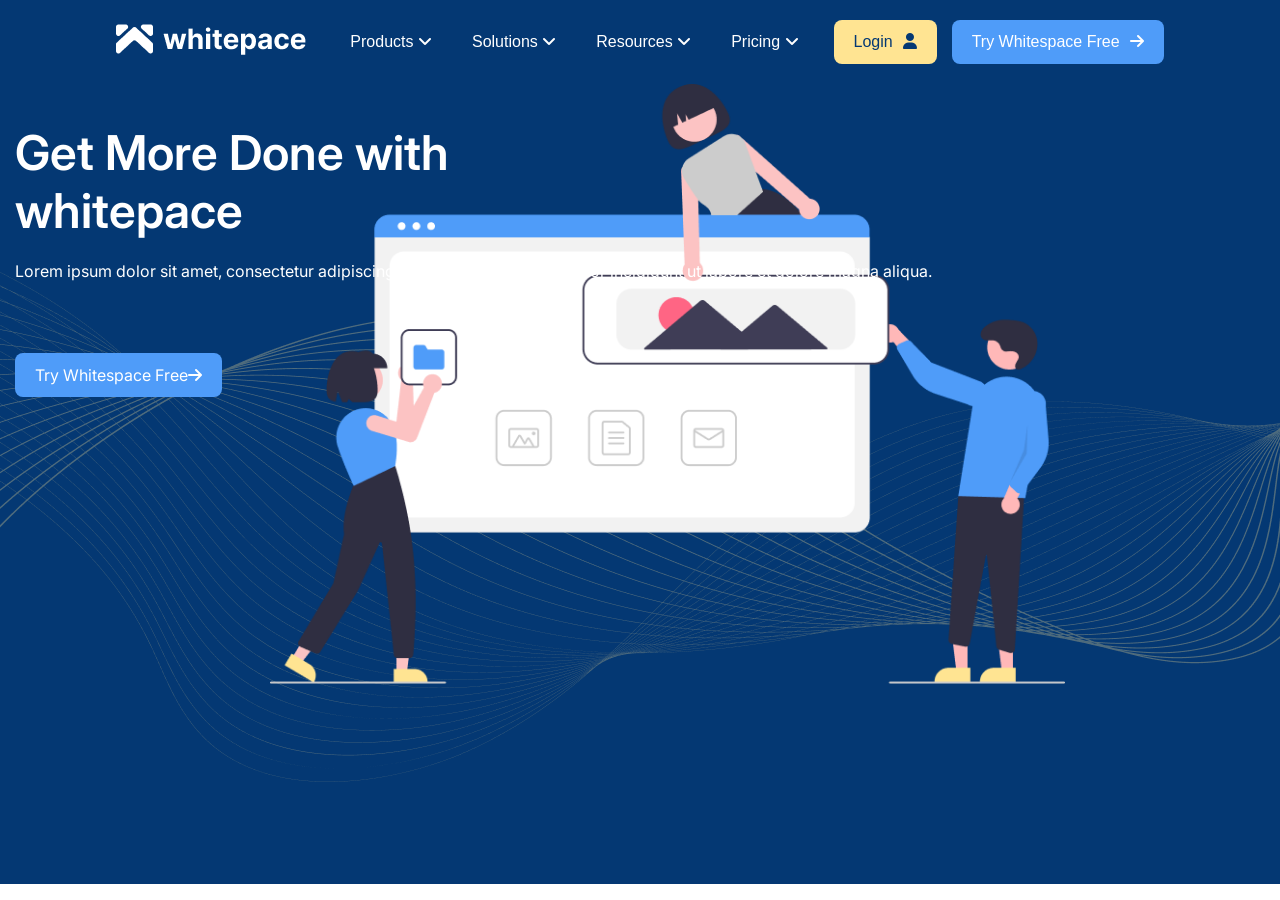
==== index.html @ 69f27743 "Not real changes" ====
<!DOCTYPE html>
<html lang="en">
  <head>
    <meta charset="UTF-8" />
    <meta name="viewport" content="width=device-width, initial-scale=1.0" />
    <title>Whitespace</title>
    <link rel="stylesheet" href="styles.css" />
    <link rel="preconnect" href="https://fonts.googleapis.com" />
    <link rel="preconnect" href="https://fonts.gstatic.com" crossorigin />
    <link
      href="https://fonts.googleapis.com/css2?family=Inter:ital,opsz,wght@0,14..32,100..900;1,14..32,100..900&family=Poppins:ital,wght@0,100;0,300;0,400;0,600;0,700;1,100&display=swap"
      rel="stylesheet"
    />
    <link
      rel="stylesheet"
      href="https://cdnjs.cloudflare.com/ajax/libs/font-awesome/6.6.0/css/all.min.css"
      integrity="sha512-Kc323vGBEqzTmouAECnVceyQqyqdsSiqLQISBL29aUW4U/M7pSPA/gEUZQqv1cwx4OnYxTxve5UMg5GT6L4JJg=="
      crossorigin="anonymous"
      referrerpolicy="no-referrer"
    />
    <link rel="preconnect" href="https://fonts.googleapis.com" />
    <link rel="preconnect" href="https://fonts.gstatic.com" crossorigin />
    <link
      href="https://fonts.googleapis.com/css2?family=DM+Sans:ital,opsz,wght@0,9..40,100..1000;1,9..40,100..1000&family=Inter:ital,opsz,wght@0,14..32,100..900;1,14..32,100..900&family=Poppins:ital,wght@0,100;0,300;0,400;0,600;0,700;1,100&display=swap"
      rel="stylesheet"
    />
    <link
      rel="shortcut icon"
      href="images/Logo Icon@3x.ico"
      type="image/x-icon"
    />
  </head>
  <body>
    <nav class="navbar">
      <div class="container">
        <div class="logo">
          <a href="index.html">
            <img src="images/Logo.png" alt="Logo" />
          </a>
        </div>
        <div class="main-menu">
          <ul>
            <li>
              <a href="#">Products <i class="fas fa-angle-down"></i></a>
            </li>
            <li>
              <a href="#">Solutions <i class="fas fa-angle-down"></i></a>
            </li>
            <li>
              <a href="#">Resources <i class="fas fa-angle-down"></i></a>
            </li>
            <li>
              <a href="#">Pricing <i class="fas fa-angle-down"></i></a>
            </li>
            <li>
              <a class="btnLogin" href="#">Login<i class="fas fa-user"></i></a>
            </li>
            <li>
              <a class="btnTry" href="#"
                >Try Whitespace Free<i class="fas far fa-arrow-right"></i
              ></a>
            </li>
          </ul>
        </div>
      </div>
    </nav>

    <!-- Hero -->
    <section class="hero">
      <div class="container">
        <div class="hero-content">
          <h1 class="hero-heading text-xxl">Get More Done with whitepace</h1>
          <p class="hero-text">
            Lorem ipsum dolor sit amet, consectetur adipiscing elit, sed do
            eiusmod tempor incididunt ut labore et dolore magna aliqua.
          </p>
          <div class="hero-button">
            <a class="btnTry" href="#"
              >Try Whitespace Free<i class="fas far fa-arrow-right"></i
            ></a>
          </div>
        </div>
      </div>
    </section>
  </body>
  <script src="main.js"></script>
</html>
---- styles.css ----
* {
  box-sizing: border-box;
  margin: 0;
  padding: 0;
}

body {
  font-family: "Inter", serif;
  font-size: 16px;
  line-height: 1.5;
  background: #fff;
  text-decoration: none;
}

ul {
  list-style: none;
}

/* Navbar */
.navbar {
  background-color: #043873;
  padding: 20px;
}

.navbar .container {
  display: flex;
  justify-content: space-around;
  align-items: center;
}

.navbar .main-menu ul {
  display: flex;
}

.navbar ul li a {
  font-family: "DMSans", sans-serif;
  color: #fff;
  padding: 10px 20px;
  display: block;
  transition: 0.5s;
  text-decoration: none;
}

.navbar ul li:nth-child(5) a i,
.navbar ul li:last-child a i {
  margin-left: 10px;
}

.navbar ul li:first-child a:hover,
.navbar ul li:nth-child(2) a:hover,
.navbar ul li:nth-child(3) a:hover,
.navbar ul li:nth-child(4) a:hover {
  color: black;
}

/* Buttons */
.btnLogin {
  display: inline-block;
  padding: 10px 20px;
  background: #ffe492;
  border-radius: 8px;
  cursor: pointer;
  transition: 0.5s;
  text-align: center;
  margin-right: 15px;
  margin-left: 15px;
  color: #043873 !important;
}

.btnLogin:hover {
  color: #fff !important;
  background: #4f9cf9;
}

.btnTry {
  display: inline-block;
  padding: 10px 20px;
  background: #4f9cf9;
  border-radius: 8px;
  cursor: pointer;
  transition: 0.5s;
  text-align: center;
}

.hero .btnTry {
  margin-top: 70px;
}

.btnTry:hover {
  color: #043873;
  background: #ffe492;
}

/* Hero */

.hero {
  background: #043873;
  background-image: url("images/mainElement.png");
  background-repeat: no-repeat;
  background-position: center;
  height: 800px;
  z-index: -1;
  font-family: "Inter", serif;
}

.hero .container {
  background: url("images/Image-container.png") no-repeat;
  background-size: contain;
  background-position: bottom right;
  display: flex;
  justify-content: space-between;
  margin-right: 215px;
  height: 600px;
  z-index: 0;
  color: #fff;
}

.hero .hero-content .hero-heading {
  width: 60%;
  font-weight: 600;
}

.hero .hero-button a {
  text-decoration: none;
  color: #fff;
}
/* Utilities Classes*/
.container {
  max-width: 1100px;
  margin: 0 auto;
  padding: 0 15px;
}

/* Text Utilities */

.text-xxl {
  font-size: 3rem;
  line-height: 1.2;
  font-weight: 600;
  margin: 40px 0 20px;
}

.text-xl {
  font-size: 2.2rem;
  line-height: 1.4;
  font-weight: 600;
  margin: 40px 0 20px;
}

.text-lg {
  font-size: 1.8rem;
  line-height: 1.4;
  font-weight: normal;
  margin: 30px 0 20px;
}

.text-md {
  font-size: 1.2rem;
  line-height: 1.4;
  font-weight: normla;
  margin: 20px 0 10px;
}

.text-sm {
  font-size: 0.9;
  line-height: 1.4;
  font-weight: normal;
  margin: 10px 0 5px;
}

.text-center {
  text-align: center;
}
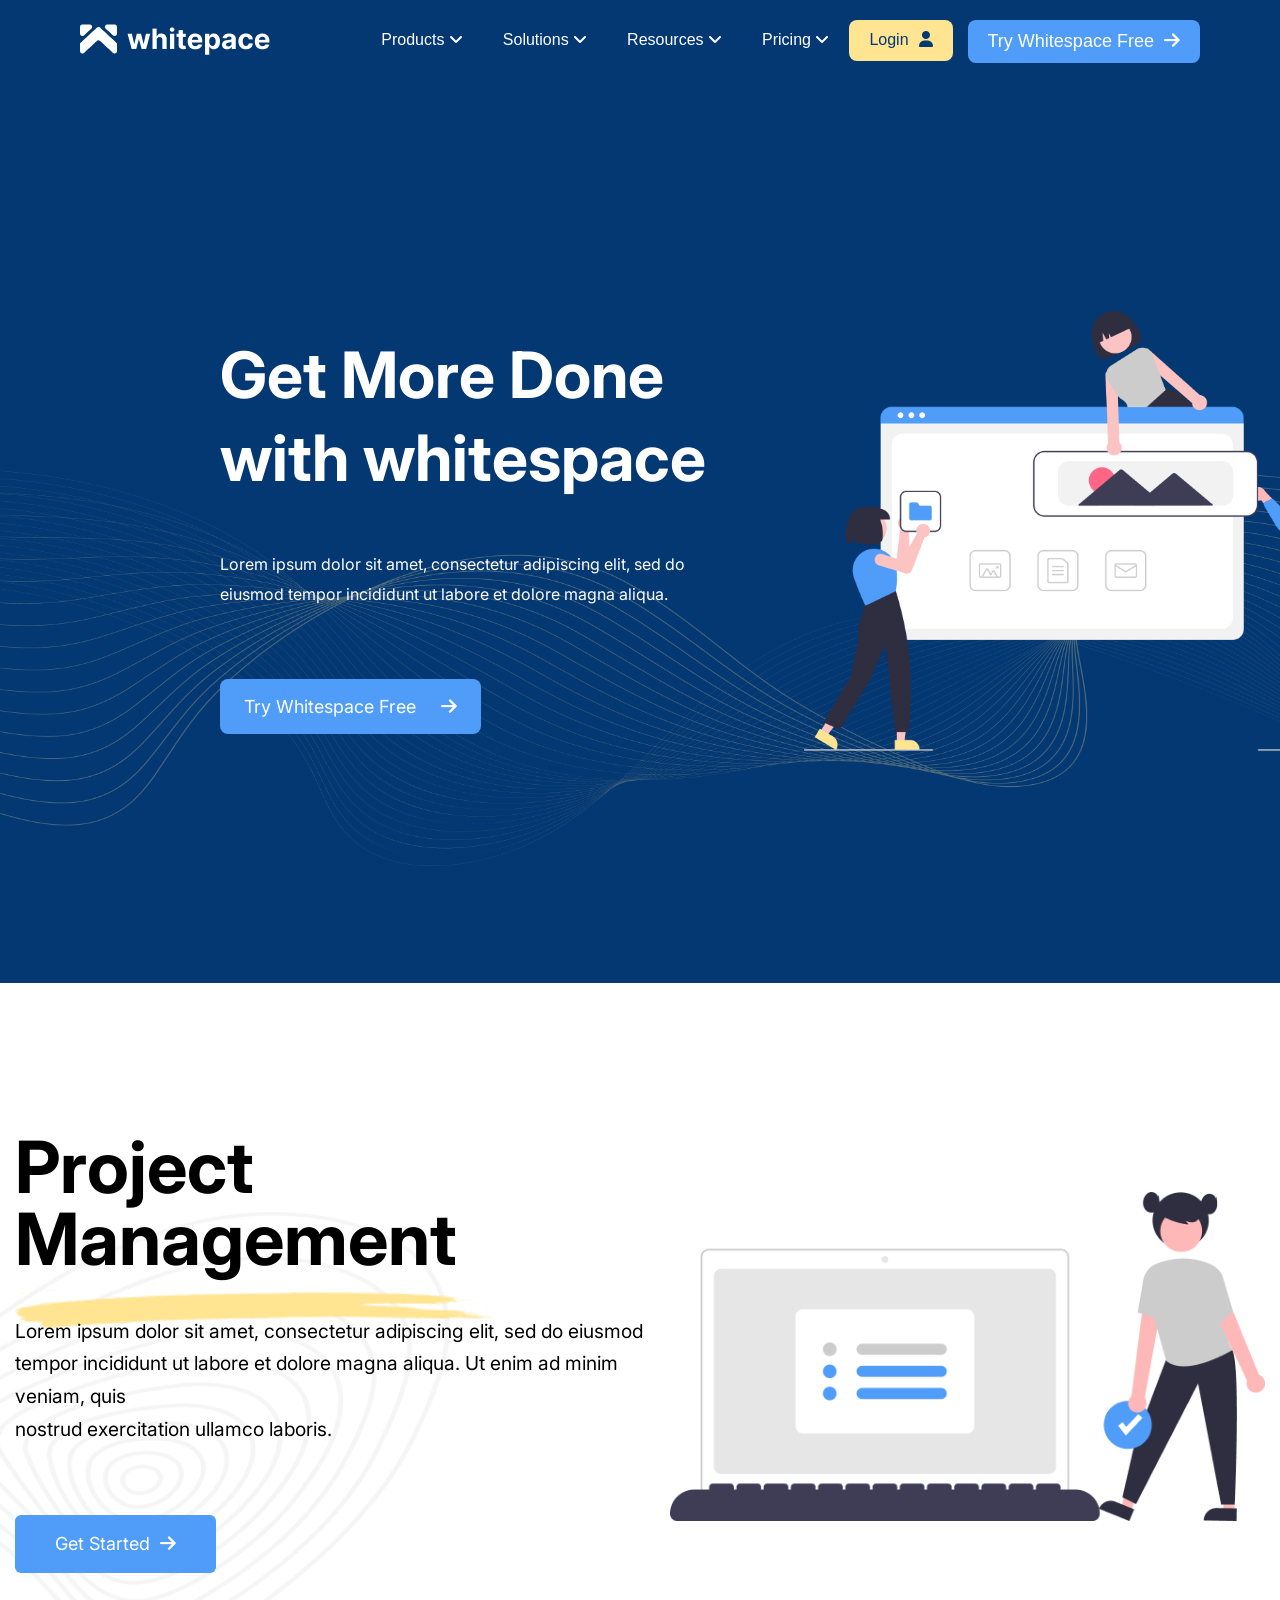
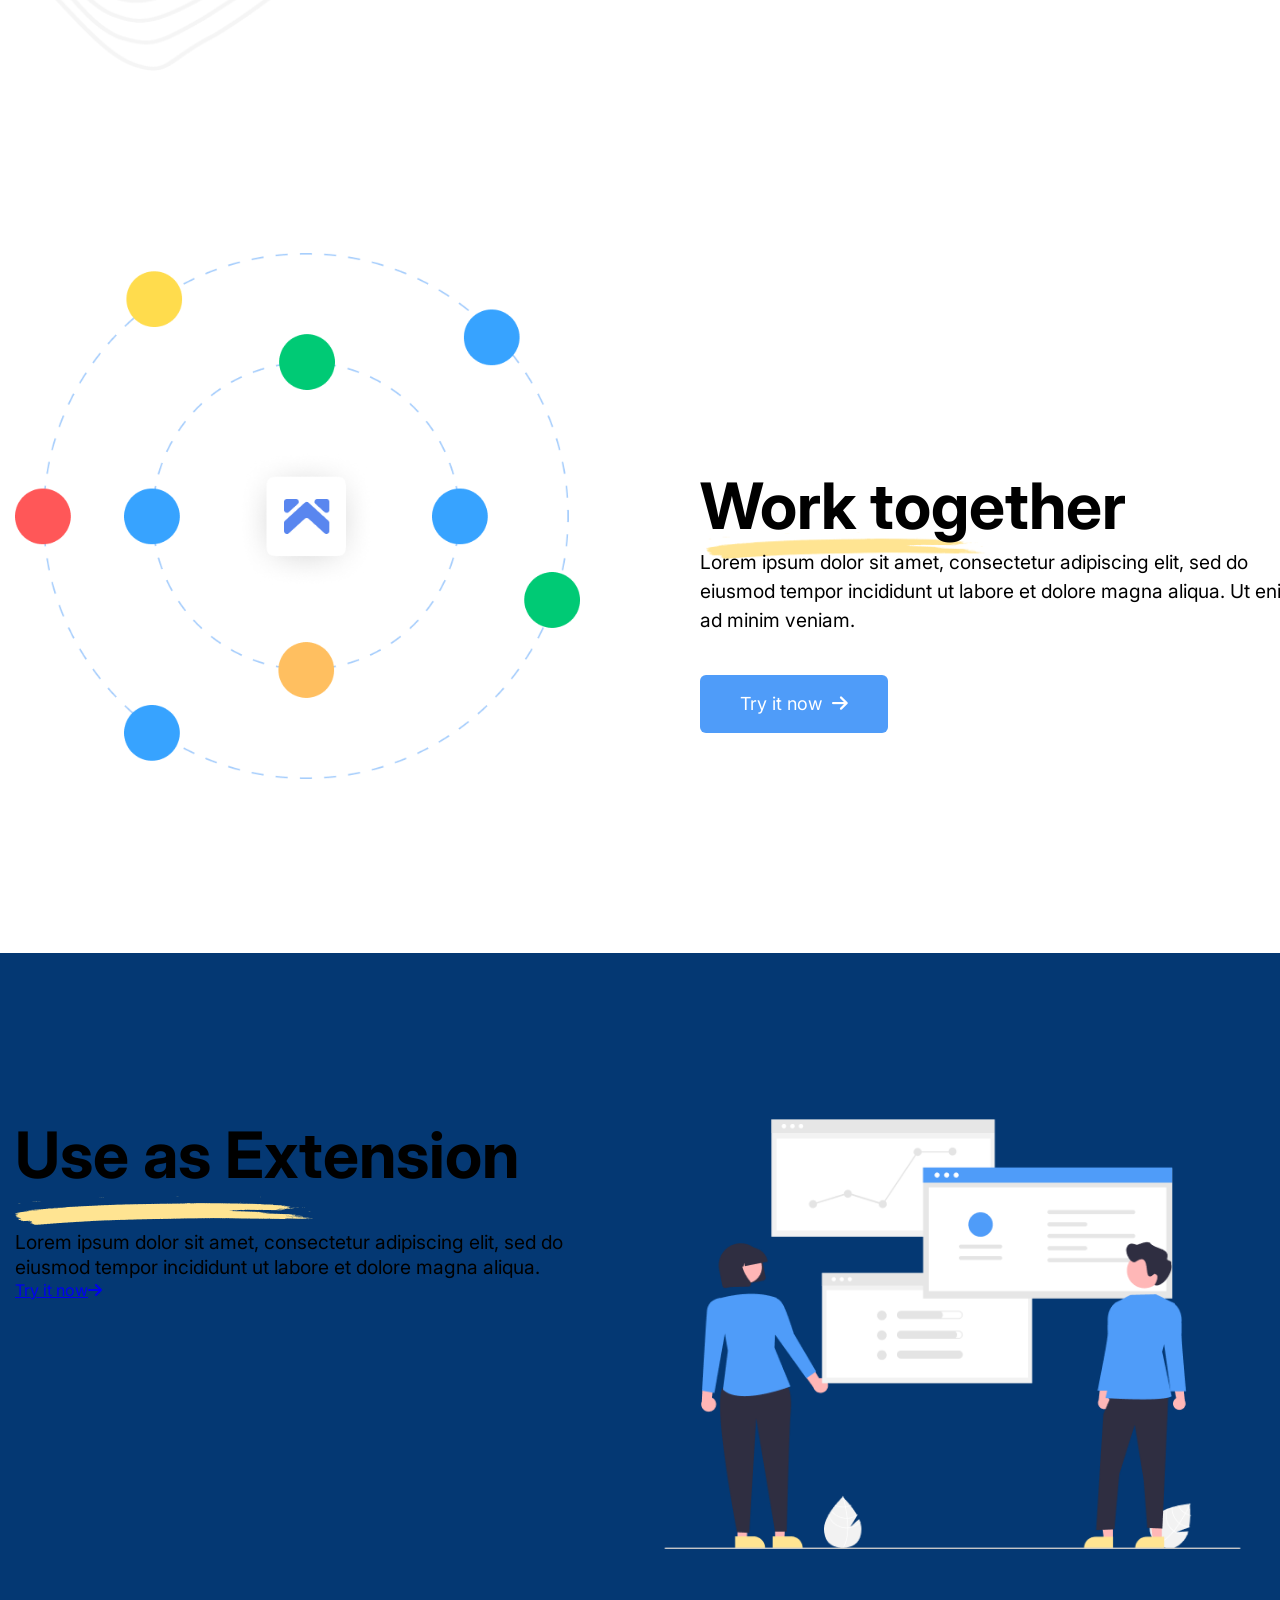
==== commit 24530d7c: "Done with features section" ====
--- a/index.html
+++ b/index.html
@@ -66,18 +66,92 @@
     </nav>
 
     <!-- Hero -->
-    <section class="hero">
+    <section class="hero dflex align-items-center">
+      <img src="images/mainElement.png" alt="" class="hero-bgImg" />
+      <div class="container1">
+        <div class="hero-content dflex">
+          <div class="hero-text flex-1">
+            <h1 class="hero-heading text-xxl">Get More Done with whitespace</h1>
+            <p class="hero-text">
+              Lorem ipsum dolor sit amet, consectetur adipiscing elit, sed do
+              eiusmod tempor incididunt ut labore et dolore magna aliqua.
+            </p>
+            <div class="hero-button">
+              <a class="btnTry" href="#">
+                Try Whitespace Free <i class="fas far fa-arrow-right"></i>
+              </a>
+            </div>
+          </div>
+          <div class="hero-image flex-1">
+            <img src="images/Image-container.png" alt="Hero Image" />
+          </div>
+        </div>
+      </div>
+    </section>
+
+    <!-- Feautres -->
+    <section class="main-features dflex align-items-center">
+      <img src="images/BACKGROUND.png" alt="" class="bgImg" />
       <div class="container">
-        <div class="hero-content">
-          <h1 class="hero-heading text-xxl">Get More Done with whitepace</h1>
-          <p class="hero-text">
-            Lorem ipsum dolor sit amet, consectetur adipiscing elit, sed do
-            eiusmod tempor incididunt ut labore et dolore magna aliqua.
-          </p>
-          <div class="hero-button">
-            <a class="btnTry" href="#"
-              >Try Whitespace Free<i class="fas far fa-arrow-right"></i
+        <div class="feature1 dflex">
+          <div class="text flex-1">
+            <h2 class="main-features-heading1 text-xxl">Project Management</h2>
+            <img src="images/Element.png" alt="" class="styleImg" />
+            <p class="main-features-text text-md">
+              Lorem ipsum dolor sit amet, consectetur adipiscing elit, sed do
+              eiusmod tempor incididunt ut labore et dolore magna aliqua. Ut
+              enim ad minim veniam, quis <br />nostrud exercitation ullamco
+              laboris.
+            </p>
+            <a href="#" class="btn"
+              >Get Started<i class="fas far fa-arrow-right"></i
             ></a>
+          </div>
+          <div class="image1 flex-1">
+            <img src="images/undraw_task_list_6x9d (1).png" alt="" />
+          </div>
+        </div>
+        <div class="feature2 dflex">
+          <div class="img flex-1">
+            <img src="images/Work Together Image.png" alt="" />
+          </div>
+          <div class="text flex-1">
+            <h2 class="main-features-heading text-xxl flex">Work together</h2>
+            <img
+              src="images/Element.png"
+              alt=""
+              class="styleImg-WorkTogether"
+            />
+            <p class="main-features-text text-md">
+              Lorem ipsum dolor sit amet, consectetur adipiscing elit, sed do
+              eiusmod tempor incididunt ut labore et dolore magna aliqua. Ut
+              enim ad minim veniam.
+            </p>
+            <a href="#" class="btn"
+              >Try it now<i class="fas far fa-arrow-right"></i
+            ></a>
+          </div>
+        </div>
+      </div>
+    </section>
+
+    <!-- Extension -->
+    <section class="extensions dflex align-items-center">
+      <div class="container">
+        <div class="extension dflex">
+          <div class="extension-text flex-1">
+            <h2 class="extensions-heading text-xxl">Use as Extension</h2>
+            <img src="images/Element.png" alt="" class="extensions-textbg" />
+            <p class="extension-subheading text-md">
+              Lorem ipsum dolor sit amet, consectetur adipiscing elit, sed do
+              eiusmod tempor incididunt ut labore et dolore magna aliqua.
+            </p>
+            <a href="#" class="btn"
+              >Try it now<i class="fas far fa-arrow-right"></i
+            ></a>
+          </div>
+          <div class="extension-image flex-1">
+            <img src="images/Illustration.png" alt="" />
           </div>
         </div>
       </div>
--- a/styles.css
+++ b/styles.css
@@ -7,19 +7,36 @@
 body {
   font-family: "Inter", serif;
   font-size: 16px;
-  line-height: 1.5;
+  line-height: 1.3;
   background: #fff;
-  text-decoration: none;
+}
+
+img {
+  max-width: 100%;
 }
 
 ul {
   list-style: none;
+}
+
+/* flex */
+.align-items-center {
+  align-items: center;
+}
+
+.dflex {
+  display: flex;
+}
+
+.flex-1 {
+  flex: 1;
 }
 
 /* Navbar */
 .navbar {
   background-color: #043873;
   padding: 20px;
+  justify-content: space-around;
 }
 
 .navbar .container {
@@ -53,18 +70,184 @@
   color: black;
 }
 
+/* Hero */
+.hero {
+  margin-bottom: 50px;
+  background-color: #043873;
+  padding: 140px 220px;
+  height: 900px;
+  position: relative;
+  z-index: -2;
+}
+
+.hero .hero-content {
+  display: flex;
+}
+
+.hero .hero-image {
+  width: 824px;
+}
+
+.hero .hero-bgImg {
+  position: absolute; /* Positioning the image absolutely within the container */
+  width: 2555.79px; /* Adjust size to fit above or beside the heading */
+  z-index: -1; /* Ensures it's not behind other elements */
+  left: 0%;
+  bottom: 13%;
+}
+
+.hero .ma .hero .container {
+  background-size: 1000 1000;
+  height: 760px;
+  padding-top: 15px;
+}
+
+.hero .hero-text {
+  color: #fff;
+  align-self: center;
+}
+
+.hero .hero-text p {
+  margin-top: 50px;
+  line-height: 30px;
+  width: 90%;
+}
+
+.hero .hero-content a {
+  margin-top: 70px;
+  text-decoration: none;
+  color: #fff;
+}
+
+.hero .hero-content a i {
+  margin-left: 20px;
+}
+
+.hero .hero-content a:hover {
+  background: #fff;
+  color: #043873;
+}
+
+/* Features */
+.main-features {
+  height: 1500px;
+  padding-top: 20px;
+  margin-top: 70px;
+  position: relative;
+}
+
+.main-features .image1 {
+  position: relative;
+  width: 748px;
+  margin-bottom: 50px;
+}
+
+.main-features .styleImg {
+  width: 480px;
+  position: absolute;
+  top: 15.2%;
+  z-index: -1;
+}
+
+.main-features .styleImg-WorkTogether {
+  width: 280px;
+  position: absolute;
+  bottom: 26.3%;
+  right: 23%;
+  z-index: -1;
+}
+
+.main-features .bgImg {
+  position: absolute; /* Positioning the image absolutely within the container */
+  top: 10.6%; /* Adjusts the vertical position */
+  left: 0%; /* Moves it closer to the heading */
+  width: 450px; /* Adjust size to fit above or beside the heading */
+  z-index: -1; /* Ensures it's not behind other elements */
+}
+
+.main-features .container {
+  min-height: 100%;
+  width: 1480px;
+  display: flex;
+  justify-content: space-between;
+  flex-direction: column;
+}
+
+.main-features .feature1 {
+  height: 500px;
+  line-height: 1;
+  display: flex;
+  align-items: end;
+  gap: 60px;
+}
+
+.main-features .main-features-heading1 {
+  width: 100%;
+}
+
+.main-features .feature1 h2 {
+  width: 30% !important;
+  position: relative;
+  font-weight: 700;
+  font-size: 72px;
+}
+
+.main-features .feature2 .text {
+  align-self: center;
+  margin-left: 120px;
+}
+
+.main-features .feature1 p {
+  margin-top: 40px;
+  margin-bottom: 30px;
+  line-height: 1.7;
+  width: 110%;
+  word-wrap: break-word;
+  white-space: normal;
+}
+
+.main-features .feature2 {
+  height: 700px;
+  line-height: 1;
+  display: flex;
+}
+
+.main-features .main-features-heading {
+  width: 100%;
+  padding-bottom: 10px;
+}
+
+.main-features .feature2 p {
+  width: 110%;
+  line-height: 1.5;
+}
+
+.main-features a {
+  text-decoration: none;
+  color: #fff;
+}
+
+.main-features a i {
+  margin-left: 10px;
+}
+
+/* Extension */
+.extensions {
+  height: 760px;
+  background: #043873;
+}
+
 /* Buttons */
 .btnLogin {
   display: inline-block;
-  padding: 10px 20px;
+  padding: 16px 40px;
   background: #ffe492;
   border-radius: 8px;
   cursor: pointer;
   transition: 0.5s;
   text-align: center;
+  color: #043873 !important;
   margin-right: 15px;
-  margin-left: 15px;
-  color: #043873 !important;
 }
 
 .btnLogin:hover {
@@ -74,100 +257,55 @@
 
 .btnTry {
   display: inline-block;
-  padding: 10px 20px;
+  padding: 16px 24px;
   background: #4f9cf9;
   border-radius: 8px;
   cursor: pointer;
   transition: 0.5s;
   text-align: center;
-}
-
-.hero .btnTry {
-  margin-top: 70px;
+  font-size: 18px;
 }
 
 .btnTry:hover {
+  background: #ffe492;
   color: #043873;
-  background: #ffe492;
-}
-
-/* Hero */
-
-.hero {
-  background: #043873;
-  background-image: url("images/mainElement.png");
-  background-repeat: no-repeat;
-  background-position: center;
-  height: 800px;
-  z-index: -1;
-  font-family: "Inter", serif;
-}
-
-.hero .container {
-  background: url("images/Image-container.png") no-repeat;
-  background-size: contain;
-  background-position: bottom right;
-  display: flex;
-  justify-content: space-between;
-  margin-right: 215px;
-  height: 600px;
-  z-index: 0;
-  color: #fff;
-}
-
-.hero .hero-content .hero-heading {
-  width: 60%;
-  font-weight: 600;
-}
-
-.hero .hero-button a {
-  text-decoration: none;
-  color: #fff;
-}
-/* Utilities Classes*/
+}
+
+.main-features .btn {
+  display: inline-block;
+  padding: 20px 40px;
+  background: #4f9cf9;
+  border-radius: 6px;
+  cursor: pointer;
+  transition: 0.5s;
+  text-align: center;
+  font-size: 18px;
+  margin-top: 40px;
+}
+
+/* Utility Classes */
 .container {
-  max-width: 1100px;
   margin: 0 auto;
   padding: 0 15px;
 }
 
-/* Text Utilities */
-
+/* Text Utility */
 .text-xxl {
-  font-size: 3rem;
-  line-height: 1.2;
-  font-weight: 600;
-  margin: 40px 0 20px;
+  font-size: 4rem;
 }
 
 .text-xl {
   font-size: 2.2rem;
-  line-height: 1.4;
-  font-weight: 600;
-  margin: 40px 0 20px;
-}
-
-.text-lg {
+}
+
+.text-l {
   font-size: 1.8rem;
-  line-height: 1.4;
-  font-weight: normal;
-  margin: 30px 0 20px;
 }
 
 .text-md {
   font-size: 1.2rem;
-  line-height: 1.4;
-  font-weight: normla;
-  margin: 20px 0 10px;
 }
 
 .text-sm {
   font-size: 0.9;
-  line-height: 1.4;
-  font-weight: normal;
-  margin: 10px 0 5px;
-}
-
-.text-center {
-  text-align: center;
-}
+}
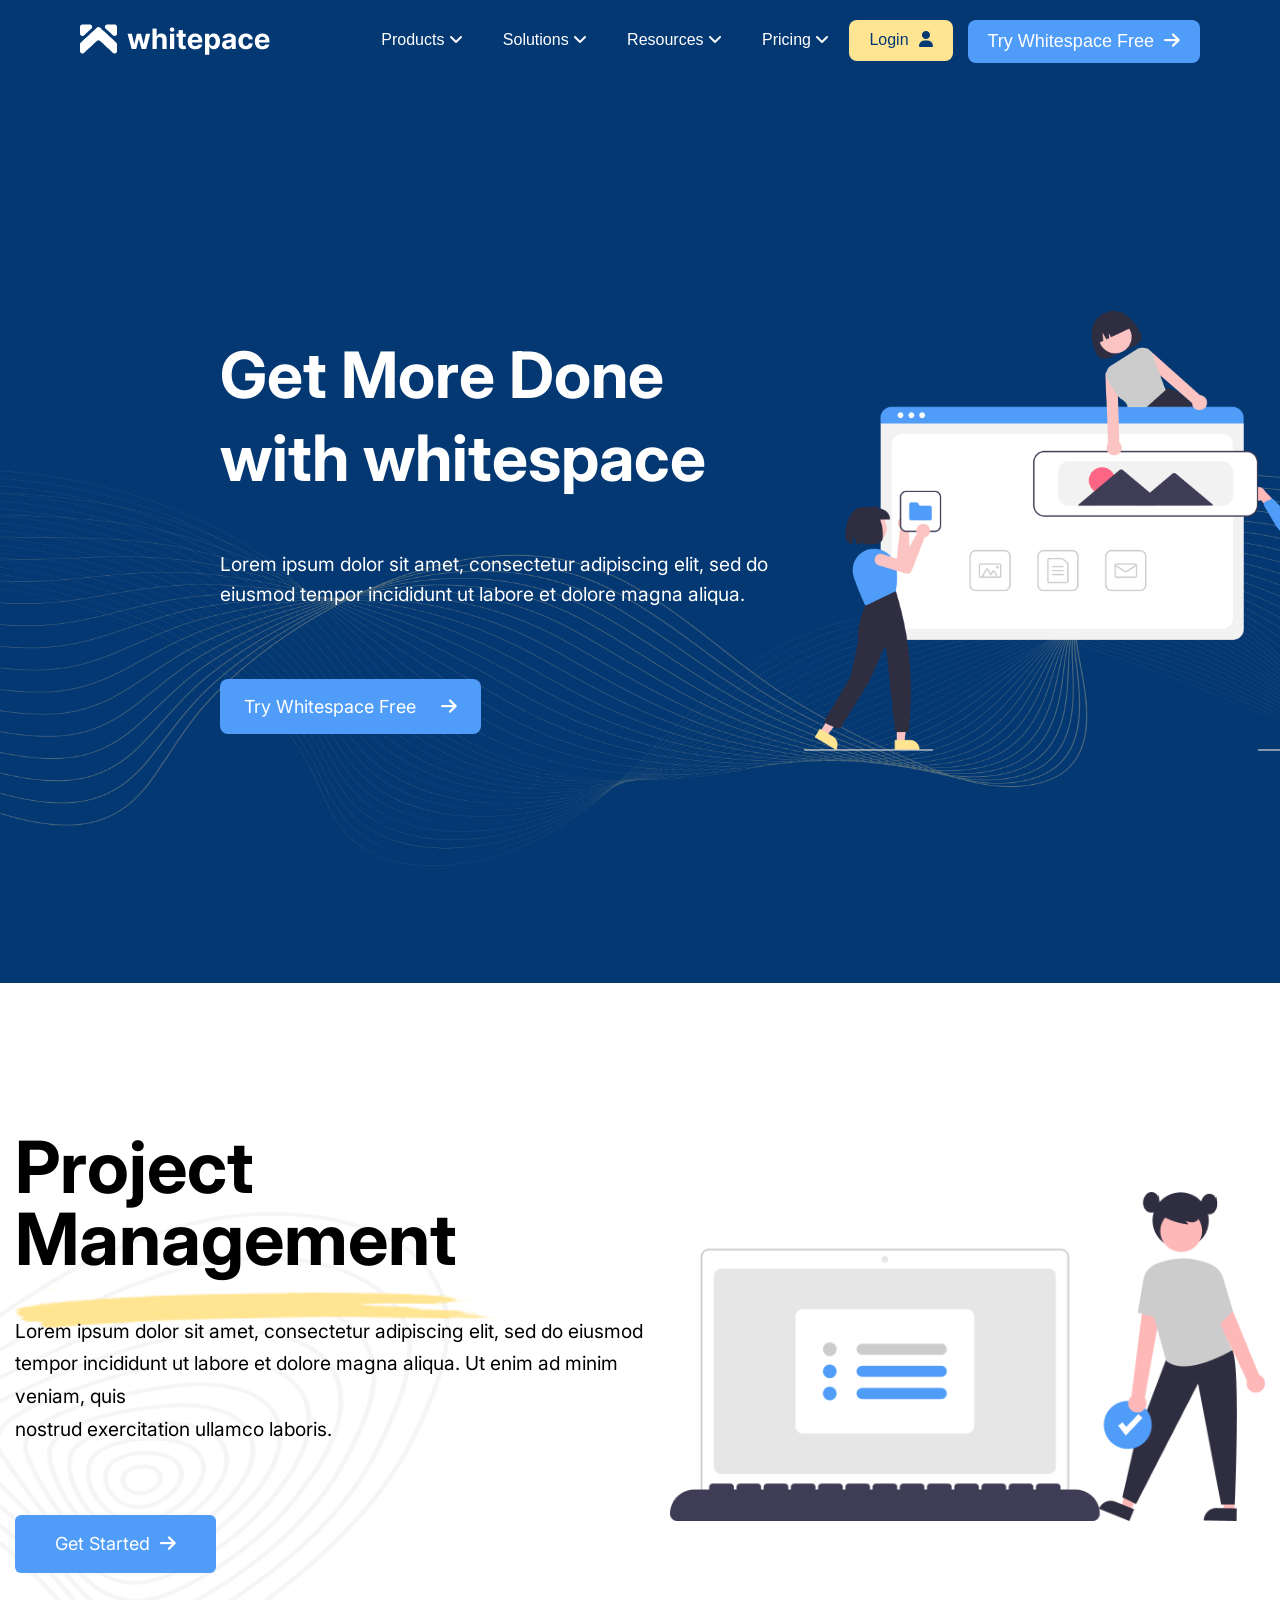
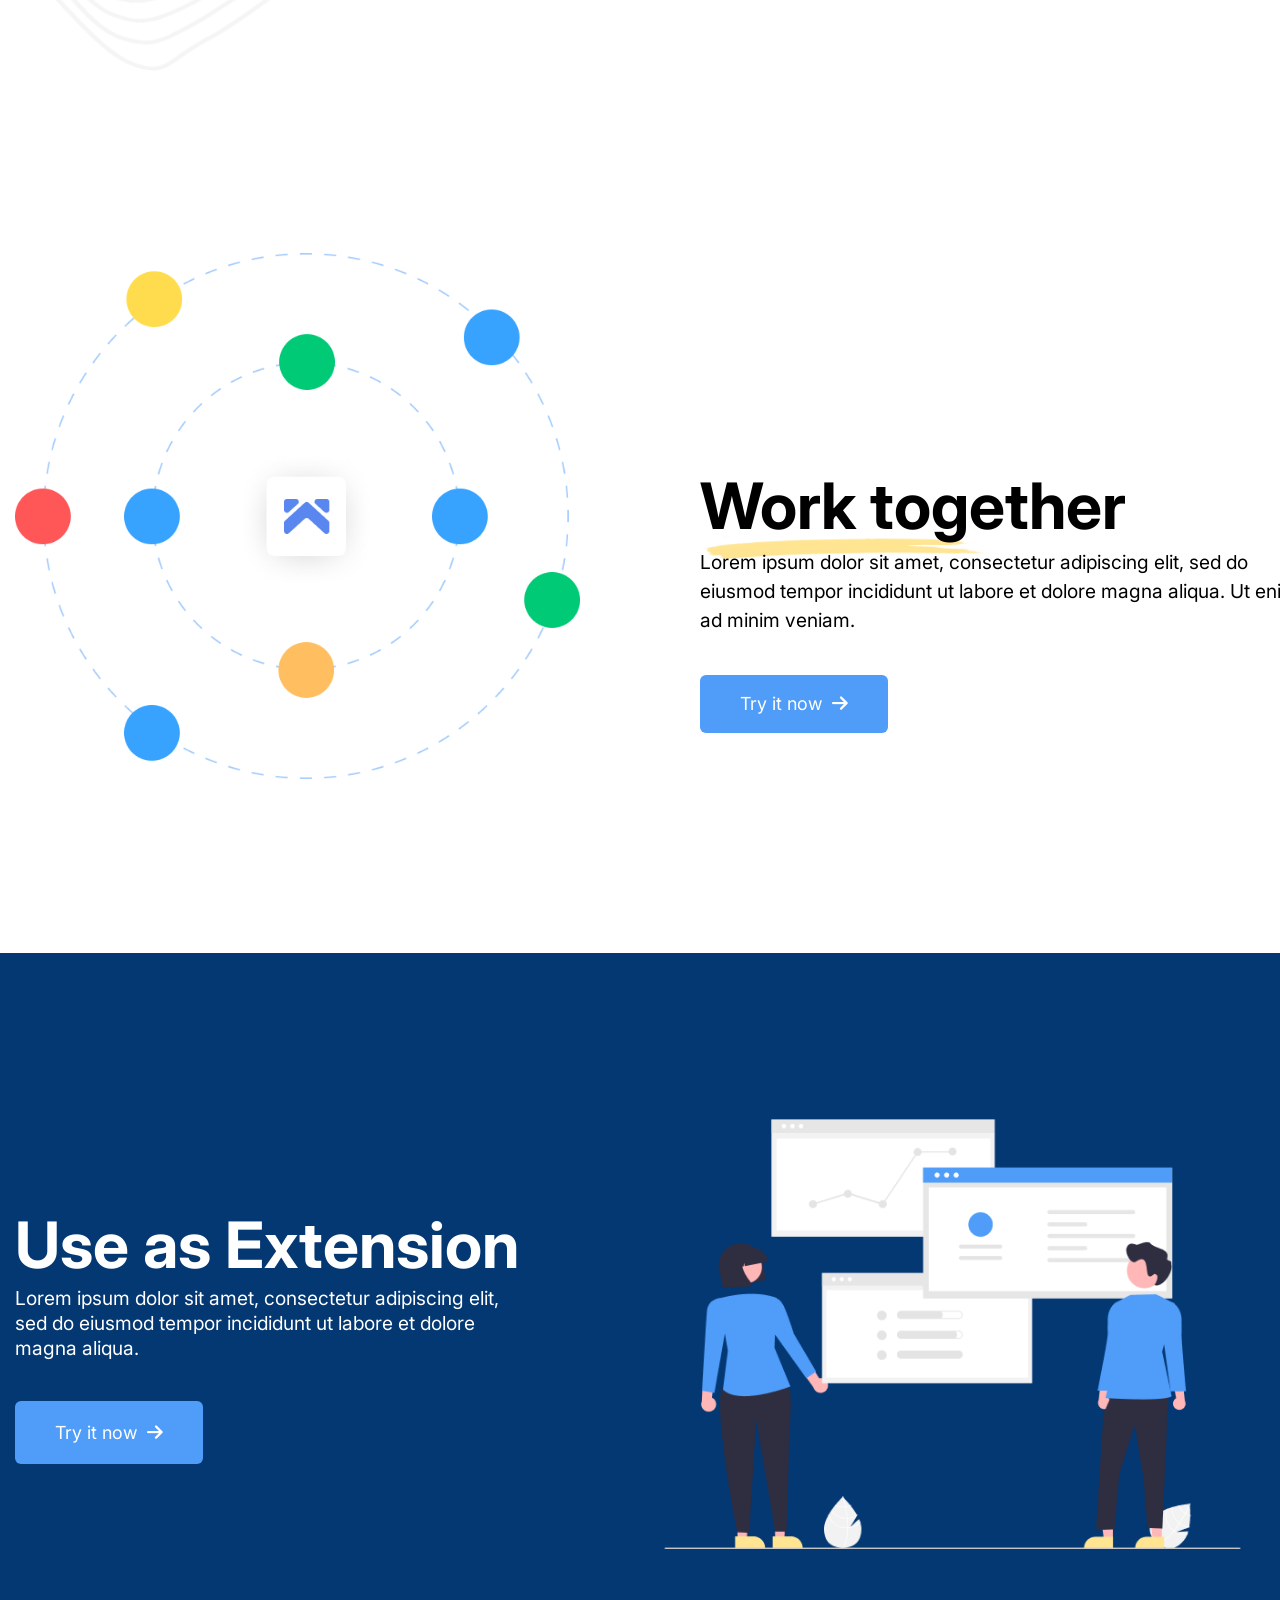
==== commit a0149382: "Extension added" ====
--- a/index.html
+++ b/index.html
@@ -72,15 +72,13 @@
         <div class="hero-content dflex">
           <div class="hero-text flex-1">
             <h1 class="hero-heading text-xxl">Get More Done with whitespace</h1>
-            <p class="hero-text">
+            <p class="hero-text text-md">
               Lorem ipsum dolor sit amet, consectetur adipiscing elit, sed do
               eiusmod tempor incididunt ut labore et dolore magna aliqua.
             </p>
-            <div class="hero-button">
-              <a class="btnTry" href="#">
-                Try Whitespace Free <i class="fas far fa-arrow-right"></i>
-              </a>
-            </div>
+            <a class="hero-button-try" href="#">
+              Try Whitespace Free <i class="fas far fa-arrow-right"></i>
+            </a>
           </div>
           <div class="hero-image flex-1">
             <img src="images/Image-container.png" alt="Hero Image" />
@@ -146,7 +144,7 @@
               Lorem ipsum dolor sit amet, consectetur adipiscing elit, sed do
               eiusmod tempor incididunt ut labore et dolore magna aliqua.
             </p>
-            <a href="#" class="btn"
+            <a href="#" class="extensions-btn"
               >Try it now<i class="fas far fa-arrow-right"></i
             ></a>
           </div>
--- a/styles.css
+++ b/styles.css
@@ -36,7 +36,6 @@
 .navbar {
   background-color: #043873;
   padding: 20px;
-  justify-content: space-around;
 }
 
 .navbar .container {
@@ -100,6 +99,8 @@
   background-size: 1000 1000;
   height: 760px;
   padding-top: 15px;
+  justify-content: space-between;
+  flex-direction: column;
 }
 
 .hero .hero-text {
@@ -110,7 +111,7 @@
 .hero .hero-text p {
   margin-top: 50px;
   line-height: 30px;
-  width: 90%;
+  width: 100%;
 }
 
 .hero .hero-content a {
@@ -235,6 +236,28 @@
 .extensions {
   height: 760px;
   background: #043873;
+  position: relative;
+}
+
+.extensions .extension-text {
+  color: #fff;
+  align-self: center;
+}
+
+.extensions .extension-text p {
+  width: 80%;
+}
+
+.extensions .extensions-textbg {
+  width: 500px;
+  position: absolute;
+  bottom: 26.3%;
+  right: 23%;
+  z-index: -1;
+}
+
+.extensions .extension-text a i {
+  margin-left: 10px;
 }
 
 /* Buttons */
@@ -271,6 +294,22 @@
   color: #043873;
 }
 
+.hero .hero-button-try {
+  display: inline-block;
+  padding: 16px 24px;
+  background: #4f9cf9;
+  border-radius: 8px;
+  cursor: pointer;
+  transition: 0.5s;
+  text-align: center;
+  font-size: 18px;
+}
+
+.hero .hero-button-try:hover {
+  color: #fff;
+  background: #043873;
+}
+
 .main-features .btn {
   display: inline-block;
   padding: 20px 40px;
@@ -281,6 +320,29 @@
   text-align: center;
   font-size: 18px;
   margin-top: 40px;
+}
+
+.main-features .btn:hover {
+  background: #043873;
+}
+
+.extensions .extensions-btn {
+  padding: 20px 40px;
+  background: #4f9cf9;
+  display: inline-block;
+  border-radius: 6px;
+  cursor: pointer;
+  transition: 0.5s;
+  text-align: center;
+  font-size: 18px;
+  margin-top: 40px;
+  text-decoration: none;
+  color: #fff;
+}
+
+.extensions .extensions-btn:hover {
+  color: #043873;
+  background: white;
 }
 
 /* Utility Classes */
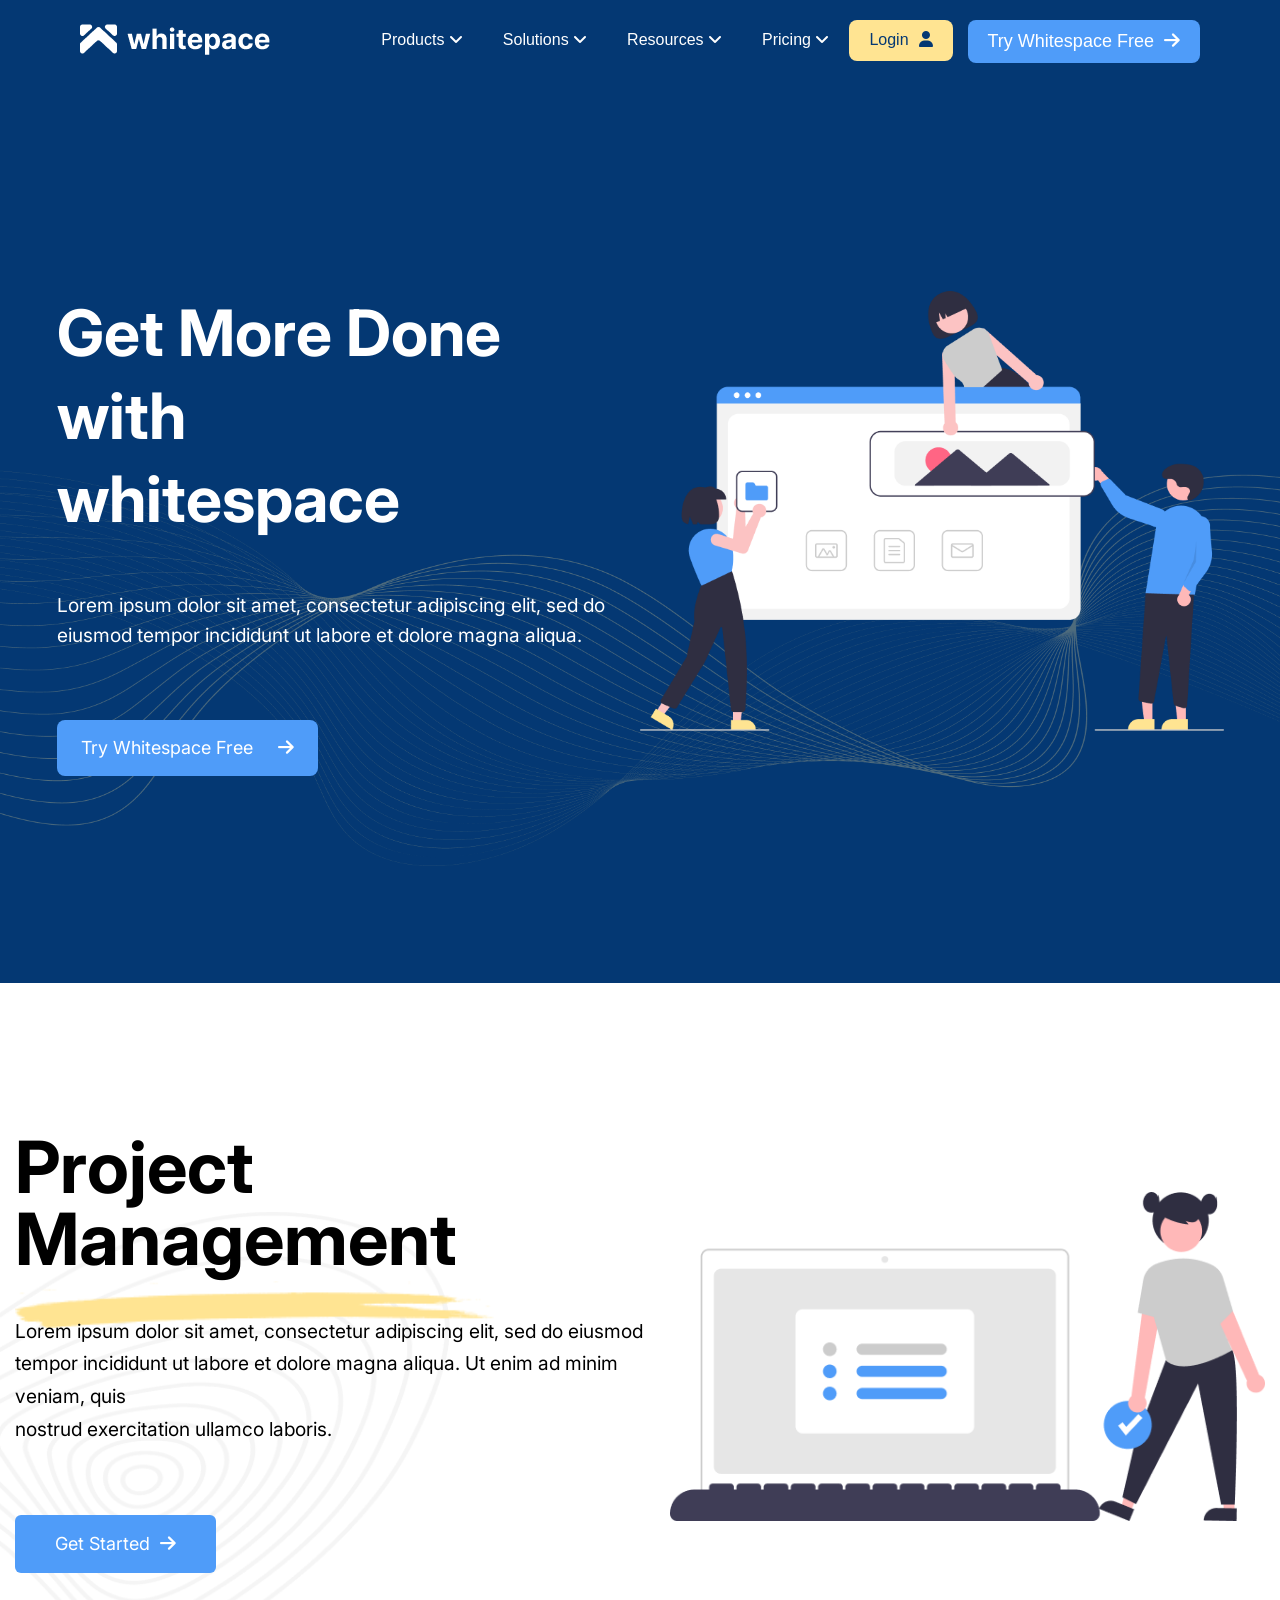
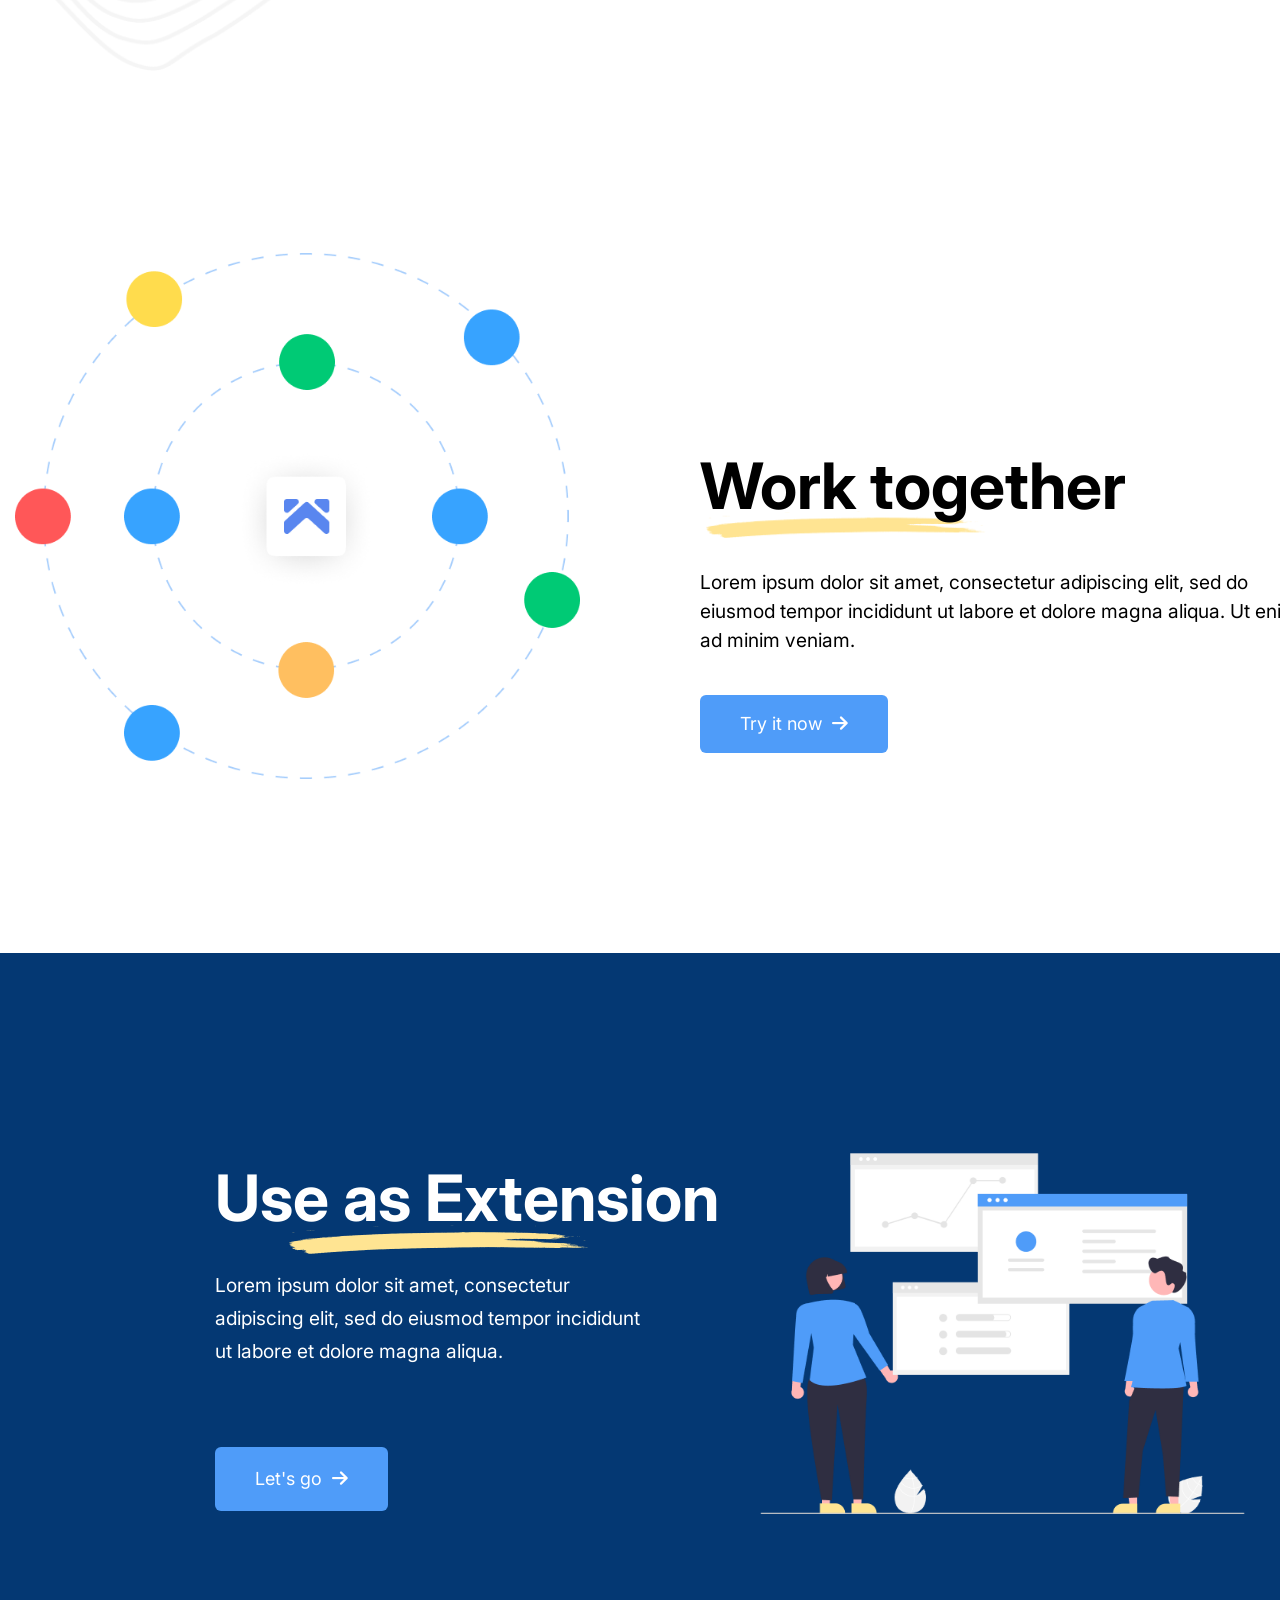
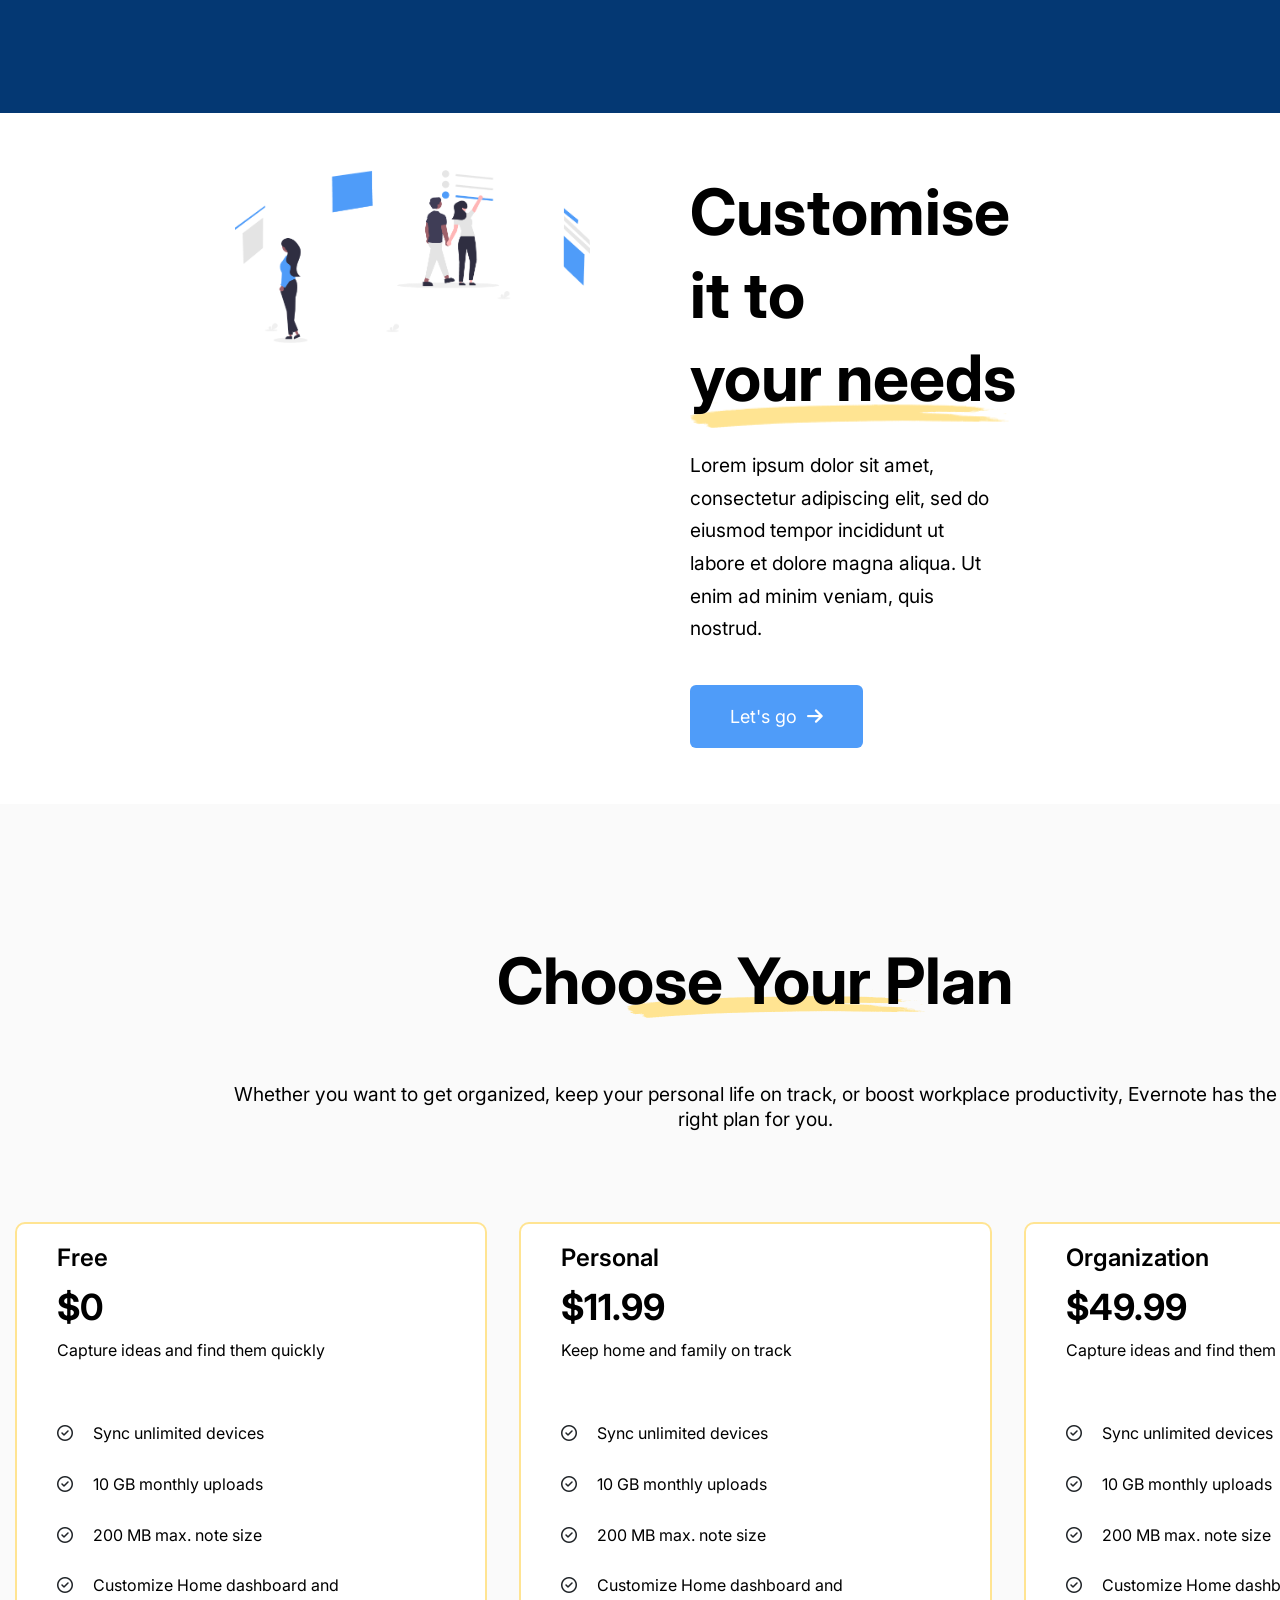
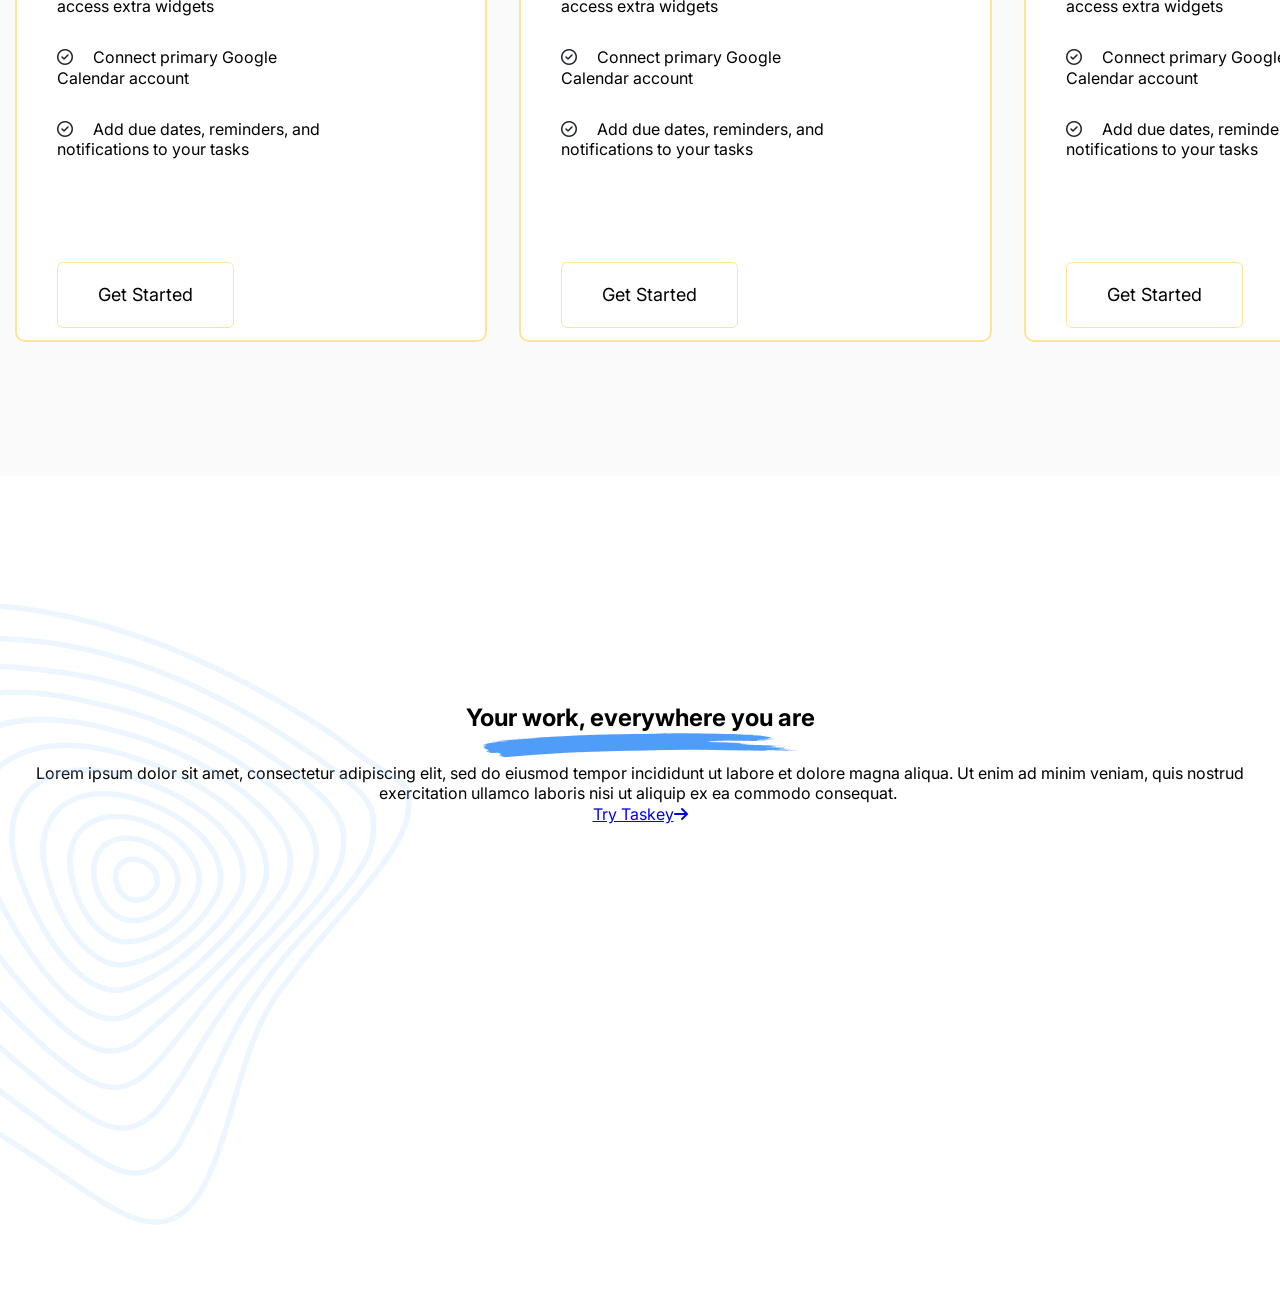
==== commit 98696474: "Progressed" ====
--- a/index.html
+++ b/index.html
@@ -71,7 +71,10 @@
       <div class="container1">
         <div class="hero-content dflex">
           <div class="hero-text flex-1">
-            <h1 class="hero-heading text-xxl">Get More Done with whitespace</h1>
+            <h1 class="hero-heading text-xxl">
+              Get More Done with <br />
+              whitespace
+            </h1>
             <p class="hero-text text-md">
               Lorem ipsum dolor sit amet, consectetur adipiscing elit, sed do
               eiusmod tempor incididunt ut labore et dolore magna aliqua.
@@ -114,7 +117,7 @@
             <img src="images/Work Together Image.png" alt="" />
           </div>
           <div class="text flex-1">
-            <h2 class="main-features-heading text-xxl flex">Work together</h2>
+            <h2 class="main-features-heading text-xxl">Work together</h2>
             <img
               src="images/Element.png"
               alt=""
@@ -145,12 +148,267 @@
               eiusmod tempor incididunt ut labore et dolore magna aliqua.
             </p>
             <a href="#" class="extensions-btn"
-              >Try it now<i class="fas far fa-arrow-right"></i
+              >Let's go<i class="fas far fa-arrow-right"></i
             ></a>
           </div>
           <div class="extension-image flex-1">
             <img src="images/Illustration.png" alt="" />
           </div>
+        </div>
+      </div>
+    </section>
+
+    <!-- Customization -->
+    <section class="customization dflex align-items-center">
+      <div class="container">
+        <div class="customization-content dflex">
+          <div class="customization-image flex-1">
+            <img
+              src="images/undraw_product_tour_re_8bai.png"
+              alt=""
+              class="customize-img"
+            />
+          </div>
+          <div class="customization-text flex-1">
+            <h2 class="customization-heading text-xxl">
+              Customise it to <br />
+              your needs
+            </h2>
+            <img
+              src="images/Element.png"
+              alt=""
+              class="customization-styleImg"
+            />
+            <p class="customization-subheading text-md">
+              Lorem ipsum dolor sit amet, consectetur adipiscing elit, sed do
+              eiusmod tempor incididunt ut labore et dolore magna aliqua. Ut
+              enim ad minim veniam, quis nostrud.
+            </p>
+            <a href="#" class="customization-btn"
+              >Let's go<i class="fas far fa-arrow-right"></i
+            ></a>
+          </div>
+        </div>
+      </div>
+    </section>
+
+    <!-- Pricing -->
+    <section class="pricing dflex align-items-center">
+      <div class="container">
+        <div class="pricing-content">
+          <div class="pricing-text">
+            <h2 class="pricing-header text-xxl text-center">
+              Choose Your Plan
+            </h2>
+            <img src="images/Element.png" alt="" class="pricing-textStyle" />
+            <p class="pricing-subheading text-md text-center">
+              Whether you want to get organized, keep your personal life on
+              track, or boost workplace productivity, Evernote has the
+              <br />right plan for you.
+            </p>
+          </div>
+          <div class="pricing-grid">
+            <!-- Pricing card 1 -->
+            <div class="card1 bdr-yellow">
+              <div class="pricing-card-header">
+                <p class="pricing-heading">Free</p>
+                <h4 class="pricing-card-price">$0</h4>
+                <p class="pricing-card-subheading">
+                  Capture ideas and find them quickly
+                </p>
+              </div>
+              <div class="pricing-card-body">
+                <ul>
+                  <li>
+                    <i
+                      class="fa-regular fa-circle-check"
+                      style="color: #212529"
+                    ></i
+                    >Sync unlimited devices
+                  </li>
+                  <li>
+                    <i
+                      class="fa-regular fa-circle-check"
+                      style="color: #212529"
+                    ></i
+                    >10 GB monthly uploads
+                  </li>
+                  <li>
+                    <i
+                      class="fa-regular fa-circle-check"
+                      style="color: #212529"
+                    ></i
+                    >200 MB max. note size
+                  </li>
+                  <li>
+                    <i
+                      class="fa-regular fa-circle-check"
+                      style="color: #212529"
+                    ></i
+                    >Customize Home dashboard and access extra widgets
+                  </li>
+                  <li>
+                    <i
+                      class="fa-regular fa-circle-check"
+                      style="color: #212529"
+                    ></i
+                    >Connect primary Google Calendar account
+                  </li>
+                  <li>
+                    <i
+                      class="fa-regular fa-circle-check"
+                      style="color: #212529"
+                    ></i
+                    >Add due dates, reminders, and notifications to your tasks
+                  </li>
+                </ul>
+              </div>
+              <div class="btnpricing">
+                <a href="" class="pricing-btn">Get Started</a>
+              </div>
+            </div>
+
+            <!-- Pricing card 2 -->
+            <div class="card2 bdr-yellow">
+              <div class="pricing-card-header">
+                <p class="pricing-heading">Personal</p>
+                <h4 class="pricing-card-price">$11.99</h4>
+                <p class="pricing-card-subheading">
+                  Keep home and family on track
+                </p>
+              </div>
+              <div class="pricing-card-body">
+                <ul>
+                  <li>
+                    <i
+                      class="fa-regular fa-circle-check"
+                      style="color: #212529"
+                    ></i
+                    >Sync unlimited devices
+                  </li>
+                  <li>
+                    <i
+                      class="fa-regular fa-circle-check"
+                      style="color: #212529"
+                    ></i
+                    >10 GB monthly uploads
+                  </li>
+                  <li>
+                    <i
+                      class="fa-regular fa-circle-check"
+                      style="color: #212529"
+                    ></i
+                    >200 MB max. note size
+                  </li>
+                  <li>
+                    <i
+                      class="fa-regular fa-circle-check"
+                      style="color: #212529"
+                    ></i
+                    >Customize Home dashboard and access extra widgets
+                  </li>
+                  <li>
+                    <i
+                      class="fa-regular fa-circle-check"
+                      style="color: #212529"
+                    ></i
+                    >Connect primary Google Calendar account
+                  </li>
+                  <li>
+                    <i
+                      class="fa-regular fa-circle-check"
+                      style="color: #212529"
+                    ></i
+                    >Add due dates, reminders, and notifications to your tasks
+                  </li>
+                </ul>
+              </div>
+              <div class="btnpricing">
+                <a href="" class="pricing-btn">Get Started</a>
+              </div>
+            </div>
+
+            <!-- Pricing card 3 -->
+            <div class="card3 bdr-yellow">
+              <div class="pricing-card-header">
+                <p class="pricing-heading">Organization</p>
+                <h4 class="pricing-card-price">$49.99</h4>
+                <p class="pricing-card-subheading">
+                  Capture ideas and find them quickly
+                </p>
+              </div>
+              <div class="pricing-card-body">
+                <ul>
+                  <li>
+                    <i
+                      class="fa-regular fa-circle-check"
+                      style="color: #212529"
+                    ></i
+                    >Sync unlimited devices
+                  </li>
+                  <li>
+                    <i
+                      class="fa-regular fa-circle-check"
+                      style="color: #212529"
+                    ></i
+                    >10 GB monthly uploads
+                  </li>
+                  <li>
+                    <i
+                      class="fa-regular fa-circle-check"
+                      style="color: #212529"
+                    ></i
+                    >200 MB max. note size
+                  </li>
+                  <li>
+                    <i
+                      class="fa-regular fa-circle-check"
+                      style="color: #212529"
+                    ></i
+                    >Customize Home dashboard and access extra widgets
+                  </li>
+                  <li>
+                    <i
+                      class="fa-regular fa-circle-check"
+                      style="color: #212529"
+                    ></i
+                    >Connect primary Google Calendar account
+                  </li>
+                  <li>
+                    <i
+                      class="fa-regular fa-circle-check"
+                      style="color: #212529"
+                    ></i
+                    >Add due dates, reminders, and notifications to your tasks
+                  </li>
+                </ul>
+              </div>
+              <div class="btnpricing">
+                <a href="" class="pricing-btn">Get Started</a>
+              </div>
+            </div>
+          </div>
+        </div>
+      </div>
+    </section>
+
+    <img src="images/BLUEBACKGROUND.png" alt="" class="blue-backgroundimg" />
+
+    <!-- Taskey -->
+    <section class="taskey dflex align-items-center">
+      <div class="container">
+        <div class="taskey-content text-center">
+          <h1 class="taskey-header">Your work, everywhere you are</h1>
+          <img src="images/BlueElement.png" alt="" class="taskey-styleText" />
+          <p class="taskey-text">
+            Lorem ipsum dolor sit amet, consectetur adipiscing elit, sed do
+            eiusmod tempor incididunt ut labore et dolore magna aliqua. Ut enim
+            ad minim veniam, quis nostrud exercitation ullamco laboris nisi ut
+            aliquip ex ea commodo consequat. 
+          </p>
+          <a href="#" class="taskey-button"
+            >Try Taskey<i class="fas far fa-arrow-right"></i
+          ></a>
         </div>
       </div>
     </section>
--- a/styles.css
+++ b/styles.css
@@ -76,11 +76,15 @@
   padding: 140px 220px;
   height: 900px;
   position: relative;
-  z-index: -2;
+  z-index: 1;
+  justify-content: center;
+  overflow: hidden;
 }
 
 .hero .hero-content {
   display: flex;
+  justify-content: space-between;
+  max-width: 100%;
 }
 
 .hero .hero-image {
@@ -89,16 +93,23 @@
 
 .hero .hero-bgImg {
   position: absolute; /* Positioning the image absolutely within the container */
-  width: 2555.79px; /* Adjust size to fit above or beside the heading */
+  /* width: 2555.79px; Adjust size to fit above or beside the heading */
+  width: 100%;
   z-index: -1; /* Ensures it's not behind other elements */
   left: 0%;
   bottom: 13%;
-}
-
-.hero .ma .hero .container {
+  overflow: hidden;
+  display: flex;
+  align-self: center;
+  justify-content: center;
+}
+
+.hero .container {
+  min-height: 100%;
   background-size: 1000 1000;
   height: 760px;
   padding-top: 15px;
+  display: flex;
   justify-content: space-between;
   flex-direction: column;
 }
@@ -153,7 +164,7 @@
 .main-features .styleImg-WorkTogether {
   width: 280px;
   position: absolute;
-  bottom: 26.3%;
+  bottom: 27.7%;
   right: 23%;
   z-index: -1;
 }
@@ -216,10 +227,13 @@
 .main-features .main-features-heading {
   width: 100%;
   padding-bottom: 10px;
+  display: inline-block;
 }
 
 .main-features .feature2 p {
   width: 110%;
+  line-height: 1.5;
+  margin-top: 40px;
   line-height: 1.5;
 }
 
@@ -237,27 +251,182 @@
   height: 760px;
   background: #043873;
   position: relative;
+  z-index: 1;
 }
 
 .extensions .extension-text {
   color: #fff;
   align-self: center;
+  padding-left: 200px;
 }
 
 .extensions .extension-text p {
-  width: 80%;
+  width: 85%;
+  margin-top: 30px;
+  line-height: 1.7;
+  margin-bottom: 40px;
 }
 
 .extensions .extensions-textbg {
-  width: 500px;
   position: absolute;
-  bottom: 26.3%;
-  right: 23%;
   z-index: -1;
+  width: 300px;
+  left: 22.6%;
+  top: 35.7%;
 }
 
 .extensions .extension-text a i {
   margin-left: 10px;
+}
+
+/* Customize */
+.customization {
+  height: 691px;
+  position: relative;
+  padding: 140px 220px;
+}
+
+.customization .customization-text {
+  align-self: center;
+  padding-left: 100px;
+}
+
+.customization .customization-styleImg {
+  position: absolute;
+  top: 41%;
+  z-index: -1;
+  width: 320px;
+}
+
+.customization .customization-subheading {
+  width: 85%;
+  margin-top: 30px;
+  line-height: 1.7;
+}
+
+.customization .customization-text a i {
+  margin-left: 10px;
+}
+
+/* Pricing */
+.pricing {
+  height: 1272px;
+  background: #fafafa;
+  position: relative;
+  z-index: 1;
+}
+
+.pricing .pricing-subheading {
+  padding-top: 60px;
+}
+
+.pricing .pricing-textStyle {
+  left: 49%;
+  top: 14.5%;
+  position: absolute;
+  z-index: -1;
+}
+
+.pricing .pricing-heading {
+  font-size: 24px;
+  gap: 25px;
+}
+
+.pricing .pricing-text {
+  padding-bottom: 40px;
+}
+
+.pricing .pricing-heading {
+  font-weight: 600;
+  font-size: 24px;
+  line-height: 36px;
+}
+
+.pricing .pricing-card-price {
+  font-weight: 700;
+  font-size: 36px;
+  line-height: 43.57px;
+}
+
+.pricing .pricing-grid {
+  display: grid;
+  grid-template-columns: repeat(3, 1fr);
+  margin-top: 50px;
+  gap: 32px;
+}
+
+.pricing .card1,
+.pricing .card2,
+.pricing .card3 {
+  /* height: 634px; */
+  height: 720px;
+  width: 472.33px;
+}
+
+.pricing .pricing-card-header {
+  /* padding: 20px 20px 10px; */
+  padding: 16px 40px;
+  height: 153px;
+}
+
+.pricing .pricing-card-body {
+  /* padding: 20px 20px 10px; */
+  padding: 16px 40px;
+}
+
+.pricing .btnpricing {
+  padding: 16px 40px;
+}
+
+.pricing .pricing-card-subheading {
+  /* margin-bottom: 10px; */
+  text-align: justify;
+}
+
+.pricing .pricing-card-price {
+  /* margin-bottom: 20px; */
+  padding: 10px 0;
+  /* margin-top: 20px; */
+}
+
+.pricing ul {
+  margin: 30px 0;
+}
+
+.pricing ul li {
+  margin-bottom: 30px;
+  width: 75%;
+}
+
+.pricing ul li i {
+  margin-right: 20px;
+}
+
+.blue-backgroundimg {
+  position: absolute;
+}
+
+/* Card hover */
+.pricing .card1:hover,
+.pricing .card2:hover,
+.pricing .card3:hover {
+  background: #043873;
+  color: #fff;
+  height: 761px;
+  transition: 0.5s;
+}
+
+/* Taskey */
+.taskey {
+  height: 574px;
+}
+
+/* Card */
+.card {
+  background: #fff;
+  color: #000;
+  border-radius: 10px;
+  padding: 20px;
 }
 
 /* Buttons */
@@ -345,8 +514,43 @@
   background: white;
 }
 
+.customization .customization-btn {
+  padding: 20px 40px;
+  background: #4f9cf9;
+  display: inline-block;
+  border-radius: 6px;
+  cursor: pointer;
+  transition: 0.5s;
+  text-align: center;
+  font-size: 18px;
+  margin-top: 40px;
+  text-decoration: none;
+  color: #fff;
+}
+
+.customization .customization-btn:hover {
+  color: #fff;
+  background: #043873;
+}
+
+.pricing .pricing-btn {
+  padding: 20px 40px;
+  background: #fff;
+  display: inline-block;
+  border-radius: 6px;
+  cursor: pointer;
+  transition: 0.5s;
+  text-align: center;
+  font-size: 18px;
+  margin-top: 40px;
+  text-decoration: none;
+  color: #000;
+  border: 1px #ffe492 solid;
+}
+
 /* Utility Classes */
 .container {
+  max-width: 1920px;
   margin: 0 auto;
   padding: 0 15px;
 }
@@ -371,3 +575,19 @@
 .text-sm {
   font-size: 0.9;
 }
+
+.text-center {
+  text-align: center;
+}
+
+/* For grids */
+.bdr-yellow {
+  border: 2px solid #ffe492;
+  background: #fff;
+  border-radius: 10px;
+}
+
+.bg-blue {
+  background: #043873;
+  border-radius: 10px;
+}
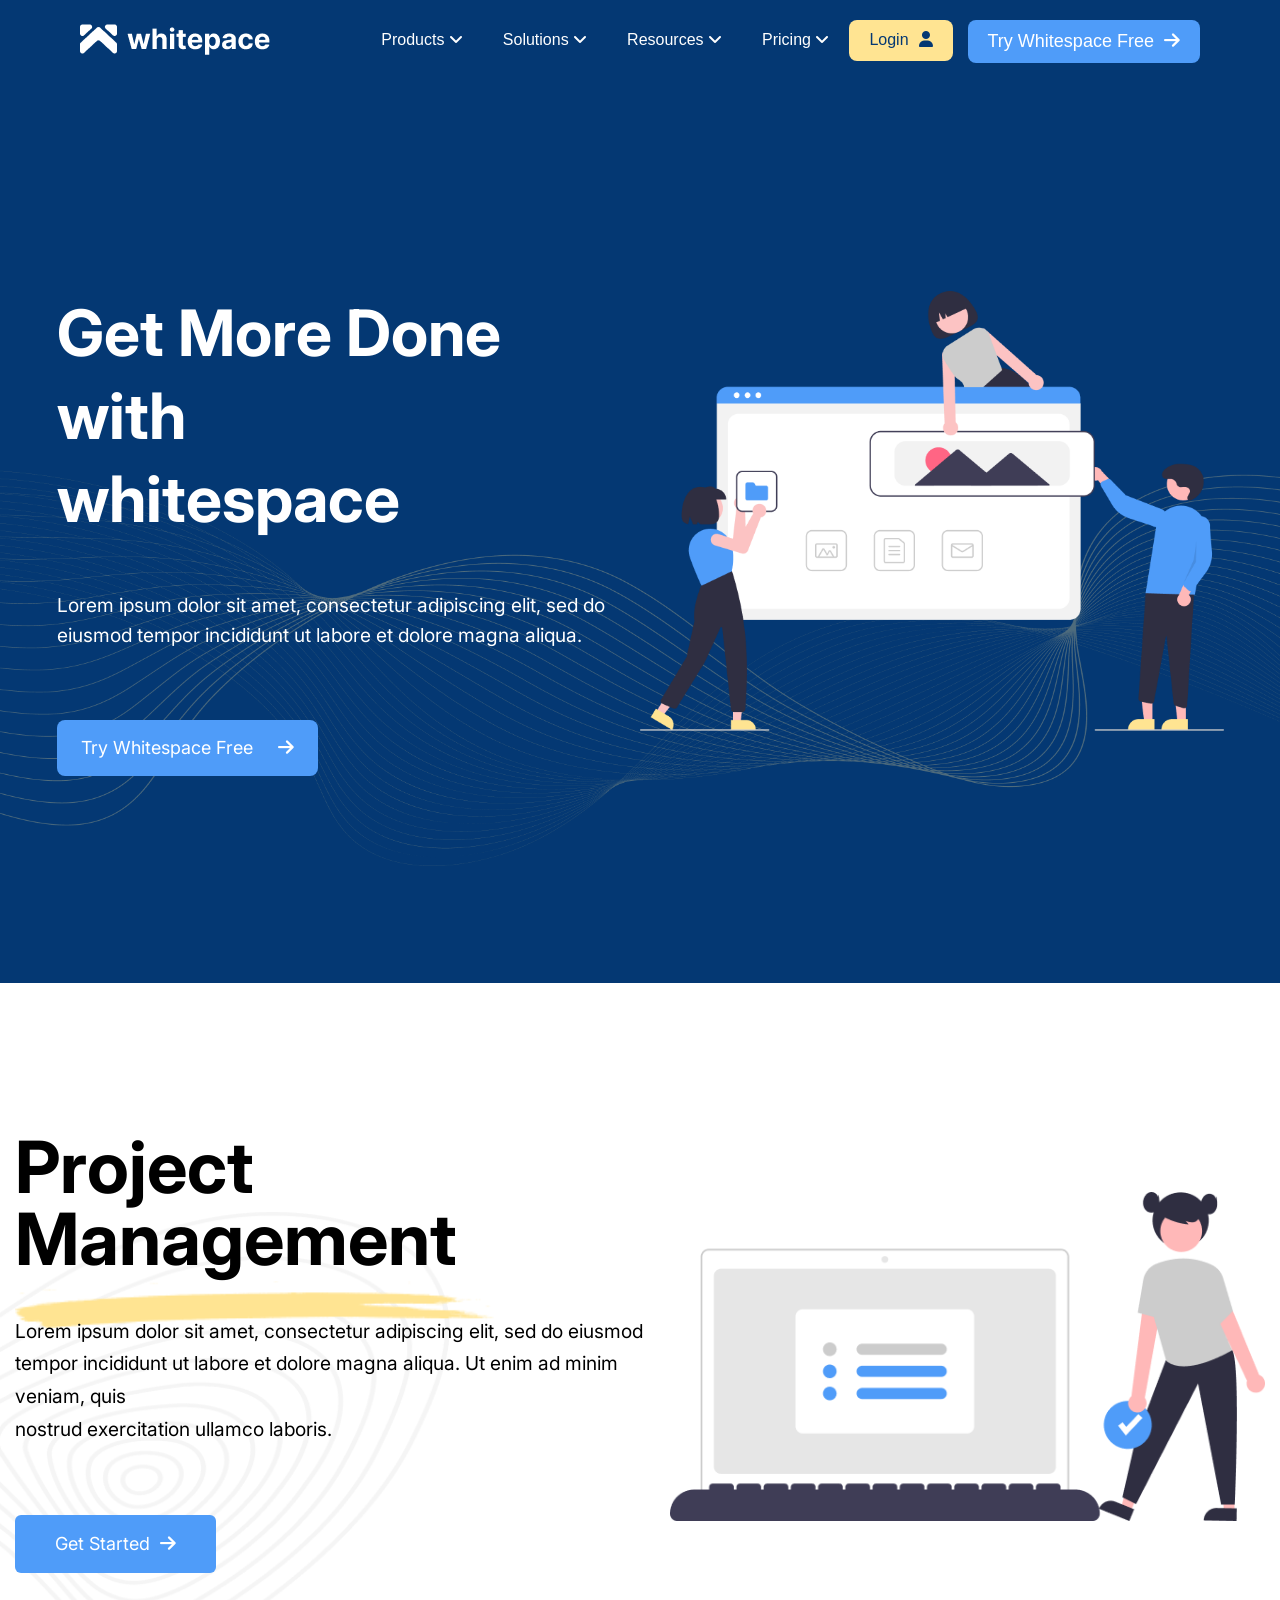
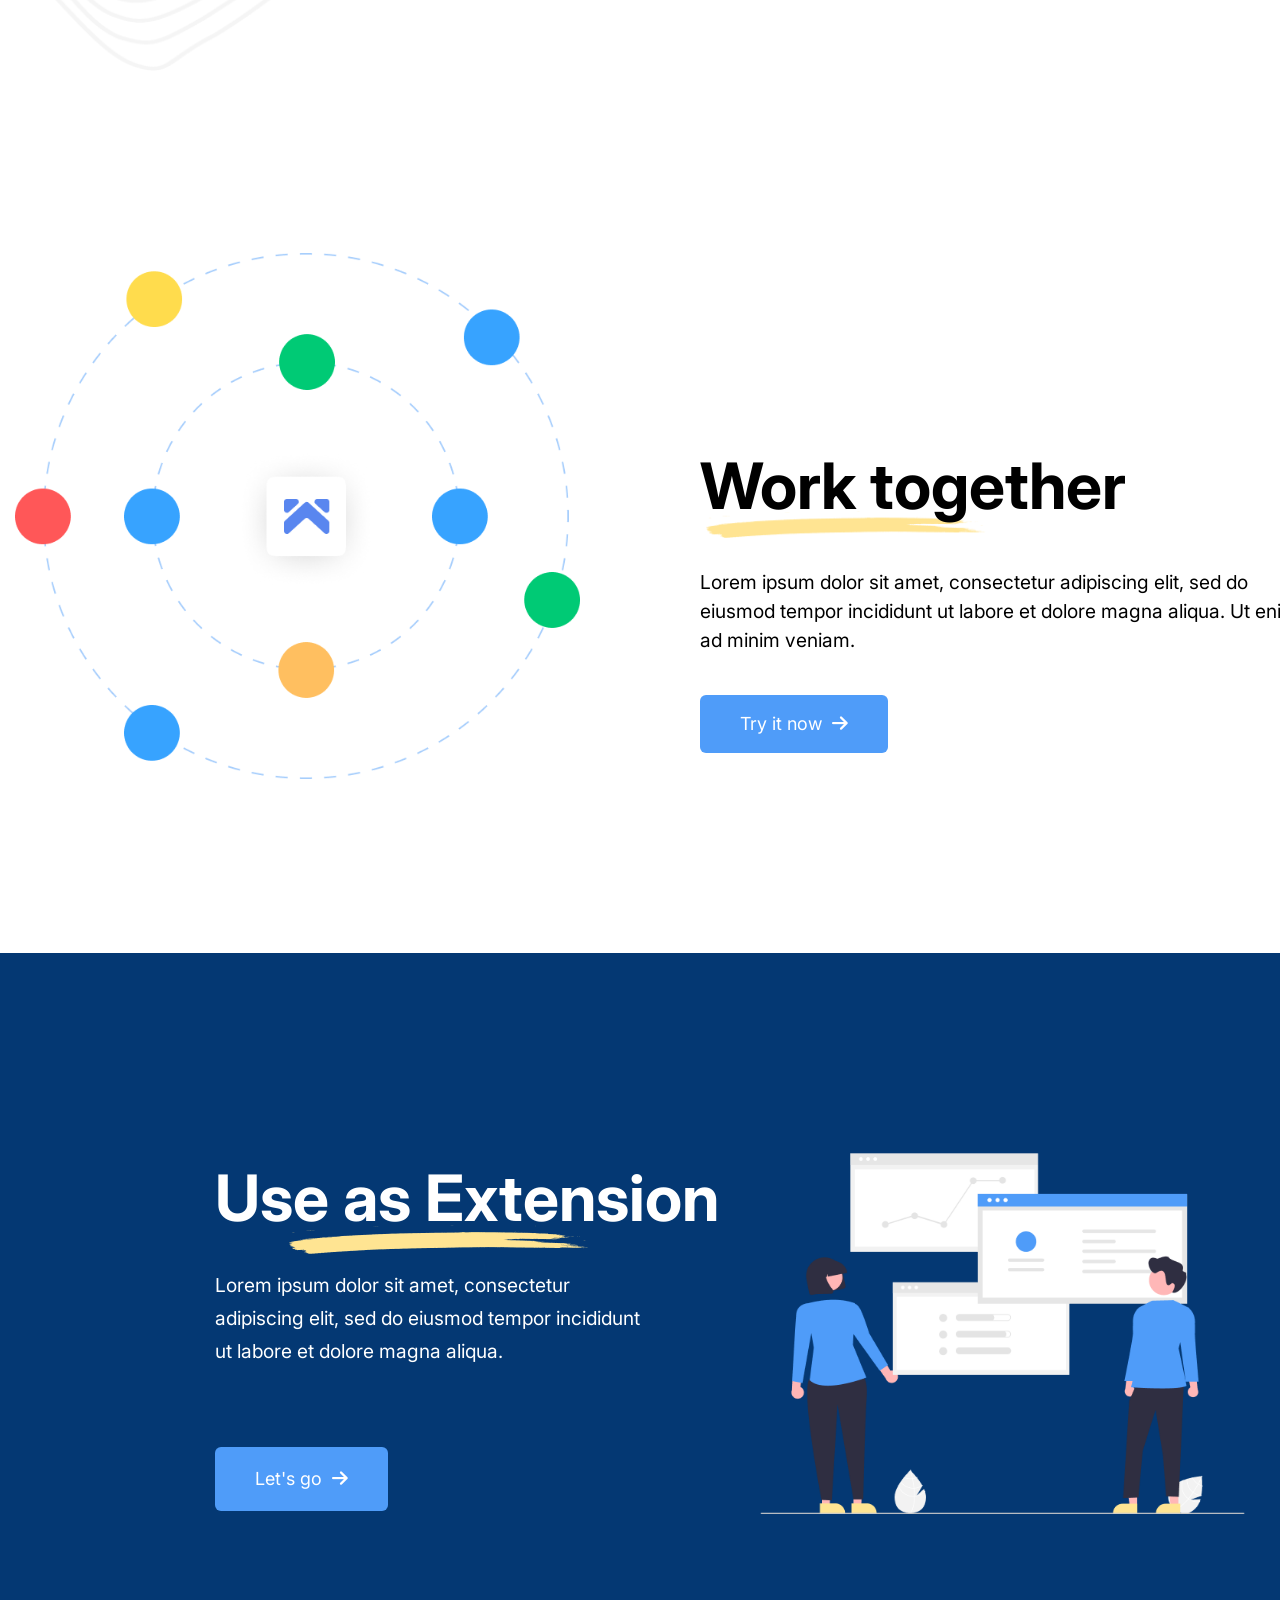
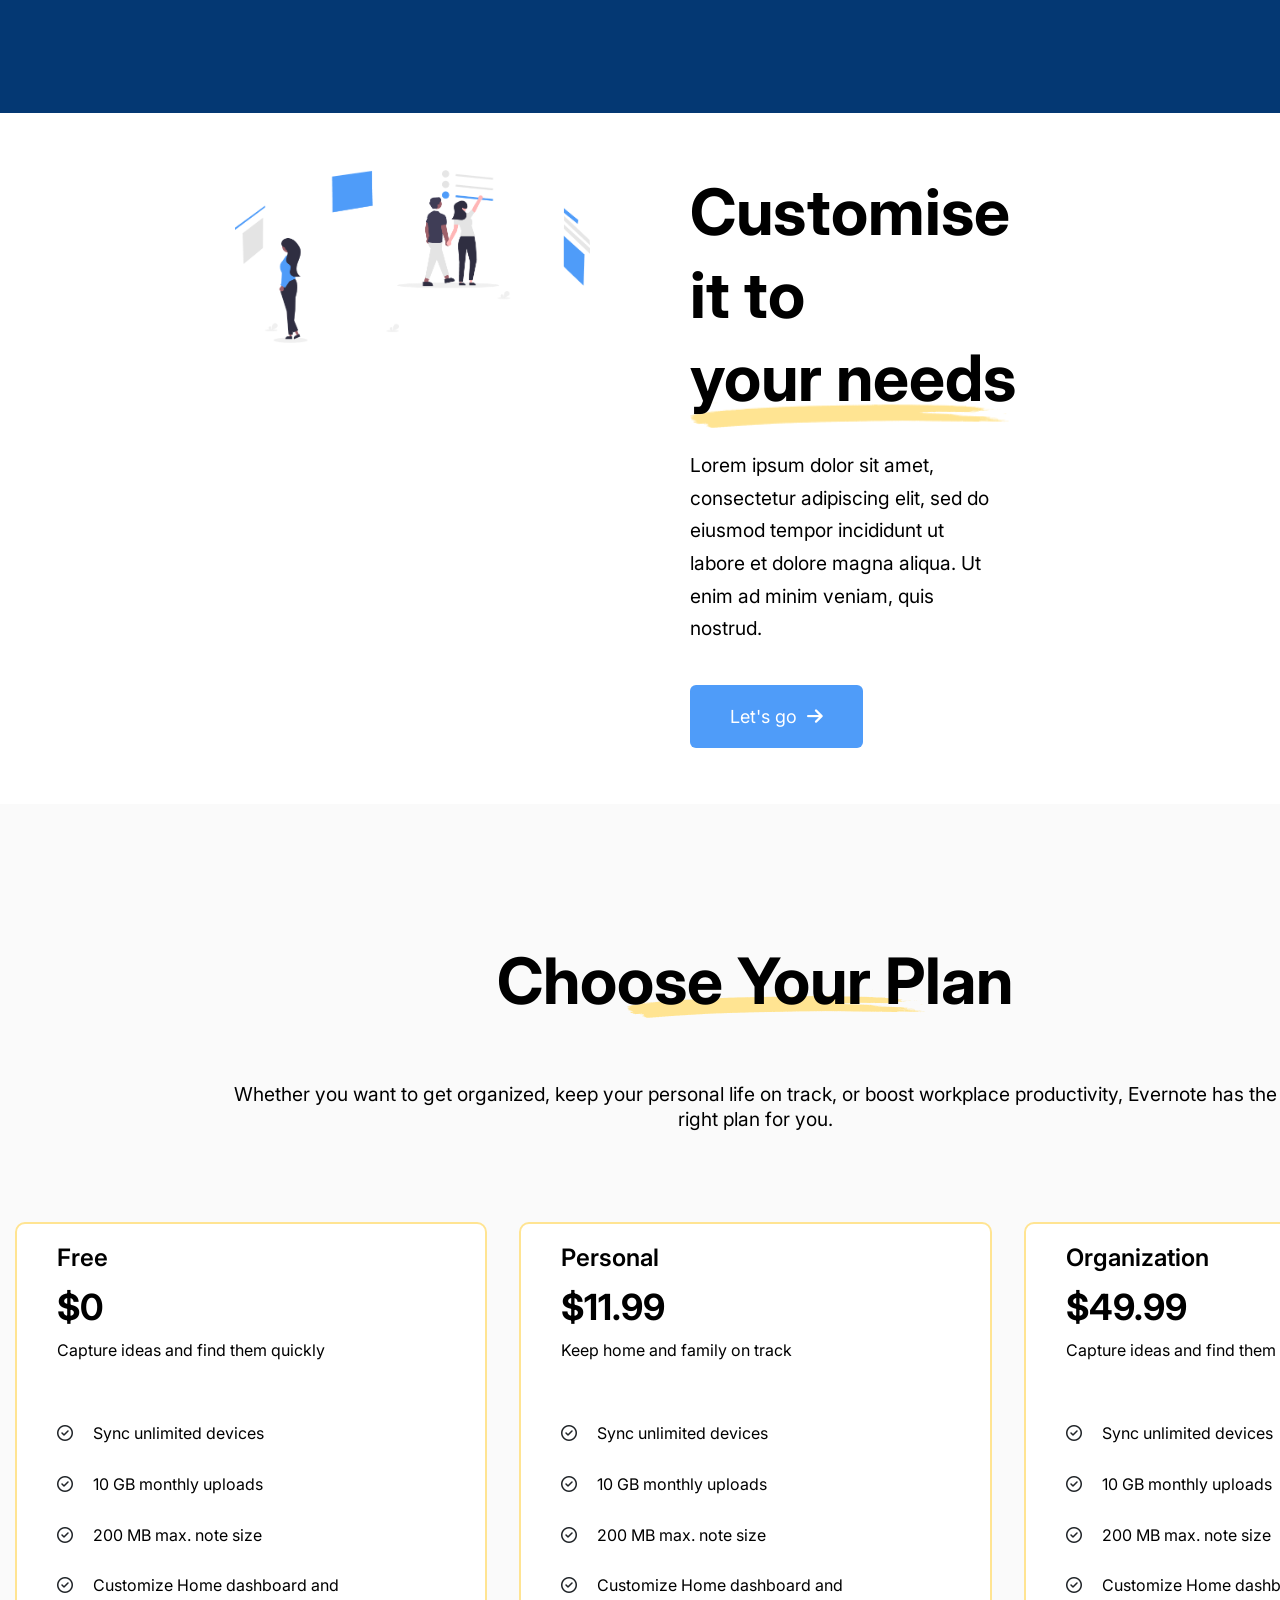
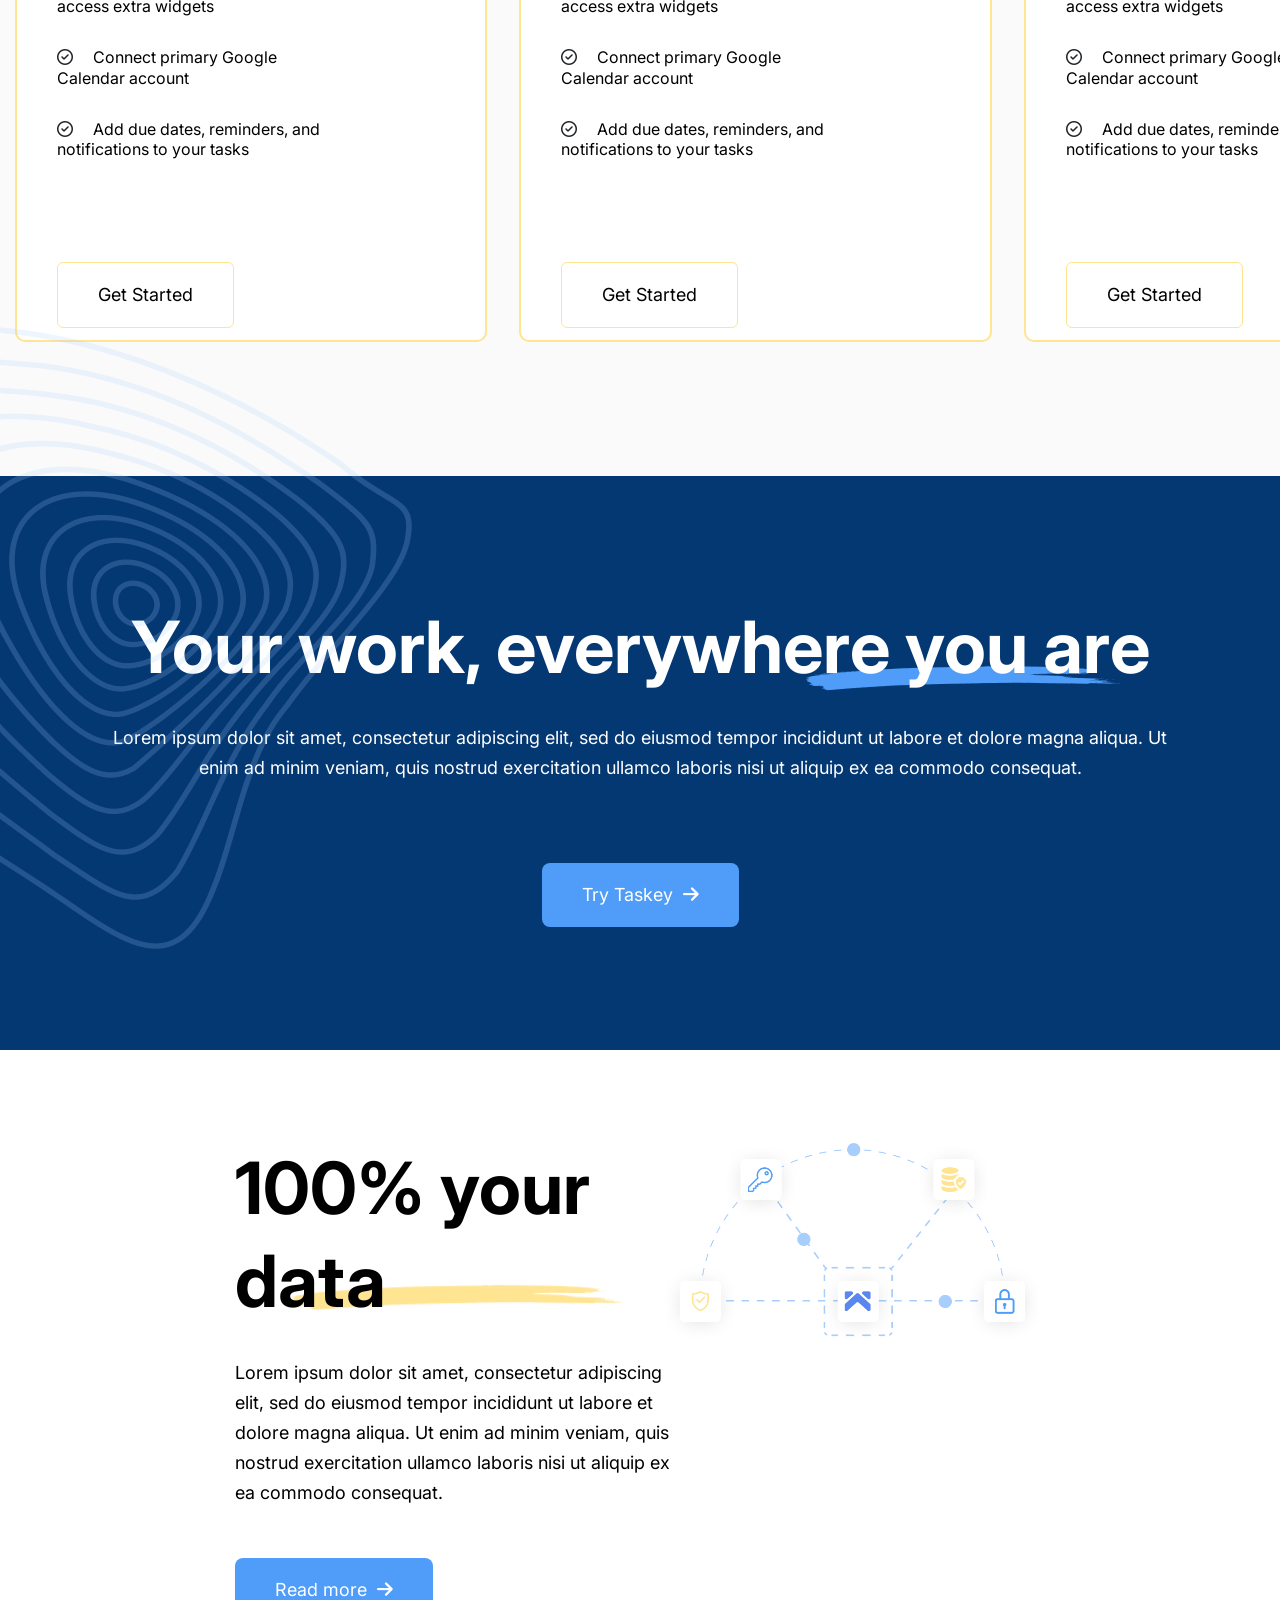
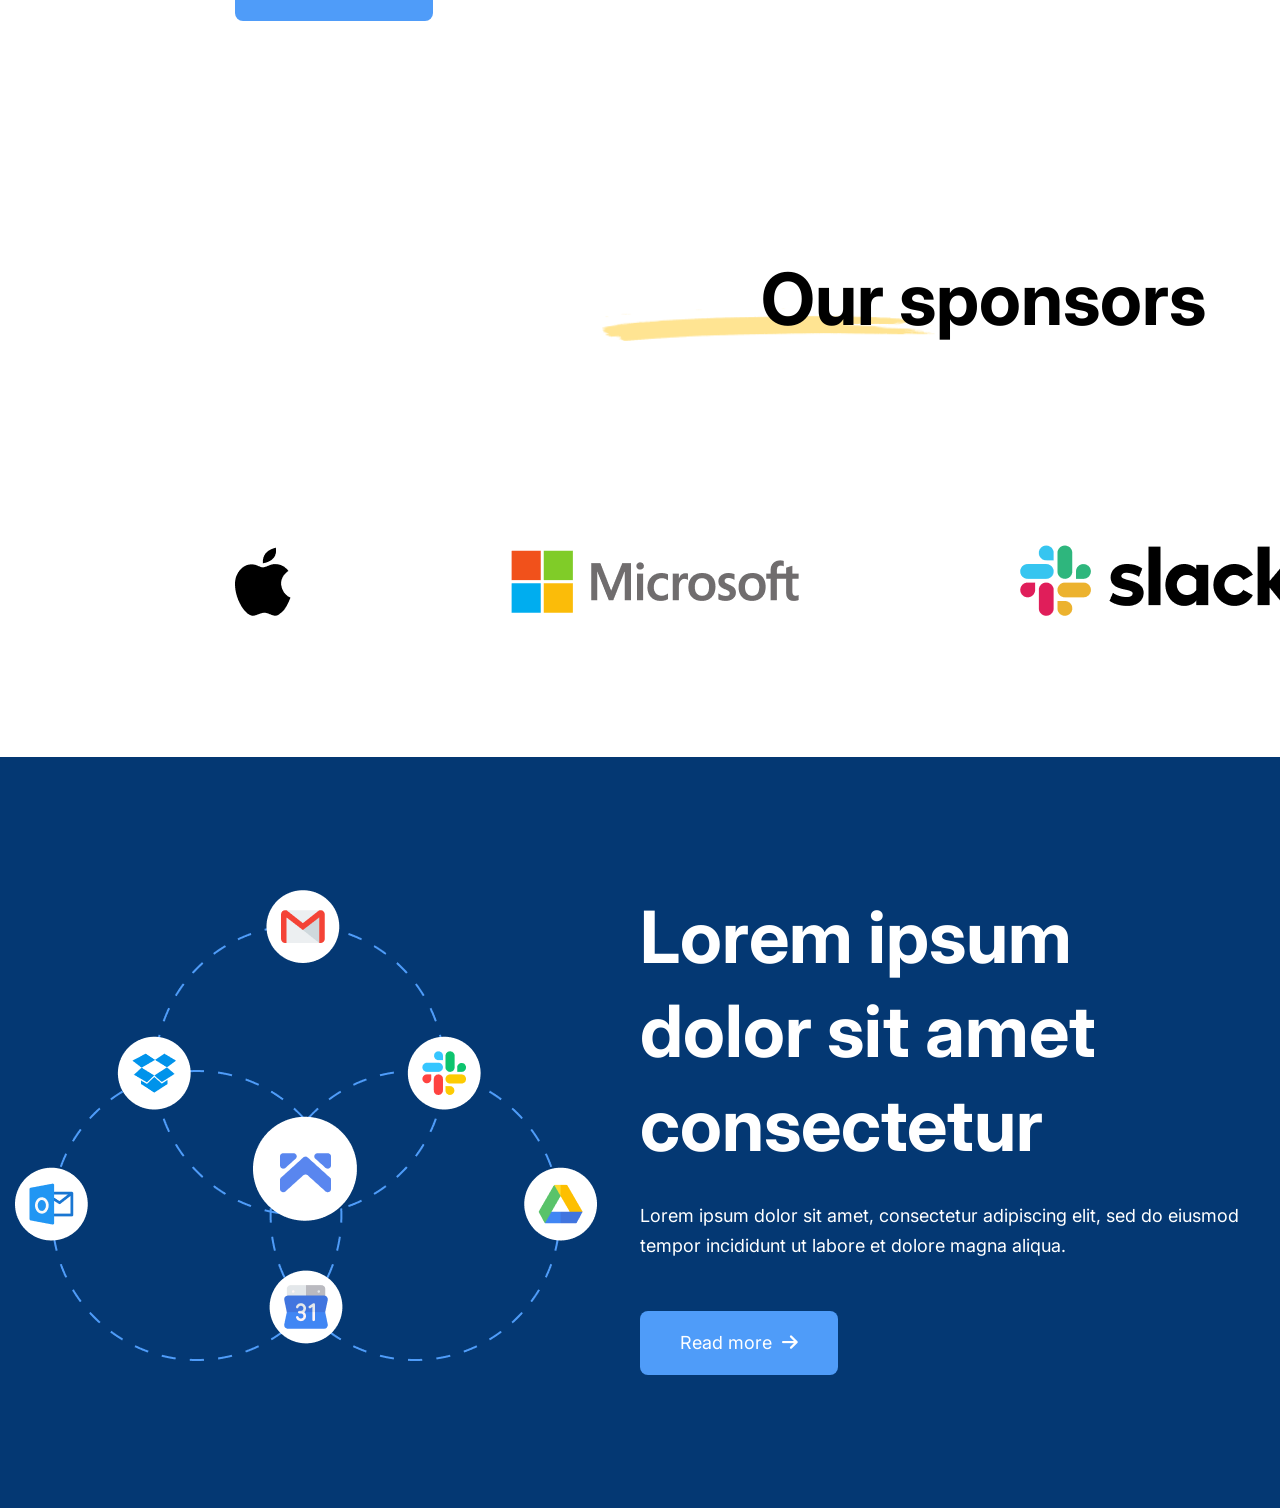
==== commit 98ab7abb: "Add 2 sections" ====
--- a/index.html
+++ b/index.html
@@ -392,19 +392,22 @@
       </div>
     </section>
 
-    <img src="images/BLUEBACKGROUND.png" alt="" class="blue-backgroundimg" />
+    <div class="bluebackground-img">
+      <img src="images/BLUEBACKGROUND.png" alt="" />
+    </div>
 
     <!-- Taskey -->
     <section class="taskey dflex align-items-center">
       <div class="container">
-        <div class="taskey-content text-center">
+        <div class="taskey-content text-center white-text">
           <h1 class="taskey-header">Your work, everywhere you are</h1>
           <img src="images/BlueElement.png" alt="" class="taskey-styleText" />
           <p class="taskey-text">
             Lorem ipsum dolor sit amet, consectetur adipiscing elit, sed do
-            eiusmod tempor incididunt ut labore et dolore magna aliqua. Ut enim
-            ad minim veniam, quis nostrud exercitation ullamco laboris nisi ut
-            aliquip ex ea commodo consequat. 
+            eiusmod tempor incididunt ut labore et dolore magna aliqua. Ut
+            <br />
+            enim ad minim veniam, quis nostrud exercitation ullamco laboris nisi
+            ut aliquip ex ea commodo consequat.
           </p>
           <a href="#" class="taskey-button"
             >Try Taskey<i class="fas far fa-arrow-right"></i
@@ -412,6 +415,77 @@
         </div>
       </div>
     </section>
+
+    <!-- Security -->
+    <section class="security dflex align-items-center">
+      <div class="container">
+        <div class="security-content dflex">
+          <div class="security-text flex-1">
+            <h1 class="security-heading">100% your data</h1>
+            <img src="images/Element.png" alt="" class="security-styleText" />
+            <p class="security-subheading">
+              Lorem ipsum dolor sit amet, consectetur adipiscing elit, sed do
+              eiusmod tempor incididunt ut labore et dolore magna aliqua. Ut
+              enim ad minim veniam, quis nostrud exercitation ullamco laboris
+              nisi ut aliquip ex ea commodo consequat.
+            </p>
+            <a href="#" class="security-button"
+              >Read more<i class="fas far fa-arrow-right"></i
+            ></a>
+          </div>
+          <div class="security-img flex-1">
+            <img src="images/Element(data security).png" alt="" />
+          </div>
+        </div>
+      </div>
+    </section>
+
+    <!-- Sponsors -->
+    <section class="sponsors dflex align-items-center">
+      <div class="container">
+        <h1 class="sponsors-heading">Our sponsors</h1>
+        <img src="images/Element.png" alt="" class="sponsors-styleText" />
+        <div class="sponsors-content dflex">
+          <div class="apple">
+            <img src="images/Apple.png" alt="" />
+          </div>
+          <div class="microsoft">
+            <img src="images/Microsoft.png" alt="" />
+          </div>
+          <div class="slack">
+            <img src="images/Slack.png" alt="" />
+          </div>
+          <div class="google">
+            <img src="images/Google.png" alt="" />
+          </div>
+        </div>
+      </div>
+    </section>
+
+    <!-- Connect -->
+    <section class="connect dflex align-items-center">
+      <div class="container">
+        <div class="connect-content dflex">
+          <div class="connect-image flex-1">
+            <img src="images/Apps.png" alt="" />
+          </div>
+          <div class="connect-text flex-1 white-text">
+            <h1 class="connect-heading">
+              Lorem ipsum <br />
+              dolor sit amet <br />
+              consectetur
+            </h1>
+            <p>
+              Lorem ipsum dolor sit amet, consectetur adipiscing elit, sed do
+              eiusmod tempor incididunt ut labore et dolore magna aliqua.
+            </p>
+            <a href="#" class="connect-button"
+              >Read more<i class="fas far fa-arrow-right"></i
+            ></a>
+          </div>
+        </div>
+      </div>
+    </section>
   </body>
   <script src="main.js"></script>
 </html>
--- a/styles.css
+++ b/styles.css
@@ -402,10 +402,6 @@
   margin-right: 20px;
 }
 
-.blue-backgroundimg {
-  position: absolute;
-}
-
 /* Card hover */
 .pricing .card1:hover,
 .pricing .card2:hover,
@@ -416,11 +412,162 @@
   transition: 0.5s;
 }
 
+.bluebackground-img {
+  position: absolute; /* Place it in the flow */
+  top: calc(
+    100% + 4100px
+  ); /* Adjust to align with the bottom of the Pricing section */
+  left: 0;
+  width: 680.74px; /* Ensure it stretches across the full width */
+  height: 691.34px; /* Adjust to fit content or specified dimensions */
+  z-index: 2; /* Behind content */
+}
+
 /* Taskey */
 .taskey {
   height: 574px;
-}
-
+  position: relative;
+  background: #043873;
+  z-index: 1;
+}
+
+.taskey .taskey-styleText {
+  left: 63%;
+  top: 33.1%;
+  position: absolute;
+  z-index: -1;
+  width: 314;
+}
+
+.taskey .taskey-content h1 {
+  font-weight: 700;
+  font-size: 72px;
+}
+
+.taskey .taskey-content p {
+  font-weight: 400;
+  font-size: 18px;
+  line-height: 30px;
+  margin-top: 30px;
+}
+
+.taskey .taskey-content a i {
+  margin-left: 10px;
+}
+
+/* Security */
+.security {
+  height: 661.13px;
+  padding: 140px 220px;
+  z-index: 1;
+  position: relative;
+}
+
+.security .security-text {
+  align-self: center;
+  margin-right: 40px;
+}
+
+.security .security-styleText {
+  width: 334.03px;
+  height: 36.56;
+  top: 34.3%;
+  left: 22.8%;
+  position: absolute;
+  z-index: -1;
+}
+
+.security .security-text h1 {
+  font-weight: 700;
+  font-size: 72px;
+}
+
+.security .security-text p {
+  font-weight: 400;
+  font-size: 18px;
+  line-height: 30px;
+  margin-top: 30px;
+  width: 115%;
+}
+
+.security .security-text a i {
+  margin-left: 10px;
+}
+
+/* Sponsors */
+.sponsors {
+  height: auto; /* Adjust height as needed */
+  padding: 140px 220px; /* Adjust padding for spacing */
+  text-align: center; /* Center the heading text */
+  position: relative;
+  z-index: 1;
+}
+
+.sponsors .container h1 {
+  font-weight: 700px;
+  font-size: 72px;
+}
+
+.sponsors .sponsors-styleText {
+  width: 334.03px;
+  height: 36.56;
+  top: 30.5%;
+  left: 47%;
+  position: absolute;
+  z-index: -1;
+}
+
+.sponsors-content {
+  display: flex; /* Use Flexbox for layout */
+  justify-content: space-between; /* Distribute logos evenly */
+  align-items: center; /* Center logos vertically */
+  gap: 220px; /* Add consistent spacing between logos */
+  margin-top: 200px;
+}
+
+.sponsors-content div {
+  flex: 1; /* Allow all logos to take equal space */
+  max-width: 290px; /* Optional: Limit logo sizes */
+}
+
+.sponsors-content img {
+  max-width: 290px; /* Make logos responsive */
+  height: auto; /* Maintain aspect ratio */
+  display: block;
+  margin: 0 auto; /* Center logos within their container */
+}
+
+/* Connect */
+.connect {
+  height: 750.8px;
+  background: #043873;
+  position: relative;
+  z-index: 1;
+}
+
+.connect .connect-text h1 {
+  font-weight: 700;
+  font-size: 72px;
+}
+
+.connect .connect-text p {
+  font-weight: 400;
+  font-size: 18px;
+  line-height: 30px;
+  margin-top: 30px;
+}
+
+.connect .connect-text {
+  align-self: center;
+}
+
+.connect .connect-text a {
+  text-decoration: none;
+}
+
+.connect .connect-text a i {
+  margin-left: 10px;
+}
 /* Card */
 .card {
   background: #fff;
@@ -548,6 +695,58 @@
   border: 1px #ffe492 solid;
 }
 
+.taskey .taskey-button {
+  padding: 20px 40px;
+  background: #4f9cf9;
+  display: inline-block;
+  border-radius: 8px;
+  cursor: pointer;
+  transition: 0.5s;
+  text-align: center;
+  font-size: 18px;
+  margin-top: 80px;
+  text-decoration: none;
+  color: #fff;
+}
+
+.taskey .taskey-button:hover {
+  color: #043873;
+  background: #fff;
+}
+
+.security .security-button {
+  padding: 20px 40px;
+  background: #4f9cf9;
+  display: inline-block;
+  border-radius: 8px;
+  cursor: pointer;
+  transition: 0.5s;
+  text-align: center;
+  font-size: 18px;
+  margin-top: 50px;
+  text-decoration: none;
+  color: #fff;
+}
+
+.security .security-button:hover {
+  color: #fff;
+  background: #043873;
+}
+
+.connect .connect-button {
+  padding: 20px 40px;
+  background: #4f9cf9;
+  display: inline-block;
+  border-radius: 8px;
+  cursor: pointer;
+  transition: 0.5s;
+  text-align: center;
+  font-size: 18px;
+  margin-top: 50px;
+  text-decoration: none;
+  color: #fff;
+}
+
 /* Utility Classes */
 .container {
   max-width: 1920px;
@@ -580,6 +779,10 @@
   text-align: center;
 }
 
+.white-text {
+  color: #fff;
+}
+
 /* For grids */
 .bdr-yellow {
   border: 2px solid #ffe492;
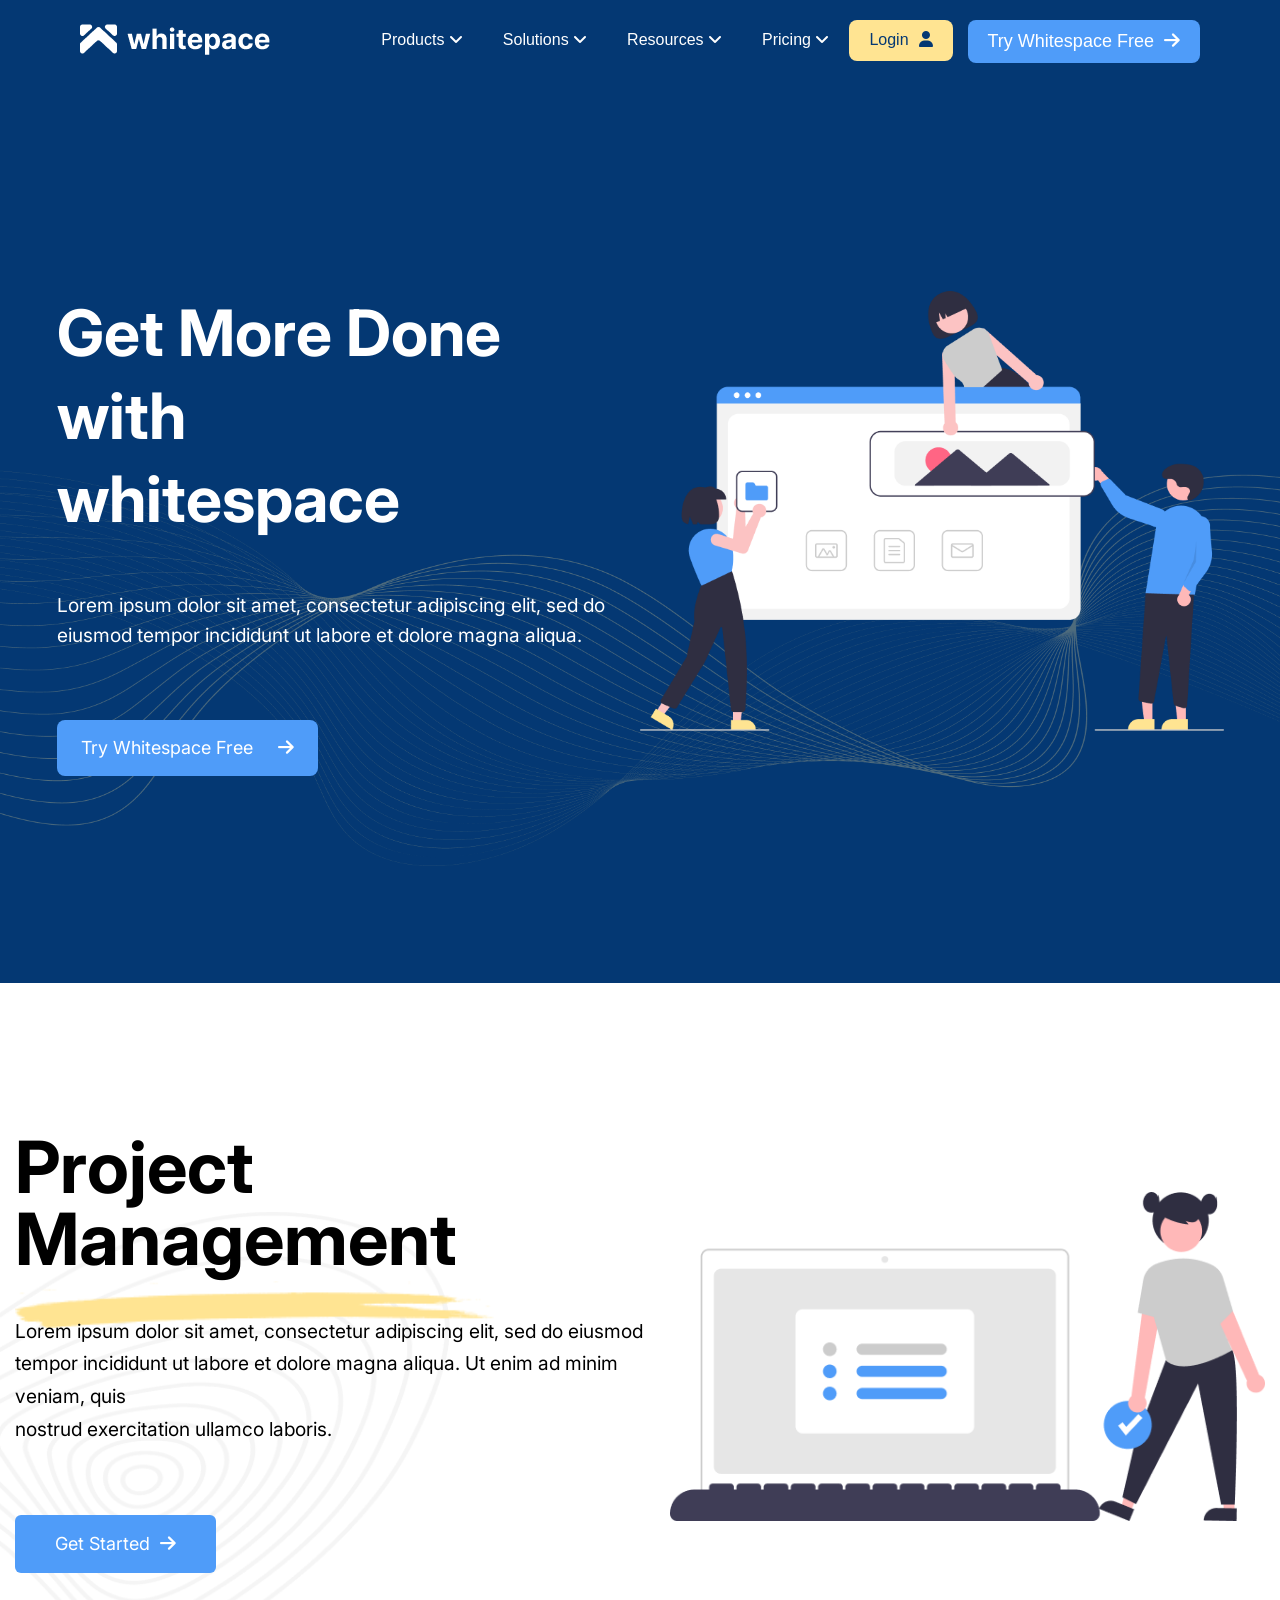
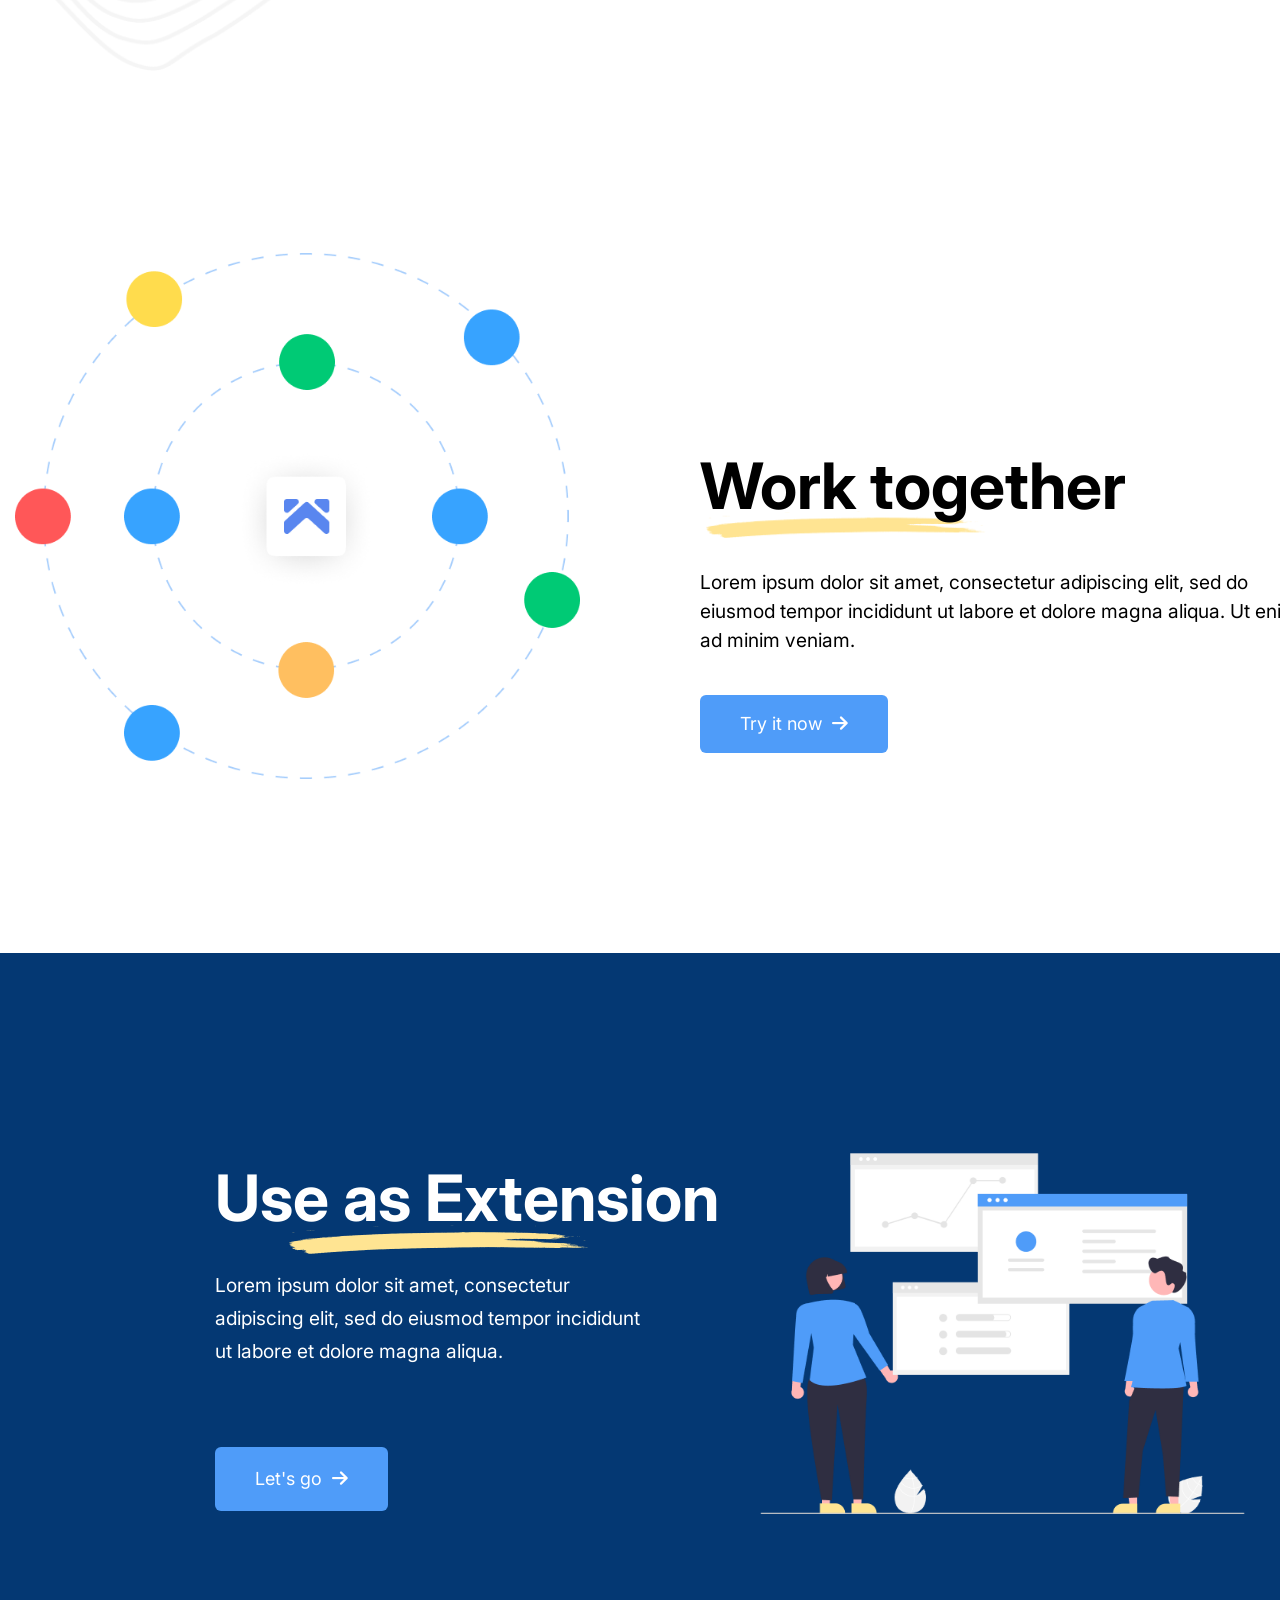
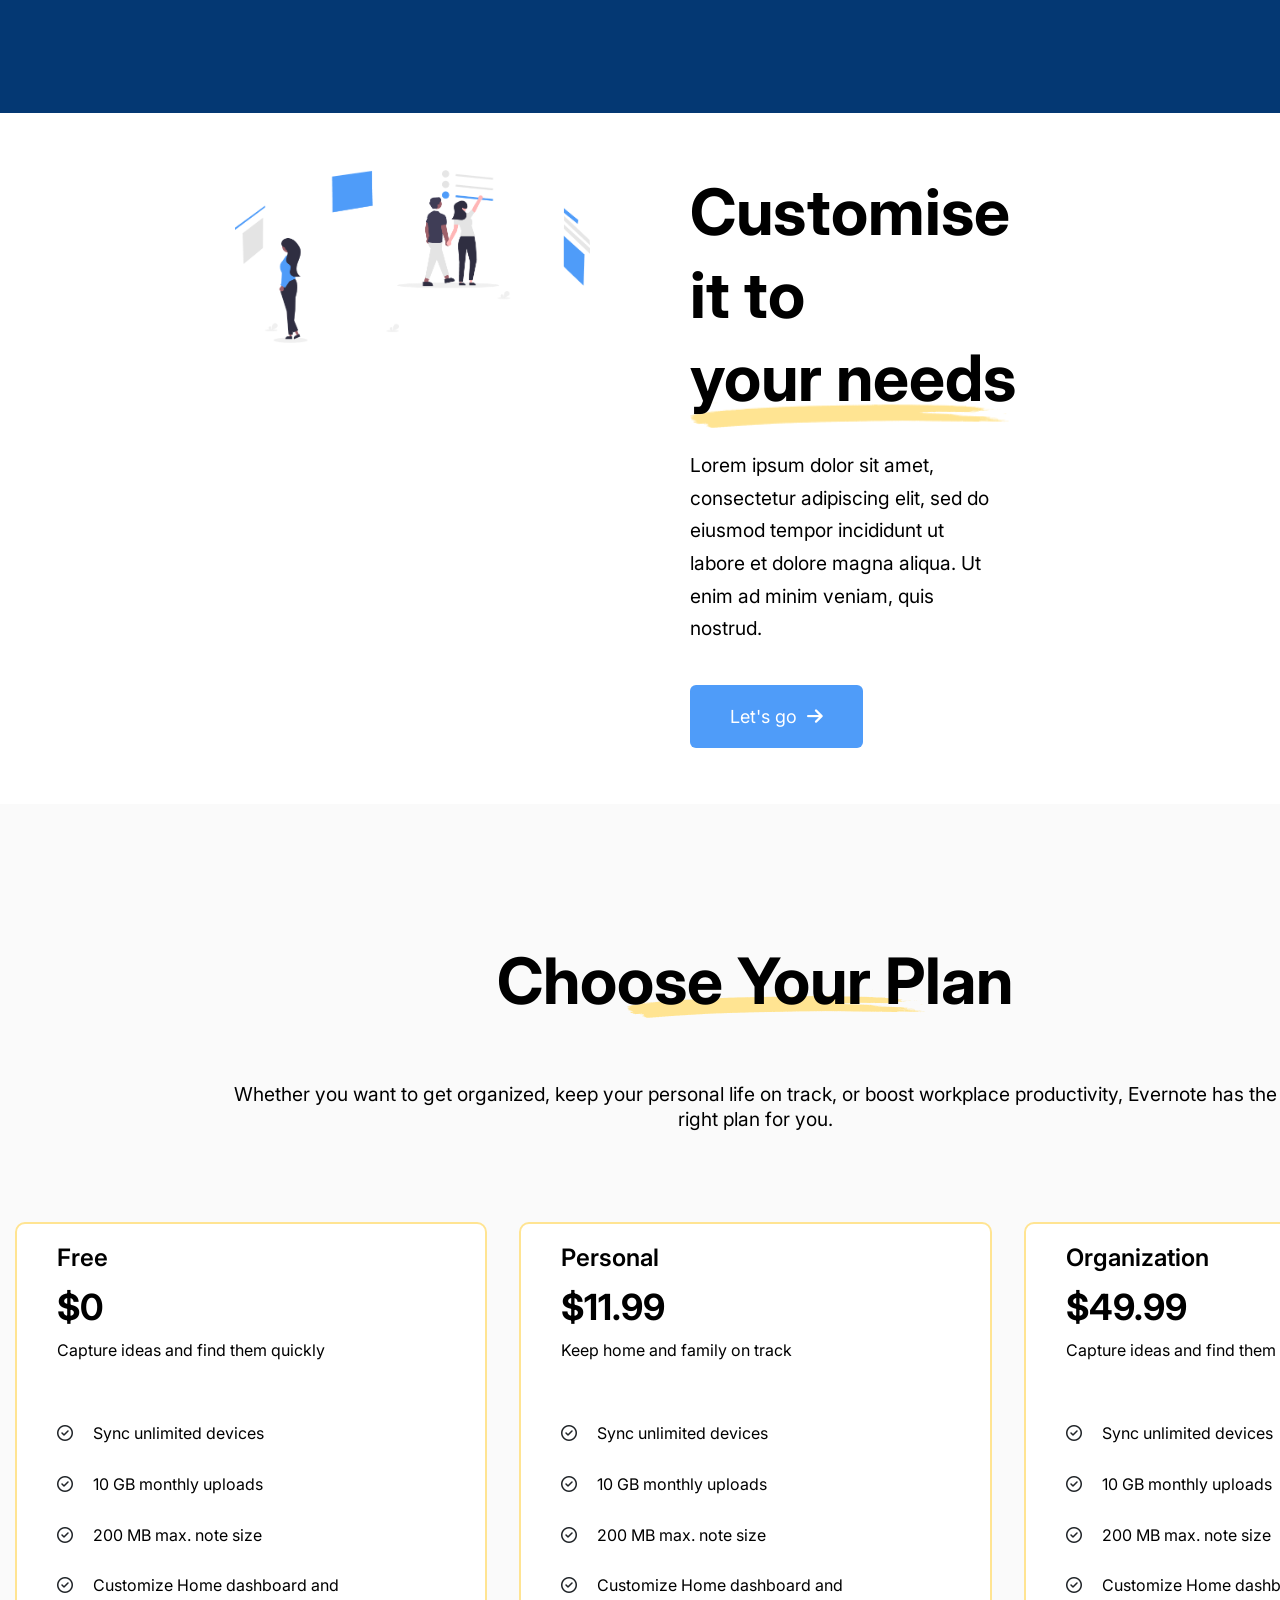
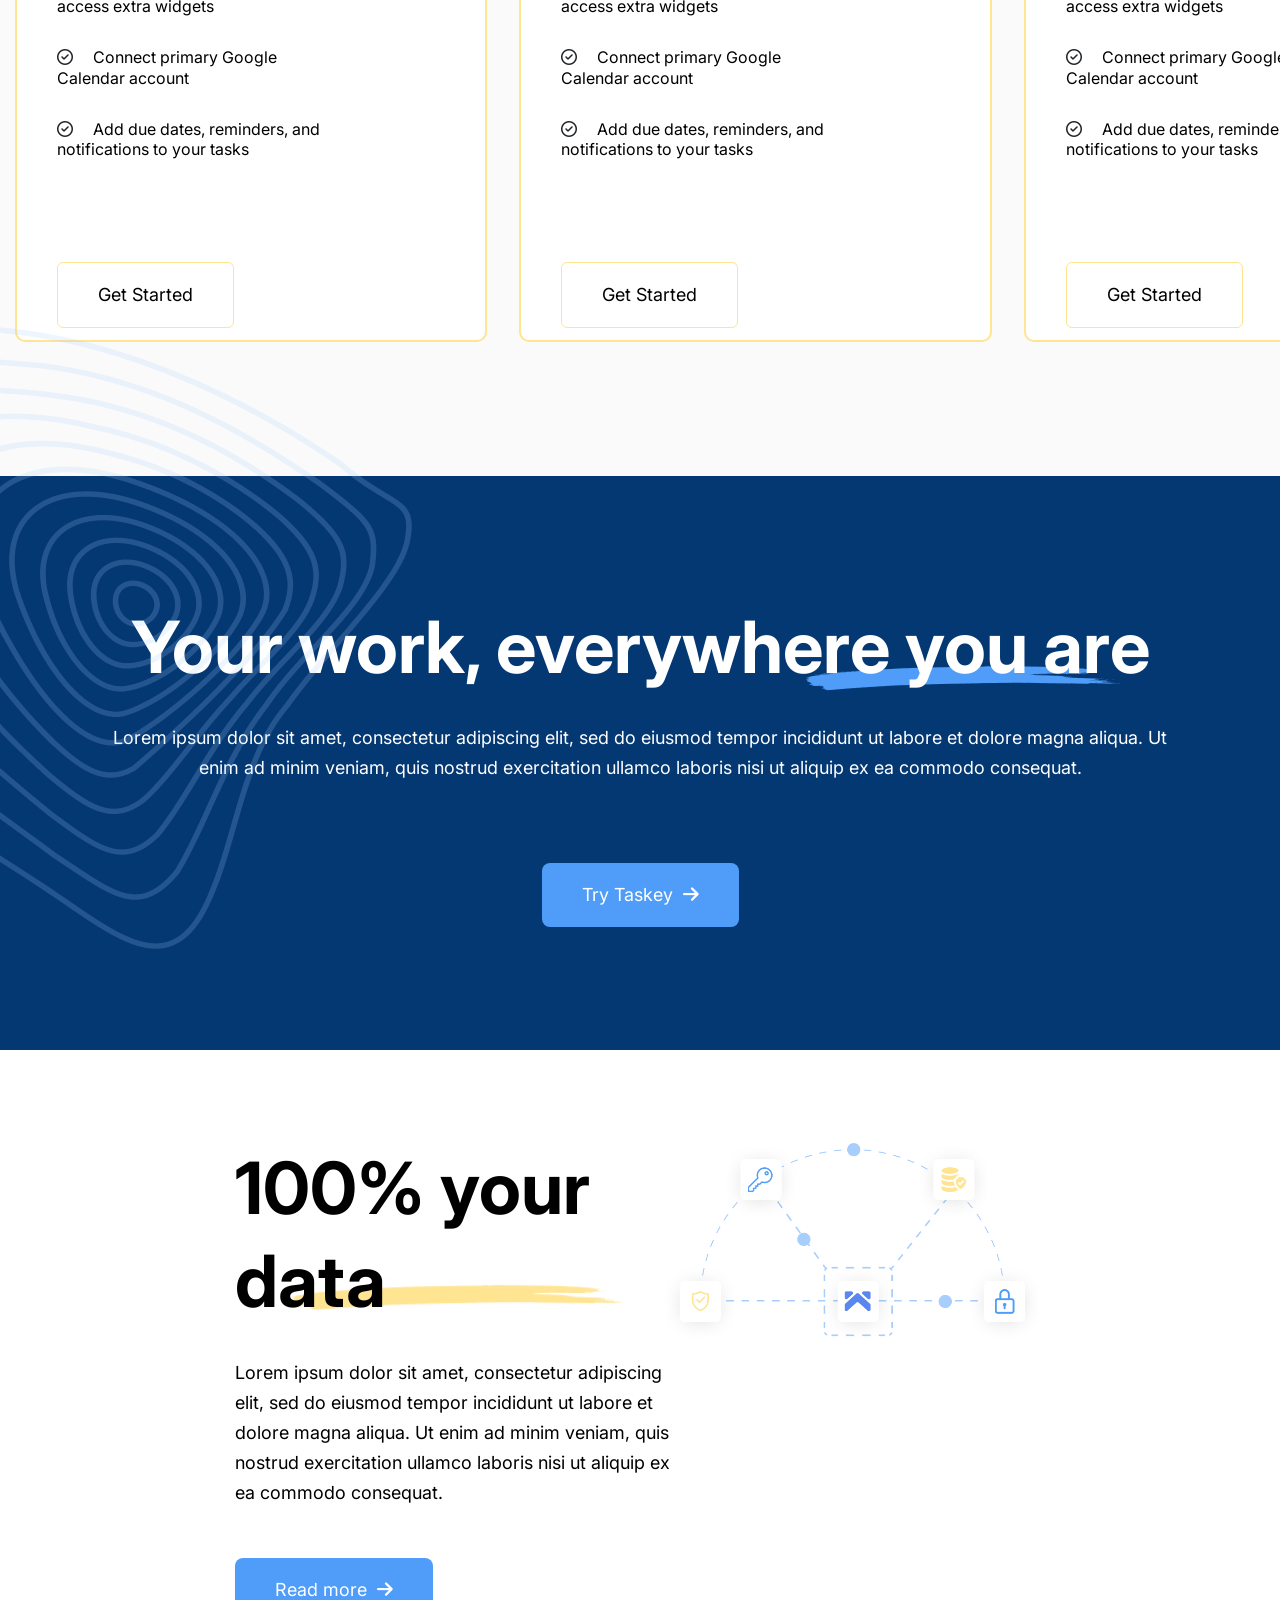
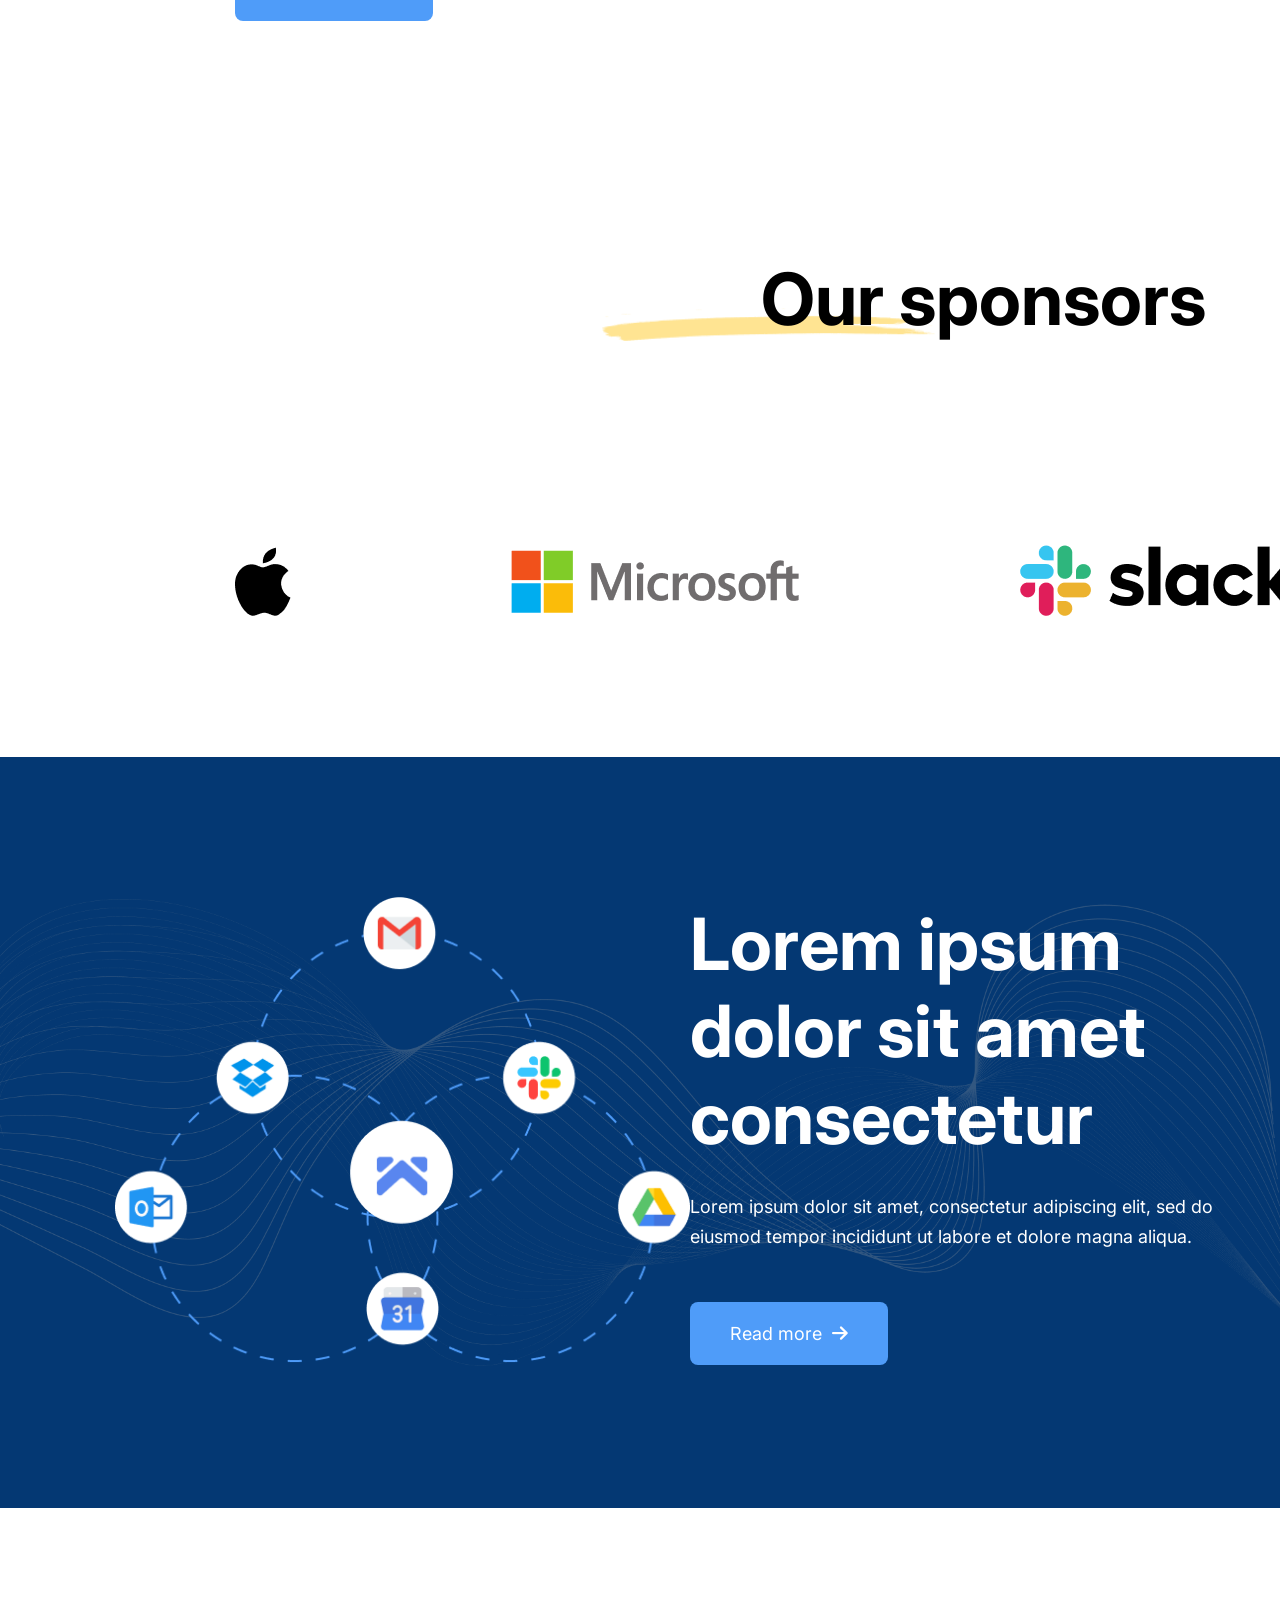
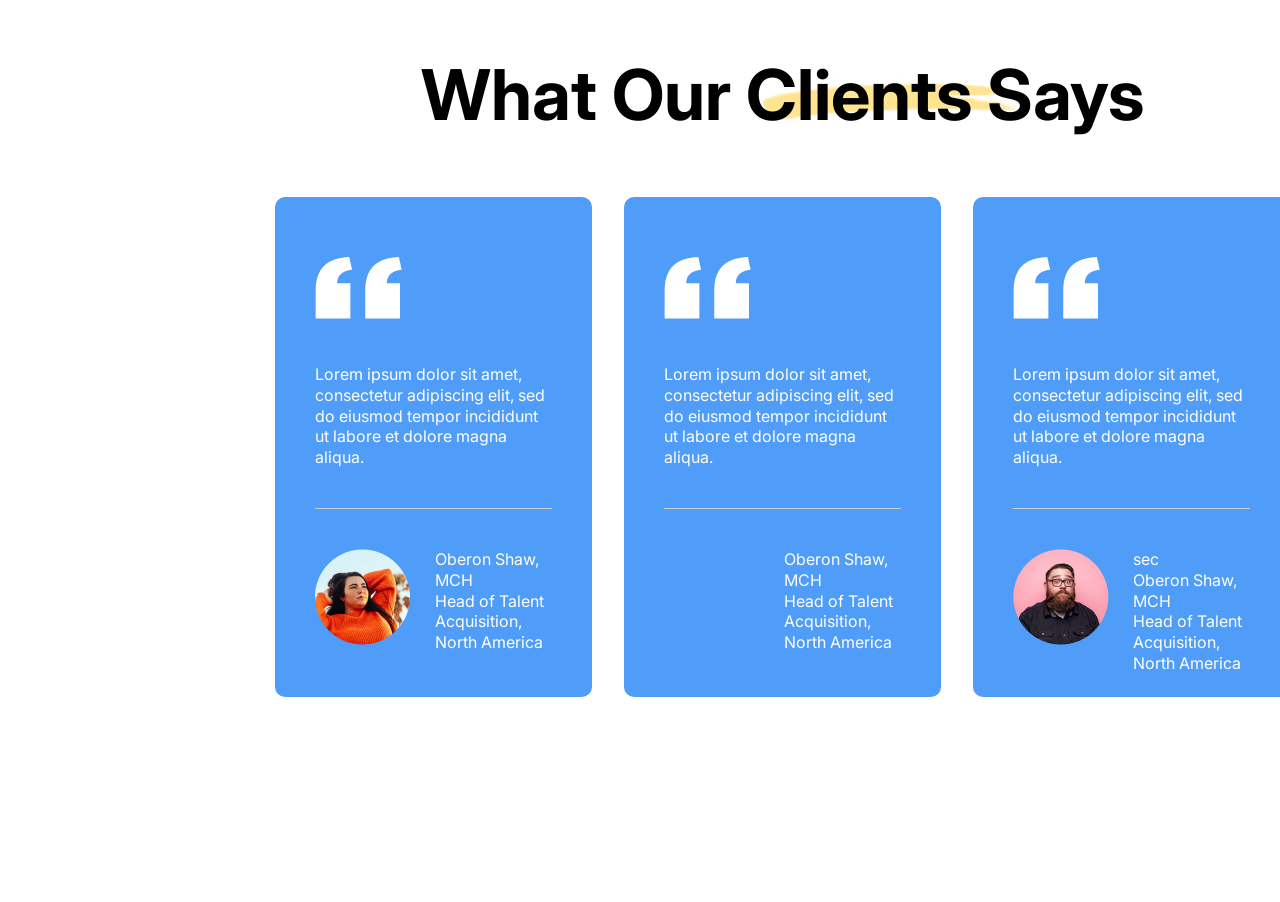
==== commit a71a25d6: "added 2nd to the last section" ====
--- a/index.html
+++ b/index.html
@@ -464,6 +464,7 @@
 
     <!-- Connect -->
     <section class="connect dflex align-items-center">
+      <img src="images/GrayElement.png" alt="" class="connect-bgImg" />
       <div class="container">
         <div class="connect-content dflex">
           <div class="connect-image flex-1">
@@ -486,6 +487,68 @@
         </div>
       </div>
     </section>
+
+    <!-- Testimonials -->
+    <section class="testimonials dflex align-items-center">
+      <div class="container">
+        <h1 class="testimonials-heading">What Our Clients Says</h1>
+        <img src="images/Element.png" alt="" class="testimonials-styleText" />
+        <div class="testimonials-grid">
+          <div class="card">
+            <img src="images/Quote.png" alt="" class="quoteImg"/>
+            <p class="comments">
+              Lorem ipsum dolor sit amet, consectetur adipiscing elit, sed do
+              eiusmod tempor incididunt ut labore et dolore magna aliqua.
+            </p>
+            <div class="bottom-something dflex">
+              <div class="faceimg flex-point5">
+                <img src="images/Shaw.png" alt="" />
+              </div>
+              <div class="companyName flex-1">
+                <p class="name">Oberon Shaw, MCH</p>
+                <p class="company">Head of Talent Acquisition, North America</p>
+              </div>
+            </div>
+          </div>
+
+          <div class="card">
+            <img src="images/Quote.png" alt="" class="quoteImg"/>
+            <p class="comments">
+              Lorem ipsum dolor sit amet, consectetur adipiscing elit, sed do
+              eiusmod tempor incididunt ut labore et dolore magna aliqua.
+            </p>
+            <div class="bottom-something dflex">
+              <div class="faceimg flex-point5">
+                <img src="images/Male shaw.png" alt="" />
+              </div>
+              <div class="companyName flex-1">
+                <p class="name">Oberon Shaw, MCH</p>
+                <p class="company">Head of Talent Acquisition, North America</p>
+              </div>
+            </div>
+          </div>
+
+          <div class="card">
+            <img src="images/Quote.png" alt="" class="quoteImg"/>
+            <p class="comments">
+              Lorem ipsum dolor sit amet, consectetur adipiscing elit, sed do
+              eiusmod tempor incididunt ut labore et dolore magna aliqua.
+            </p>
+            <div class="bottom-something dflex">
+              <div class="faceimg flex-point5">
+                <img src="images/Male shaw 2.png" alt="" />
+              </div>
+              <div class="companyName flex-1">
+                sec
+                <p class="name">Oberon Shaw, MCH</p>
+                <p class="company">Head of Talent Acquisition, North America</p>
+              </div>
+            </div>
+          </div>
+          </div>
+        </div>
+      </div>
+    </section>
   </body>
   <script src="main.js"></script>
 </html>
--- a/styles.css
+++ b/styles.css
@@ -26,6 +26,10 @@
 
 .dflex {
   display: flex;
+}
+
+.flex-point5 {
+  flex: 2px;
 }
 
 .flex-1 {
@@ -548,6 +552,7 @@
 .connect .connect-text h1 {
   font-weight: 700;
   font-size: 72px;
+  line-height: 87.14px;
 }
 
 .connect .connect-text p {
@@ -557,8 +562,14 @@
   margin-top: 30px;
 }
 
+.connect .connect-image {
+  padding-left: 100px;
+  padding-right: 0px;
+}
+
 .connect .connect-text {
   align-self: center;
+  padding-left: 0px;
 }
 
 .connect .connect-text a {
@@ -568,6 +579,82 @@
 .connect .connect-text a i {
   margin-left: 10px;
 }
+
+.connect .connect-bgImg {
+  position: absolute; /* Positioning the image absolutely within the container */
+  /* width: 2555.79px; Adjust size to fit above or beside the heading */
+  width: 100%;
+  z-index: -1; /* Ensures it's not behind other elements */
+  left: 0%;
+  overflow: hidden;
+  display: flex;
+  align-self: center;
+  justify-content: center;
+}
+
+/* Testimonials */
+.testimonials {
+  height: 994.5px;
+  padding: 140px 220px;
+  position: relative;
+}
+
+.testimonials h1 {
+  text-align: center;
+  font-weight: 700;
+  font-size: 70px;
+  line-height: 84px;
+}
+
+.testimonials .testimonials-styleText {
+  left: 59.5%;
+  top: 16.5%;
+  width: 257.97px;
+  height: 47.67px;
+  position: absolute;
+  z-index: -1;
+}
+
+.testimonials .faceimg {
+  height: 150px;
+  width: 150px;
+}
+
+.testimonials .testimonials-grid {
+  display: grid;
+  grid-template-columns: repeat(3, 1fr);
+  gap: 32px;
+  padding: 60px 40px;
+  border-radius: 10px;
+}
+
+.testimonials .quoteImg {
+  padding-top: 40px;
+  padding-bottom: 40px;
+}
+
+.testimonials .card {
+  background: #4f9cf9;
+  height: 500px;
+  padding-left: 40px;
+  padding-right: 40px;
+}
+
+.testimonials .bottom-something {
+  padding-top: 40px;
+}
+
+.testimonials .companyName {
+  color: #fff;
+  padding-bottom: 60px;
+}
+
+.testimonials .comments {
+  border-bottom: 1px solid #ccc;
+  padding-bottom: 40px;
+  color: #fff;
+}
+
 /* Card */
 .card {
   background: #fff;
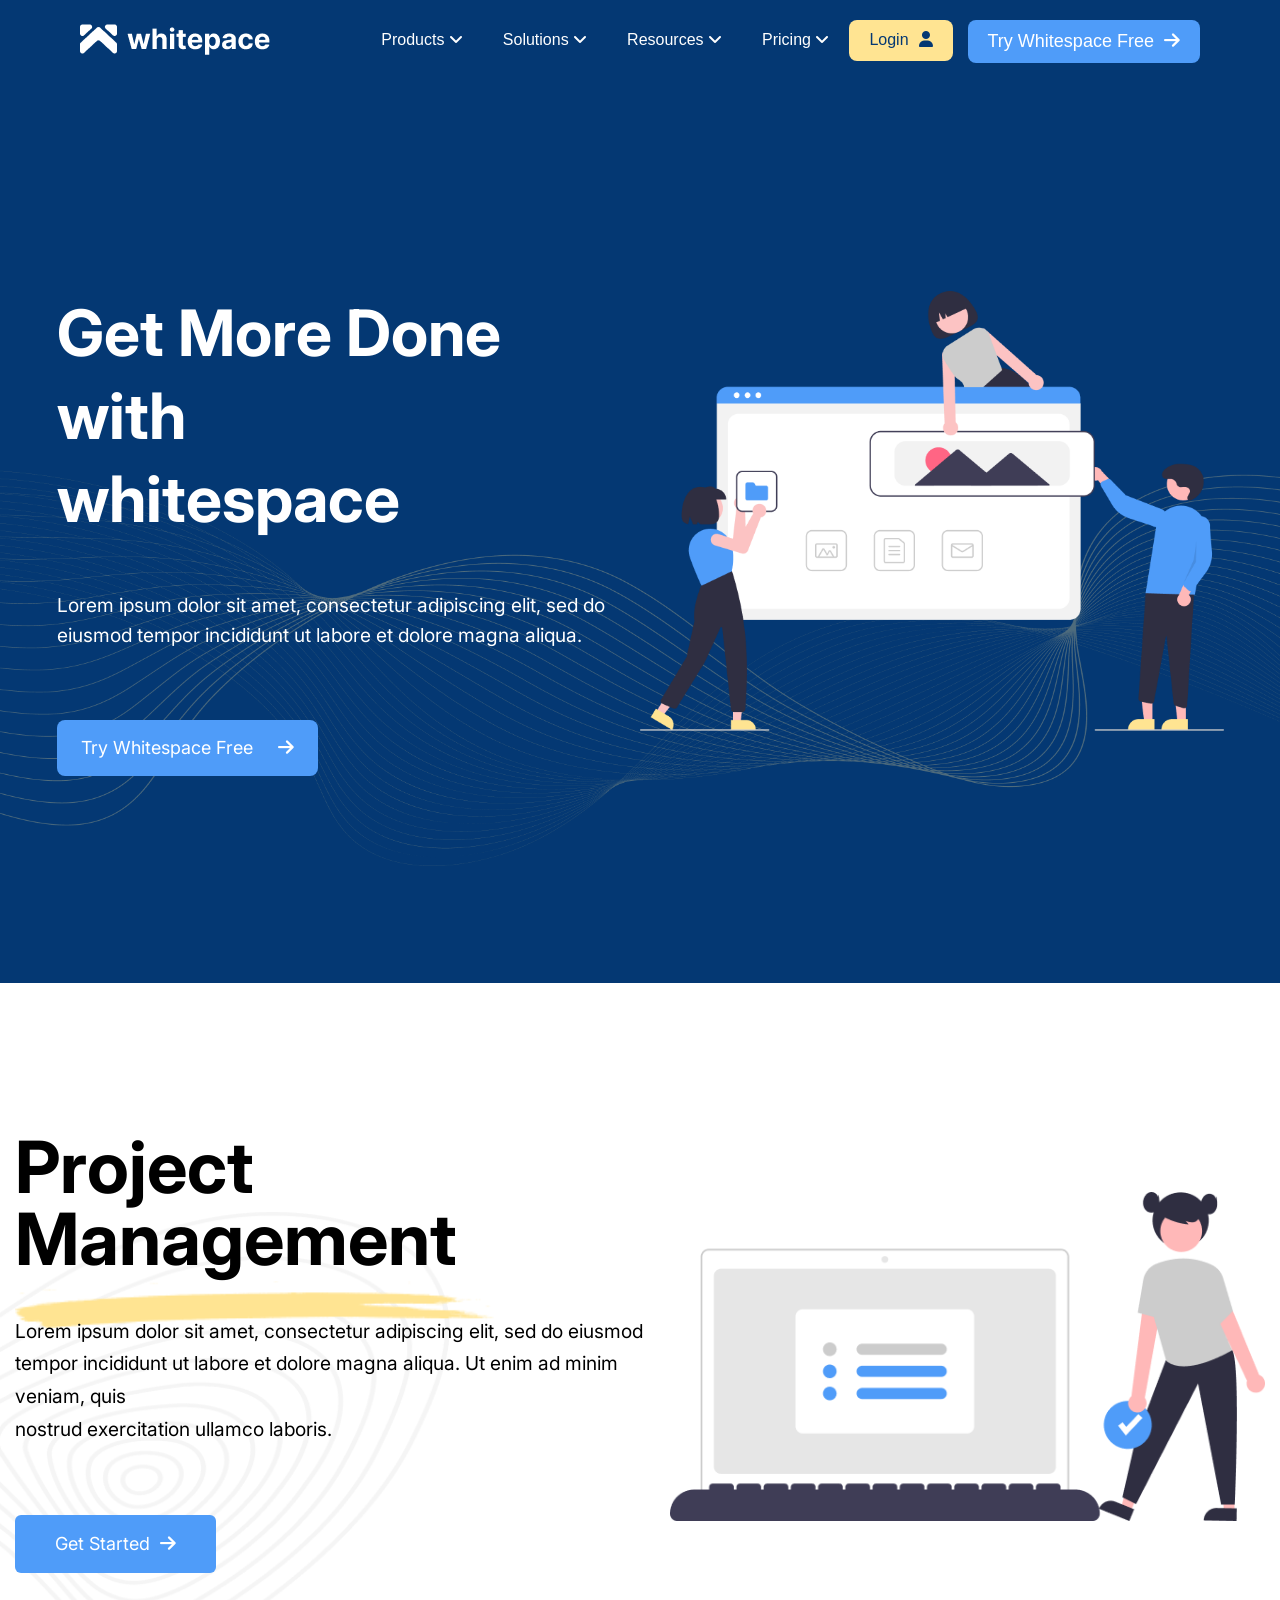
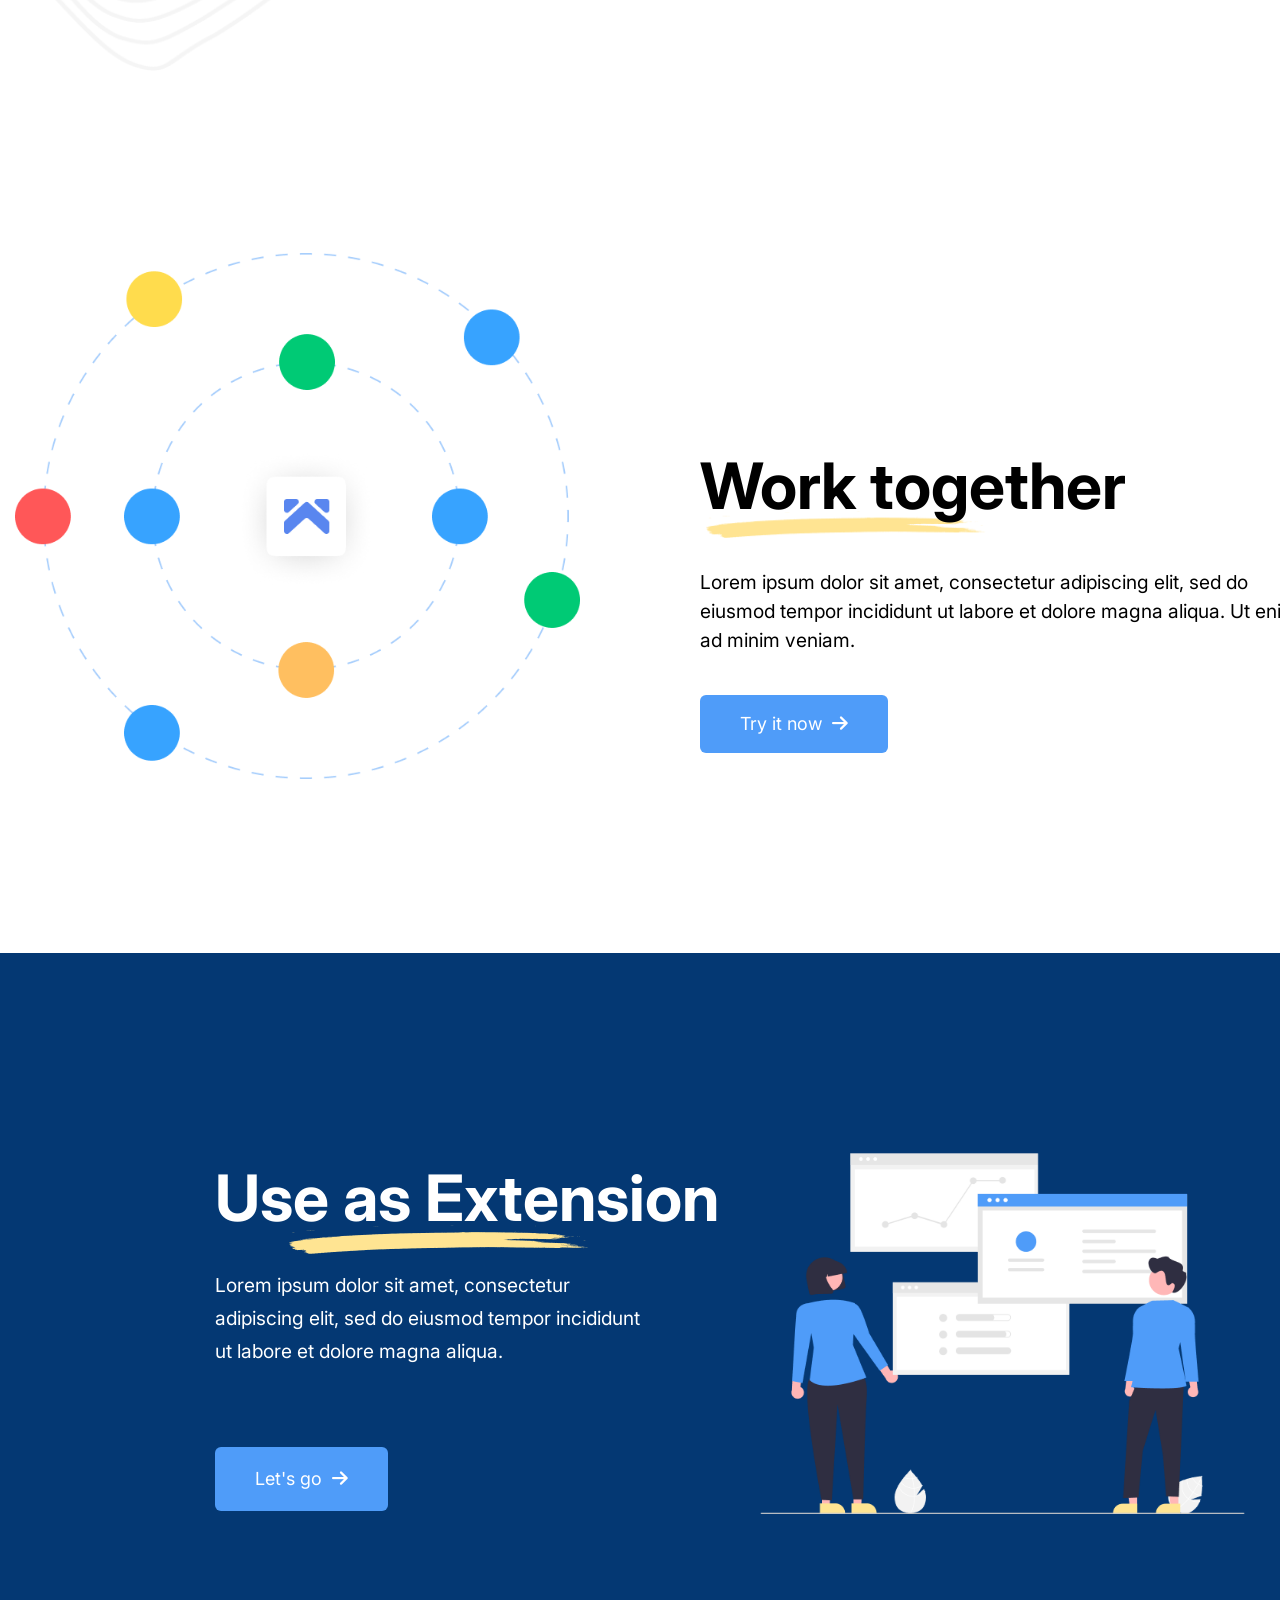
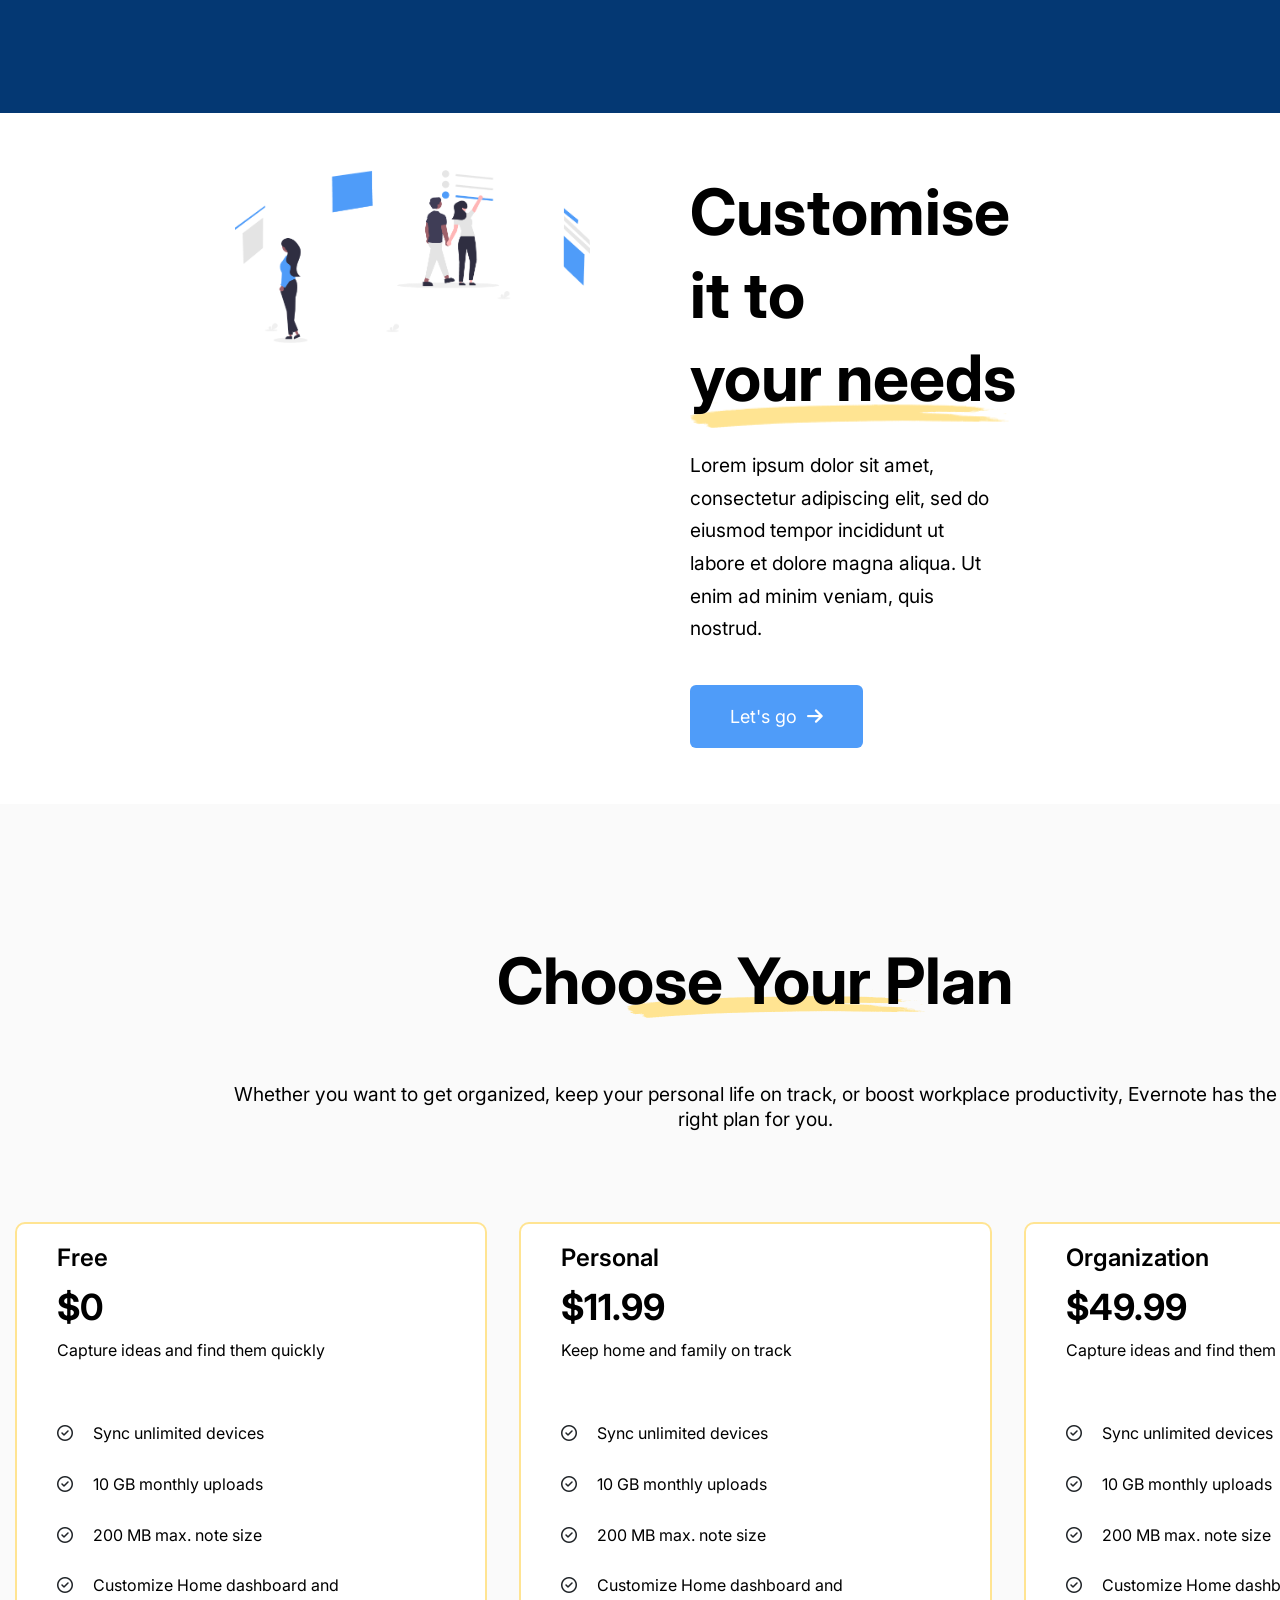
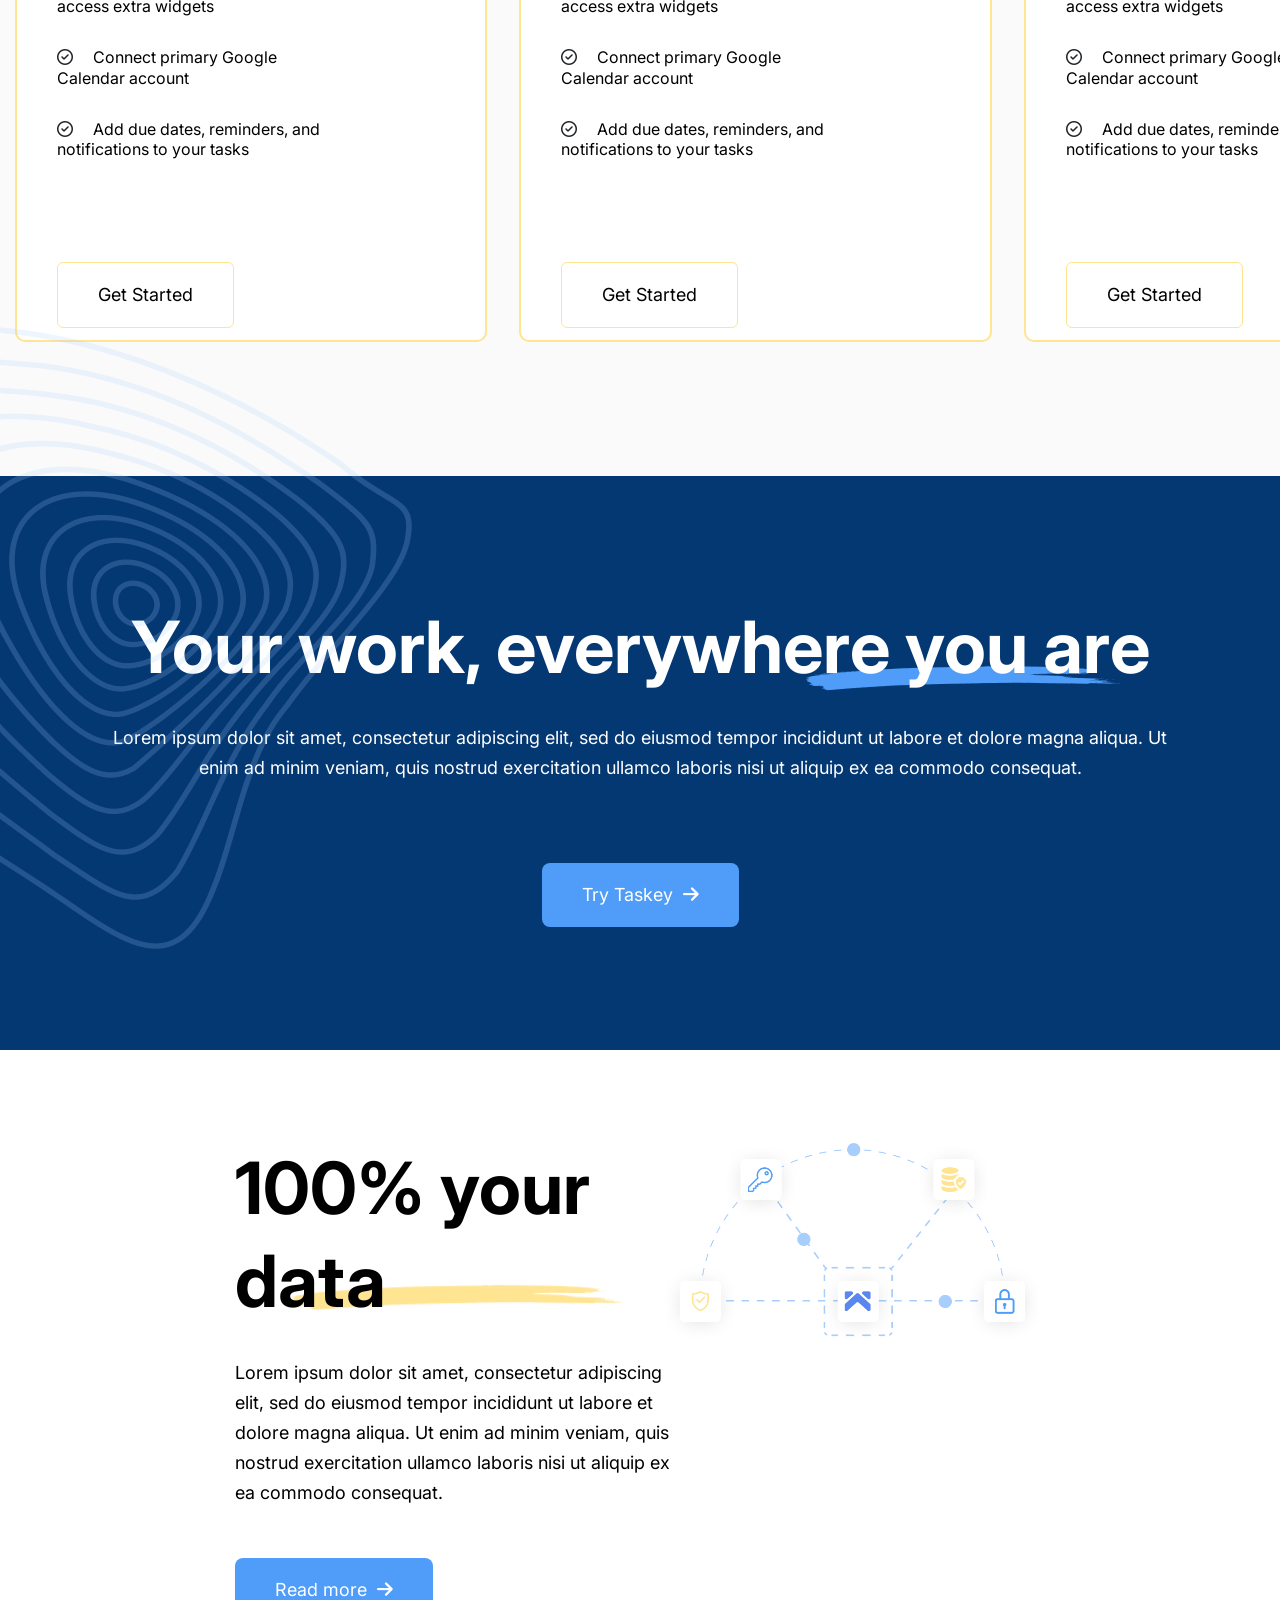
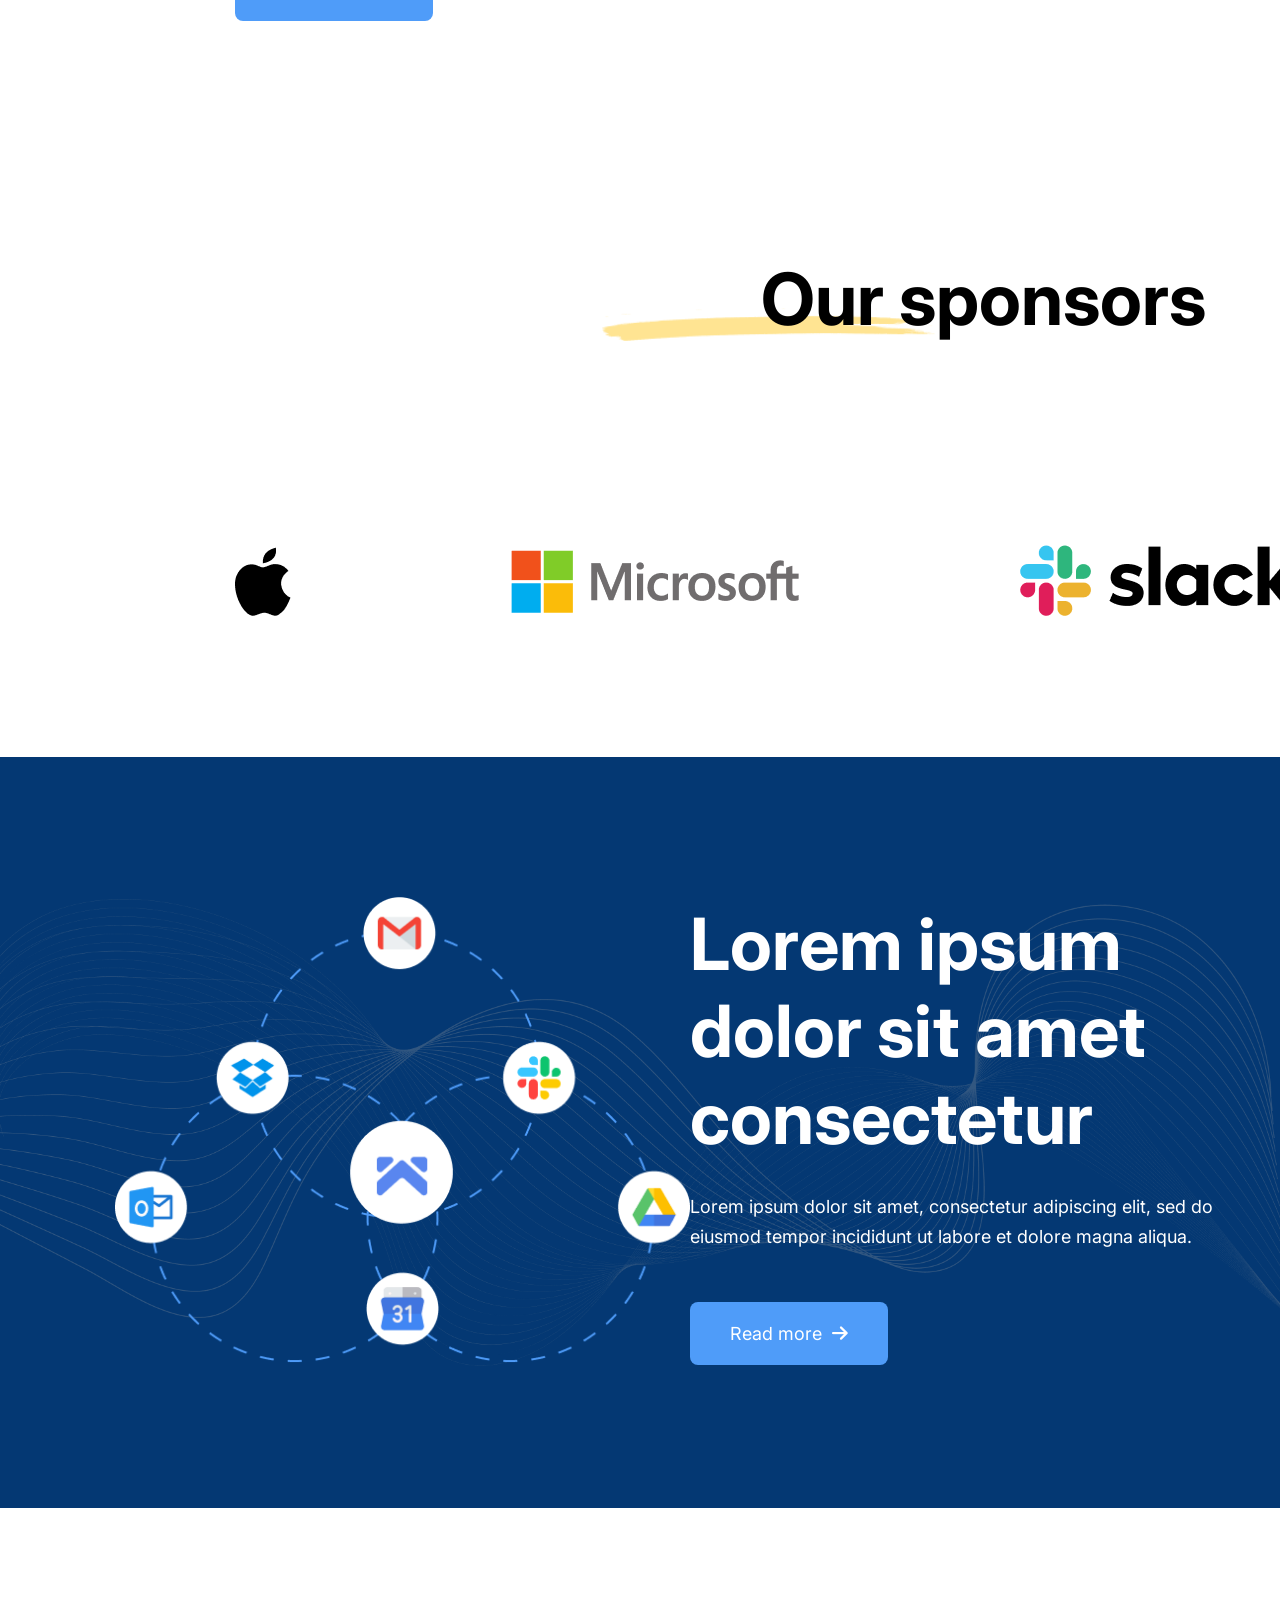
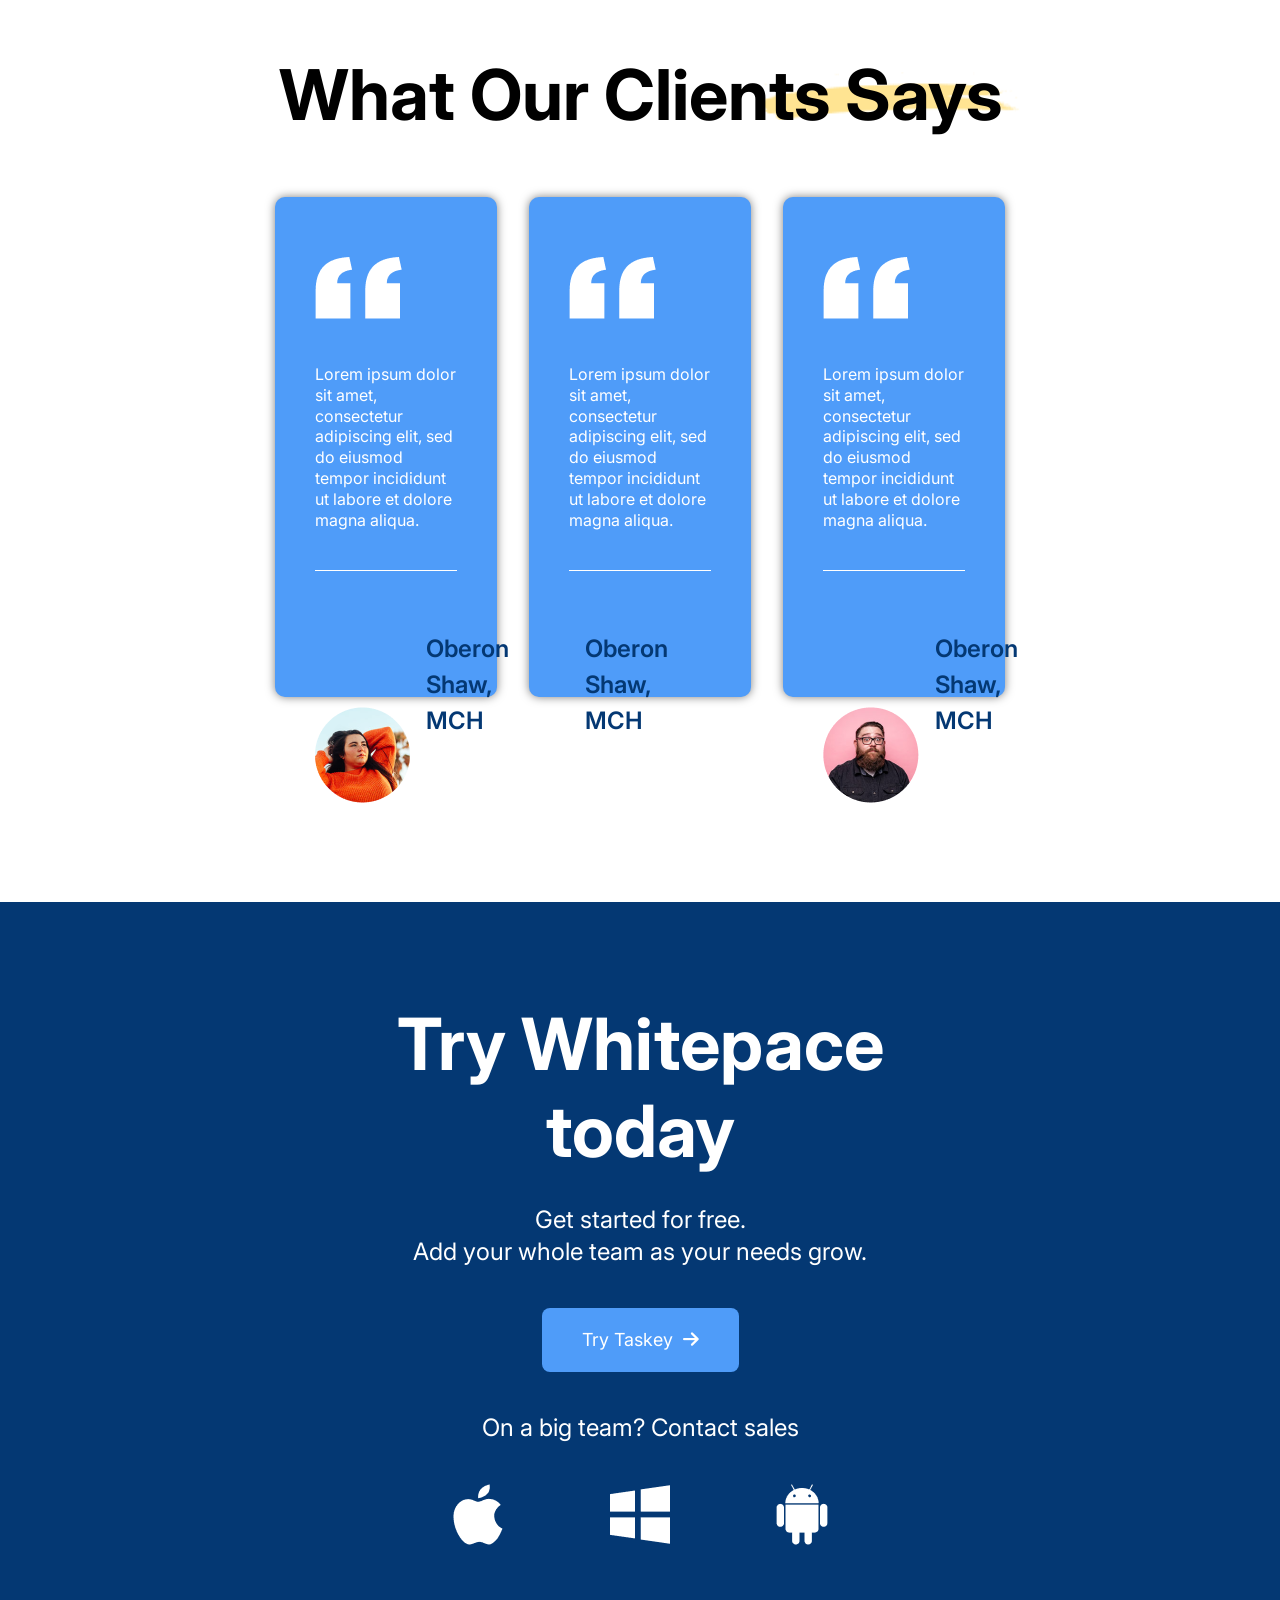
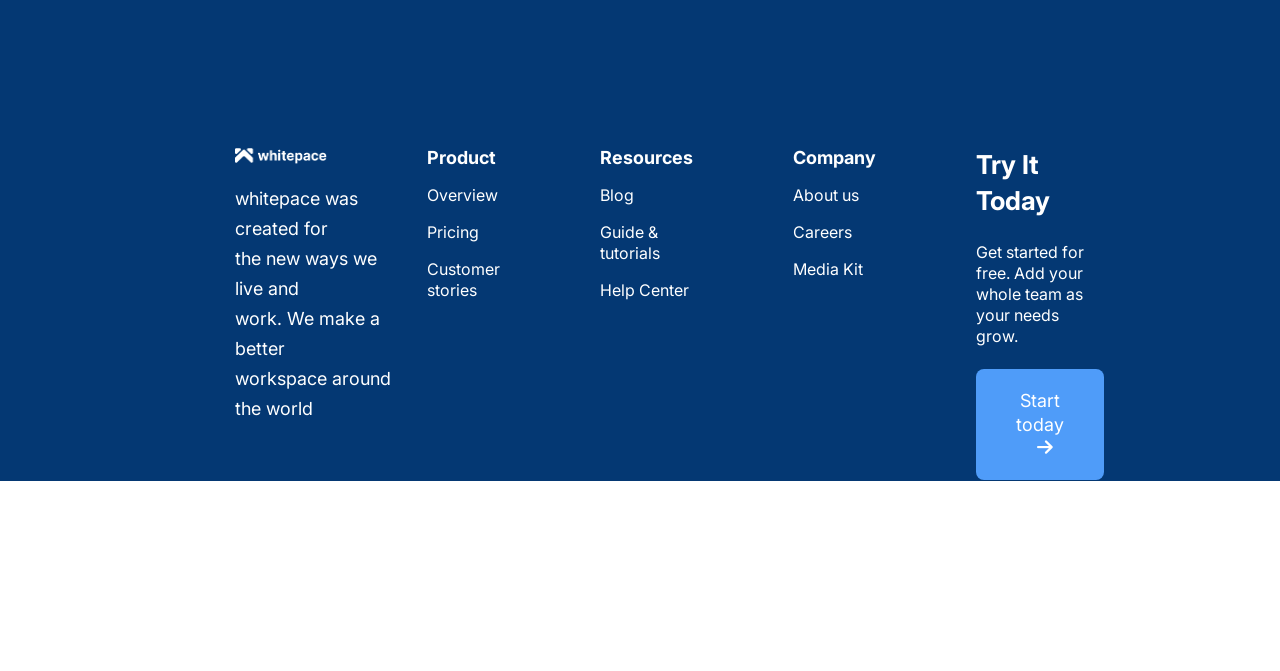
==== commit 72e489bd: "For Polish" ====
--- a/index.html
+++ b/index.html
@@ -495,15 +495,13 @@
         <img src="images/Element.png" alt="" class="testimonials-styleText" />
         <div class="testimonials-grid">
           <div class="card">
-            <img src="images/Quote.png" alt="" class="quoteImg"/>
+            <img src="images/Quote.png" alt="" class="quoteImg" />
             <p class="comments">
               Lorem ipsum dolor sit amet, consectetur adipiscing elit, sed do
               eiusmod tempor incididunt ut labore et dolore magna aliqua.
             </p>
             <div class="bottom-something dflex">
-              <div class="faceimg flex-point5">
-                <img src="images/Shaw.png" alt="" />
-              </div>
+              <img src="images/Shaw.png" alt="" />
               <div class="companyName flex-1">
                 <p class="name">Oberon Shaw, MCH</p>
                 <p class="company">Head of Talent Acquisition, North America</p>
@@ -512,15 +510,13 @@
           </div>
 
           <div class="card">
-            <img src="images/Quote.png" alt="" class="quoteImg"/>
+            <img src="images/Quote.png" alt="" class="quoteImg" />
             <p class="comments">
               Lorem ipsum dolor sit amet, consectetur adipiscing elit, sed do
               eiusmod tempor incididunt ut labore et dolore magna aliqua.
             </p>
             <div class="bottom-something dflex">
-              <div class="faceimg flex-point5">
-                <img src="images/Male shaw.png" alt="" />
-              </div>
+              <img src="images/Male shaw.png" alt="" />
               <div class="companyName flex-1">
                 <p class="name">Oberon Shaw, MCH</p>
                 <p class="company">Head of Talent Acquisition, North America</p>
@@ -529,26 +525,128 @@
           </div>
 
           <div class="card">
-            <img src="images/Quote.png" alt="" class="quoteImg"/>
+            <img src="images/Quote.png" alt="" class="quoteImg" />
             <p class="comments">
               Lorem ipsum dolor sit amet, consectetur adipiscing elit, sed do
               eiusmod tempor incididunt ut labore et dolore magna aliqua.
             </p>
             <div class="bottom-something dflex">
-              <div class="faceimg flex-point5">
-                <img src="images/Male shaw 2.png" alt="" />
-              </div>
+              <img src="images/Male shaw 2.png" alt="" />
               <div class="companyName flex-1">
-                sec
                 <p class="name">Oberon Shaw, MCH</p>
                 <p class="company">Head of Talent Acquisition, North America</p>
               </div>
             </div>
           </div>
-          </div>
-        </div>
-      </div>
-    </section>
+        </div>
+      </div>
+    </section>
+
+    <!-- Try White space -->
+    <section class="advertisement dflex align-items-center">
+      <div class="container">
+        <div class="advertisement-content text-center white-text">
+          <h1 class="advertisement-heading">
+            Try Whitepace <br />
+            today
+          </h1>
+          <p class="advertisement-text text-center white-text">
+            Get started for free. <br />
+            Add your whole team as your needs grow.
+          </p>
+          <a href="#" class="advertisement-button"
+            >Try Taskey<i class="fas far fa-arrow-right"></i
+          ></a>
+          <p class="advertisement-contact text-center white-text">
+            On a big team? Contact sales
+          </p>
+        </div>
+        <div class="advertisement-content dflex">
+          <div class="apple">
+            <img src="images/apple-black-logo 2.png" alt="" />
+          </div>
+          <div>
+            <img src="images/windows-logo 1.png" alt="" />
+          </div>
+          <div>
+            <img src="images/android-logo 1.png" alt="" />
+          </div>
+        </div>
+      </div>
+    </section>
+
+    <!-- Footer -->
+    <footer class="footer dflex align-items-center">
+      <div class="container">
+        <div class="footer-grid">
+          <div class="footer-logo">
+            <a href="index.html">
+              <img src="images/Logo.png" alt="Logo" />
+            </a>
+            <p class="logotext">
+              whitepace was created for <br />
+              the new ways we live and <br />
+              work. We make a better <br />
+              workspace around the world
+            </p>
+          </div>
+          <div class="product">
+            <p class="footer-heading">Product</p>
+            <ul>
+              <li>Overview</li>
+              <li>Pricing</li>
+              <li>Customer stories</li>
+            </ul>
+          </div>
+          <div class="resources">
+            <p class="footer-heading">Resources</p>
+            <ul>
+              <li>Blog</li>
+              <li>Guide & tutorials</li>
+              <li>Help Center</li>
+            </ul>
+          </div>
+          <div class="company">
+            <p class="footer-heading">Company</p>
+            <ul>
+              <li>About us</li>
+              <li>Careers</li>
+              <li>Media Kit</li>
+            </ul>
+          </div>
+          <div class="try">
+            <h5 class="tryitnow">Try It Today</h5>
+            <p>Get started for free. Add your whole team as your needs grow.</p>
+            <a href="#" class="footer-button">
+              Start today <i class="fas far fa-arrow-right"></i>
+            </a>
+          </div>
+        </div>
+        <div class="bottom dflex">
+          <div class="footer-bottomText flex-1">
+            <p>
+              <i class="fas fa-globe" style="color: #ffffff"></i>English
+              <i class="fas fa-angle-down" style="color: #fff"></i>
+            </p>
+            <p>Terms & Privacy</p>
+            <p>Security</p>
+            <p>Status</p>
+            <p>&copy;2021 Whitepace LLC.</p>
+          </div>
+          <div class="socials flex-1">
+            <div class="facebook">
+              <i class="fab fa-facebook-f" style="color: #fff"></i>
+            </div>
+            <div class="twitter">
+              <i class="fab fa-twitter" style="color: #fff"></i>
+            </div>
+            <div class="linkedIn">
+              <i class="fa-brands fa-linkedin-in" style="color: #fff"></i>
+            </div>
+          </div>
+        </div>
+      </div>
+    </footer>
   </body>
   <script src="main.js"></script>
 </html>
--- a/styles.css
+++ b/styles.css
@@ -9,6 +9,9 @@
   font-size: 16px;
   line-height: 1.3;
   background: #fff;
+  width: 1920;
+  margin: 0;
+  padding: 0;
 }
 
 img {
@@ -638,21 +641,193 @@
   height: 500px;
   padding-left: 40px;
   padding-right: 40px;
+  border-radius: 10px;
+  box-shadow: 0 0 10px rgba(0, 0, 0, 0.5);
+}
+
+.testimonials .card:hover {
+  background: #fff;
+  transition: 0.5s;
+  box-shadow: 0 0 10px rgba(0, 0, 0, 0.5);
+}
+
+.testimonials .card:hover .quoteImg {
+  content: url("images/blueQuote.png");
+}
+
+.testimonials .card:hover .comments {
+  color: #212529; /* Change to desired color */
+  border-bottom: 1px solid #212529;
+  transition: 0.5s;
+}
+
+.testimonials .card:hover .companyName,
+.testimonials .card:hover .name,
+.testimonials .card:hover .company {
+  color: #212529; /* Change to desired color */
+  transition: 0.5s;
 }
 
 .testimonials .bottom-something {
+  padding-top: 20px;
+  display: flex; /* Align image and text */
+  align-items: center; /* Center align vertically */
+  gap: 16px; /* Adjust space between image and text */
+}
+
+.testimonials .companyName {
+  color: #fff;
+  padding-bottom: 60px;
+  margin: 0; /* Remove default margins */
   padding-top: 40px;
 }
 
-.testimonials .companyName {
-  color: #fff;
-  padding-bottom: 60px;
-}
-
 .testimonials .comments {
-  border-bottom: 1px solid #ccc;
+  border-bottom: 1px solid #fff;
   padding-bottom: 40px;
   color: #fff;
+}
+
+.testimonials .name {
+  color: #043873;
+  font-size: 24px;
+  line-height: 36px;
+  font-weight: 600;
+}
+
+.testimonials .company {
+  font-size: 16px;
+  color: #fff; /* Adjust for better readability */
+  line-height: 24px;
+}
+
+/* Adjustments for alignment */
+.testimonials .faceimg img {
+  border-radius: 50%;
+  width: 60px;
+  height: 60px;
+}
+
+/* Advertisement */
+.advertisement {
+  height: 705px;
+  padding: 140px 220px;
+  position: relative;
+  background: #043873;
+}
+
+.advertisement .advertisement-content {
+  justify-content: space-around;
+  align-items: center;
+  padding-top: 40px;
+}
+
+.advertisement .advertisement-heading {
+  font-weight: 700;
+  font-size: 72px;
+  line-height: 87.14px;
+  padding-bottom: 30px;
+}
+
+.advertisement .advertisement-text {
+  font-weight: 400;
+  font-size: 24px;
+  line-height: 32px;
+}
+
+.advertisement .advertisement-contact {
+  font-weight: 400;
+  font-size: 24px;
+  line-height: 32px;
+}
+
+.advertisement .advertisement-content a i {
+  margin-left: 10px;
+}
+
+/* Footer */
+.footer {
+  height: 474px;
+  padding: 140px 220px 23px 220px;
+  background: #043873;
+  flex-direction: column;
+  margin-top: auto;
+  min-height: 474px;
+}
+
+.footer .footer-grid {
+  display: grid;
+  grid-template-columns: repeat(5, 1fr);
+  gap: 100px;
+  color: #fff;
+}
+
+.footer .footer-heading {
+  font-weight: 700;
+  font-size: 18px;
+  line-height: 21.78px;
+  padding-bottom: 16px;
+}
+
+.footer ul li {
+  padding-bottom: 16px;
+}
+
+.footer ul li:hover {
+  color: #ffe492;
+}
+
+.footer a i {
+  margin-left: 10px;
+}
+
+.footer .logotext {
+  font-weight: 400;
+  font-size: 18px;
+  line-height: 30px;
+  width: 190%;
+  padding-top: 15px;
+}
+
+.footer .tryitnow {
+  font-weight: 700;
+  font-size: 26px;
+  line-height: 36px;
+  padding-bottom: 23px;
+}
+
+.footer .tryitnow p {
+  width: 100%;
+  line-height: 20px;
+  font-size: 16px;
+  font-weight: 400;
+}
+
+.footer .bottom {
+  padding-top: 50px;
+}
+
+.footer .bottom .fa-globe {
+  margin-right: 5px;
+}
+
+.footer .bottom .fa-angle-down {
+  margin-left: 5px;
+}
+
+.footer .footer-bottomText {
+  color: #fff;
+  display: flex;
+  justify-content: space-between;
+  align-items: center;
+  flex-wrap: wrap;
+  gap: 60px;
+}
+
+.footer .socials {
+  display: flex;
+  justify-content: flex-end;
+  gap: 32px;
 }
 
 /* Card */
@@ -834,6 +1009,51 @@
   color: #fff;
 }
 
+.connect .connect-button:hover {
+  color: #043873;
+  background: #fff;
+}
+
+.advertisement .advertisement-button {
+  padding: 20px 40px;
+  background: #4f9cf9;
+  display: inline-block;
+  border-radius: 8px;
+  cursor: pointer;
+  transition: 0.5s;
+  text-align: center;
+  font-size: 18px;
+  margin-top: 40px;
+  margin-bottom: 40px;
+  text-decoration: none;
+  color: #fff;
+}
+
+.advertisement .advertisement-button:hover {
+  color: #043873;
+  background: #fff;
+}
+
+.footer .footer-button {
+  padding: 20px 40px;
+  background: #4f9cf9;
+  display: inline-block;
+  border-radius: 8px;
+  cursor: pointer;
+  transition: 0.5s;
+  text-align: center;
+  font-size: 18px;
+  margin-top: 23px;
+  margin-bottom: 40px;
+  text-decoration: none;
+  color: #fff;
+}
+
+.footer .footer-button:hover {
+  color: #043873;
+  background: #fff;
+}
+
 /* Utility Classes */
 .container {
   max-width: 1920px;
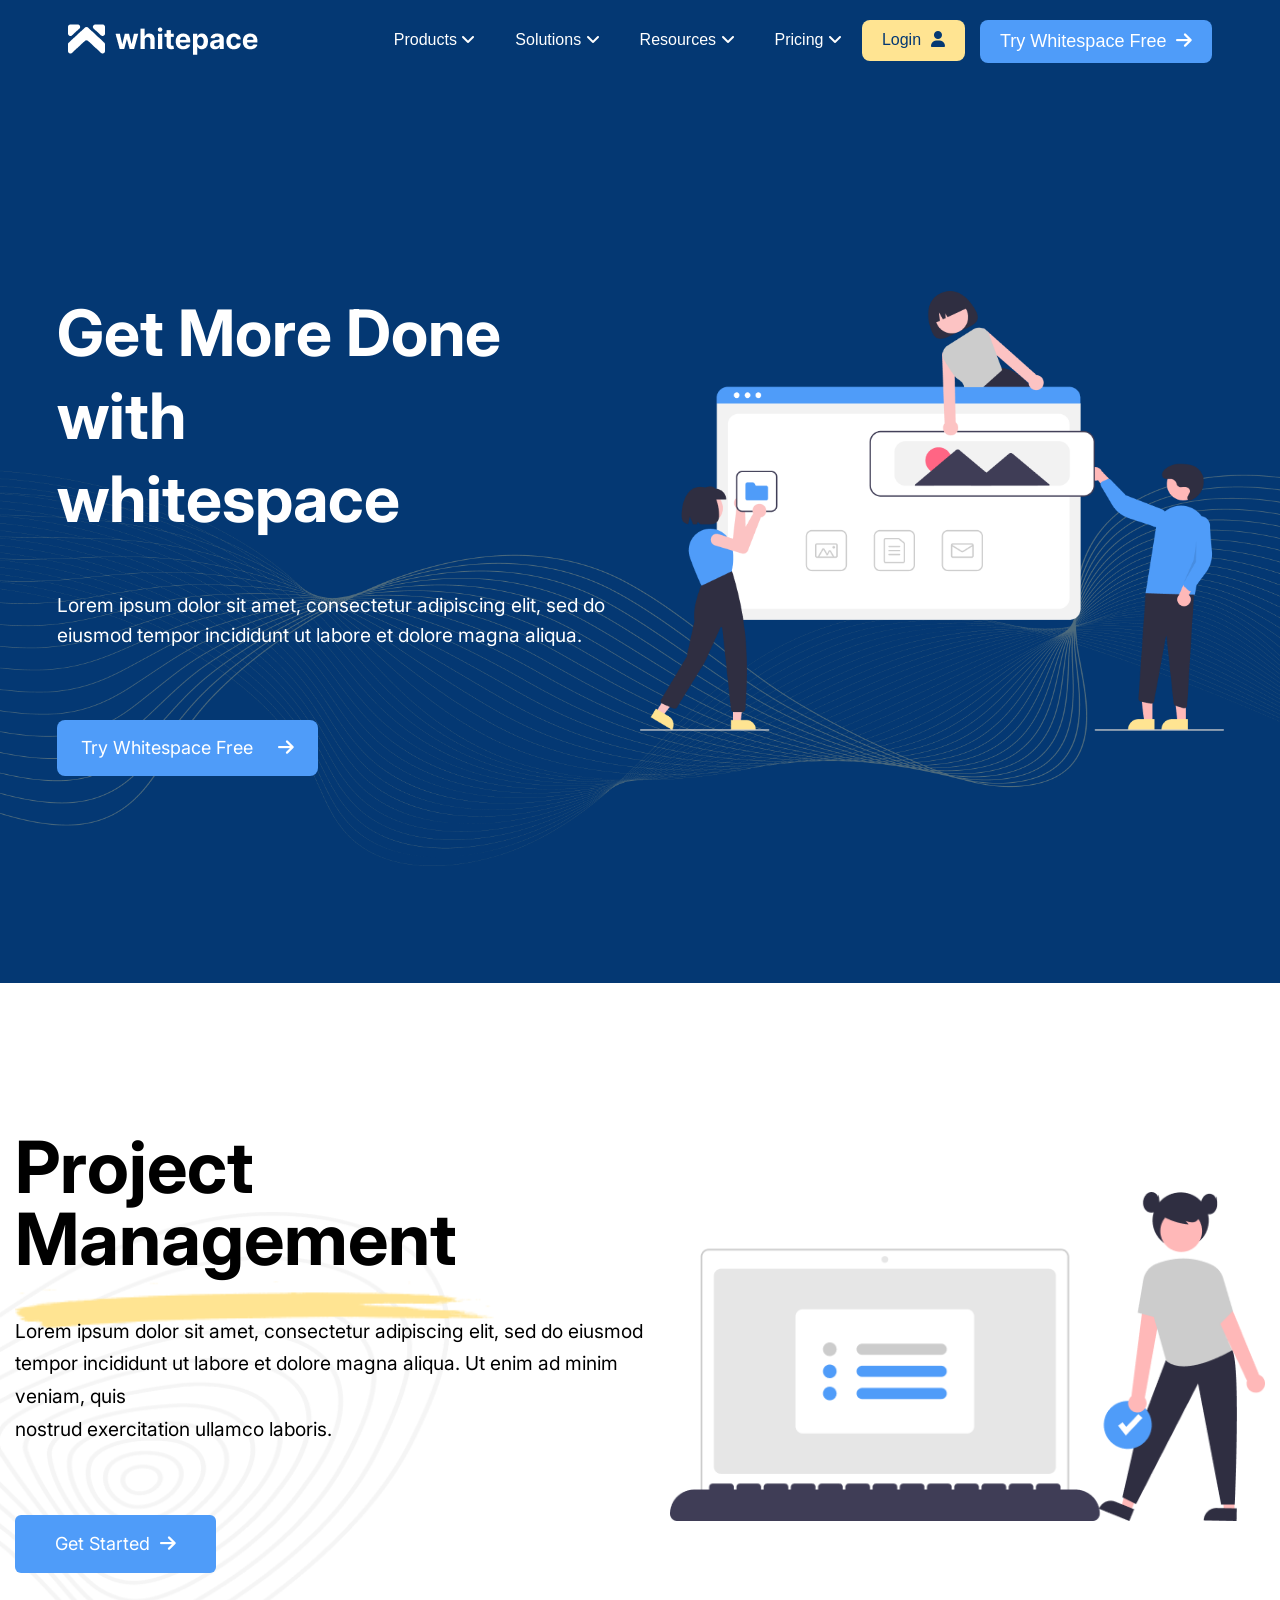
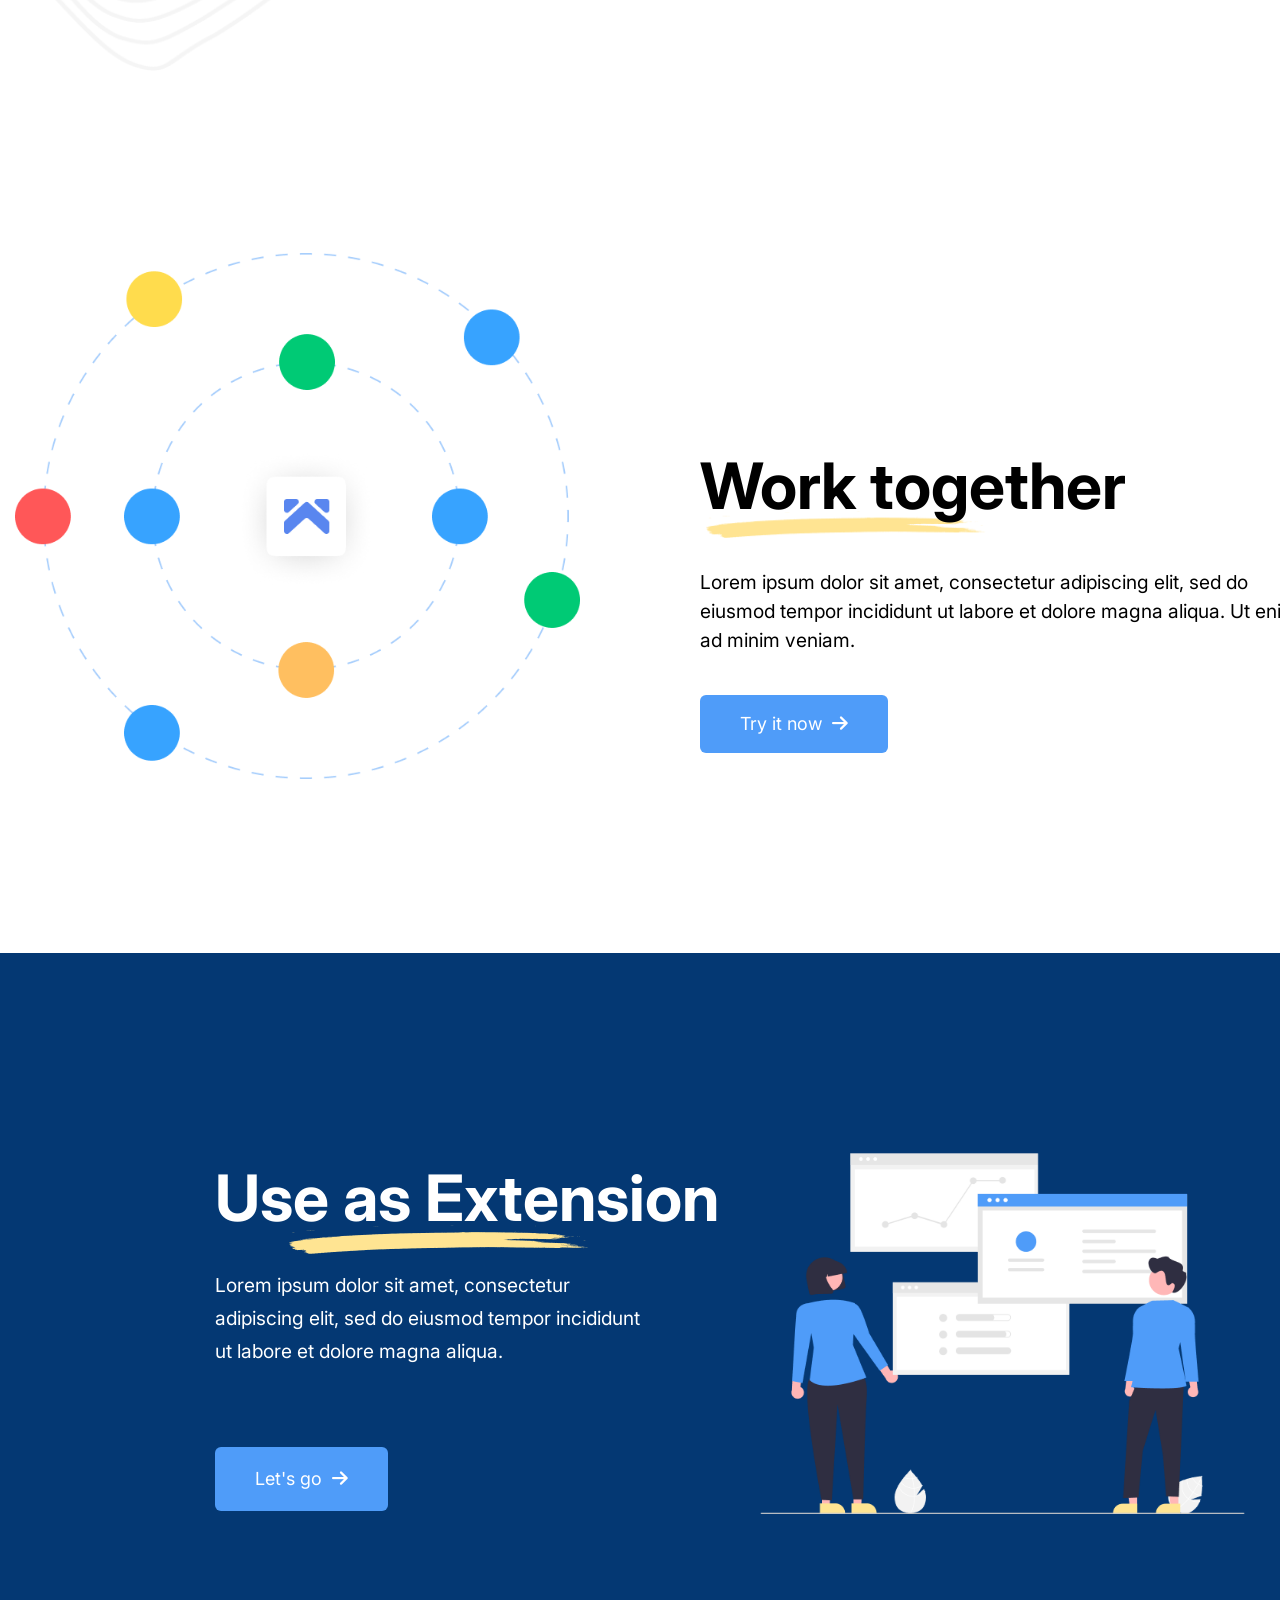
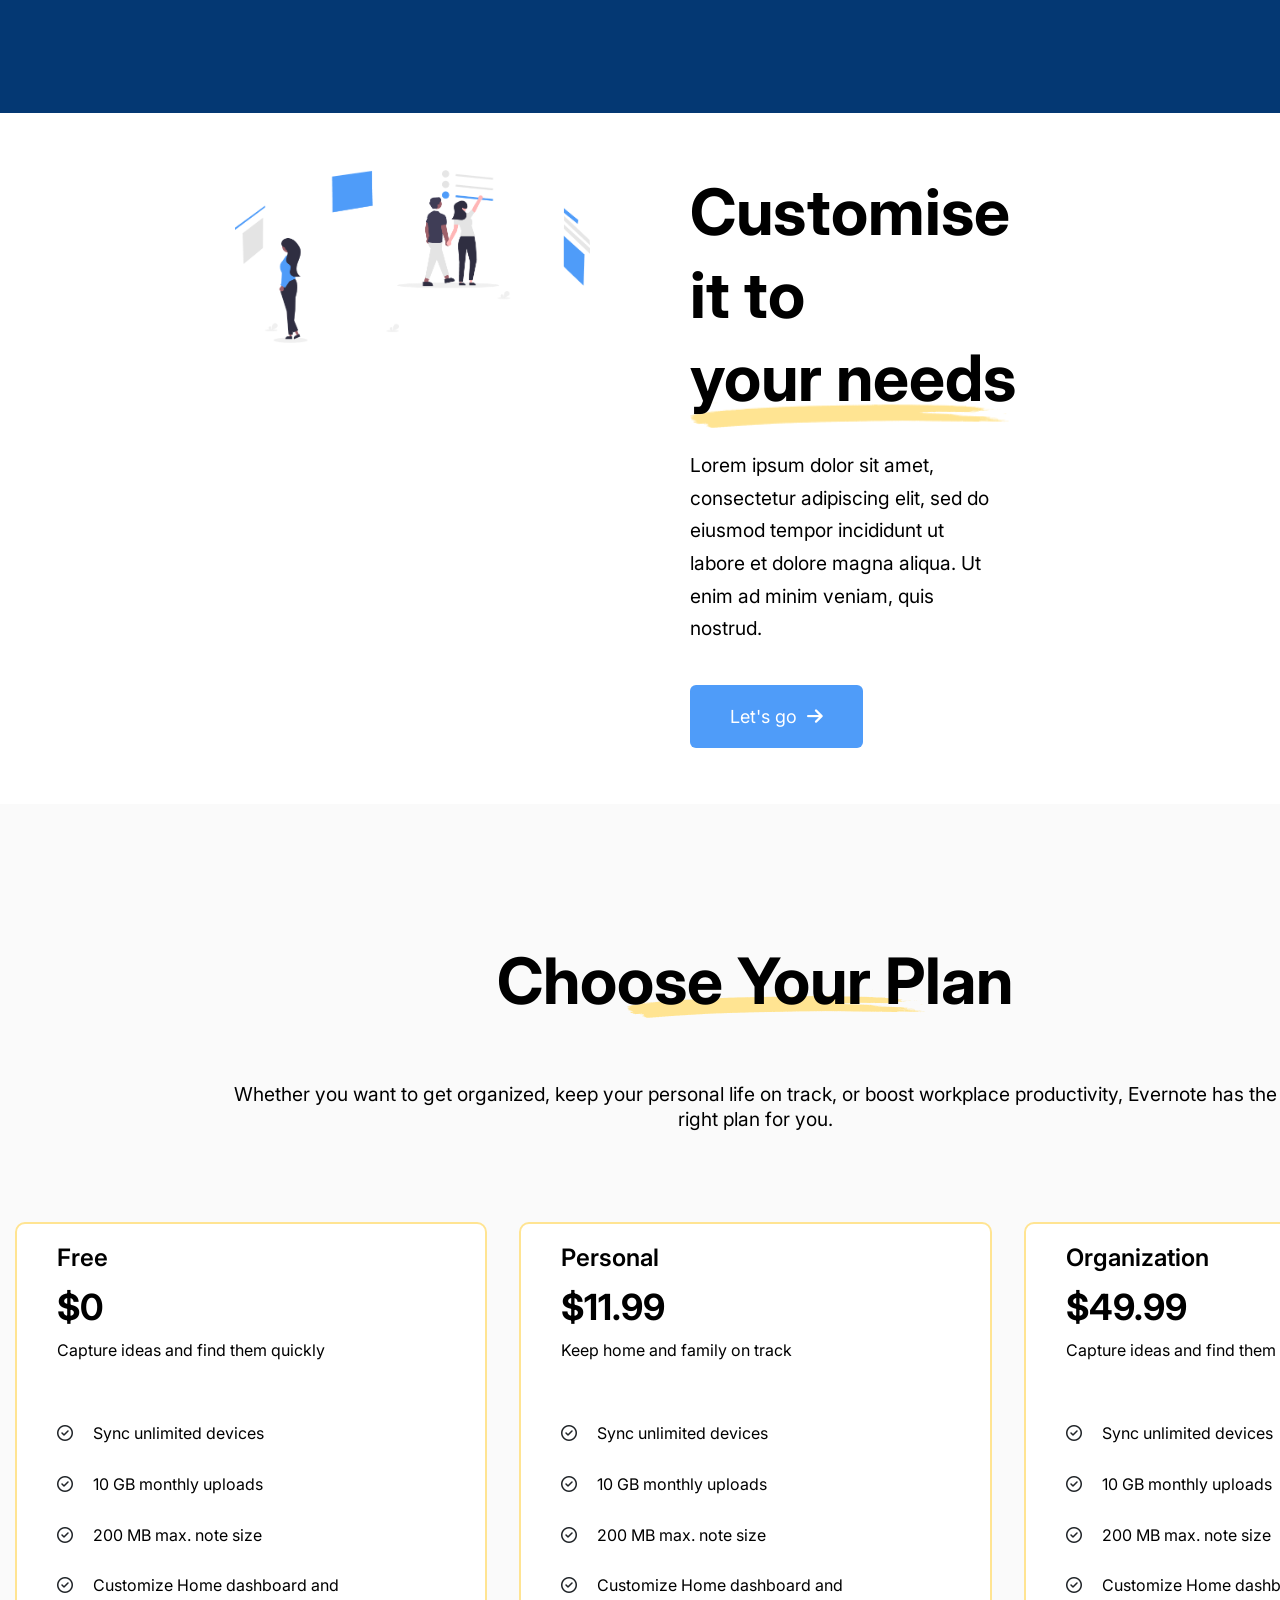
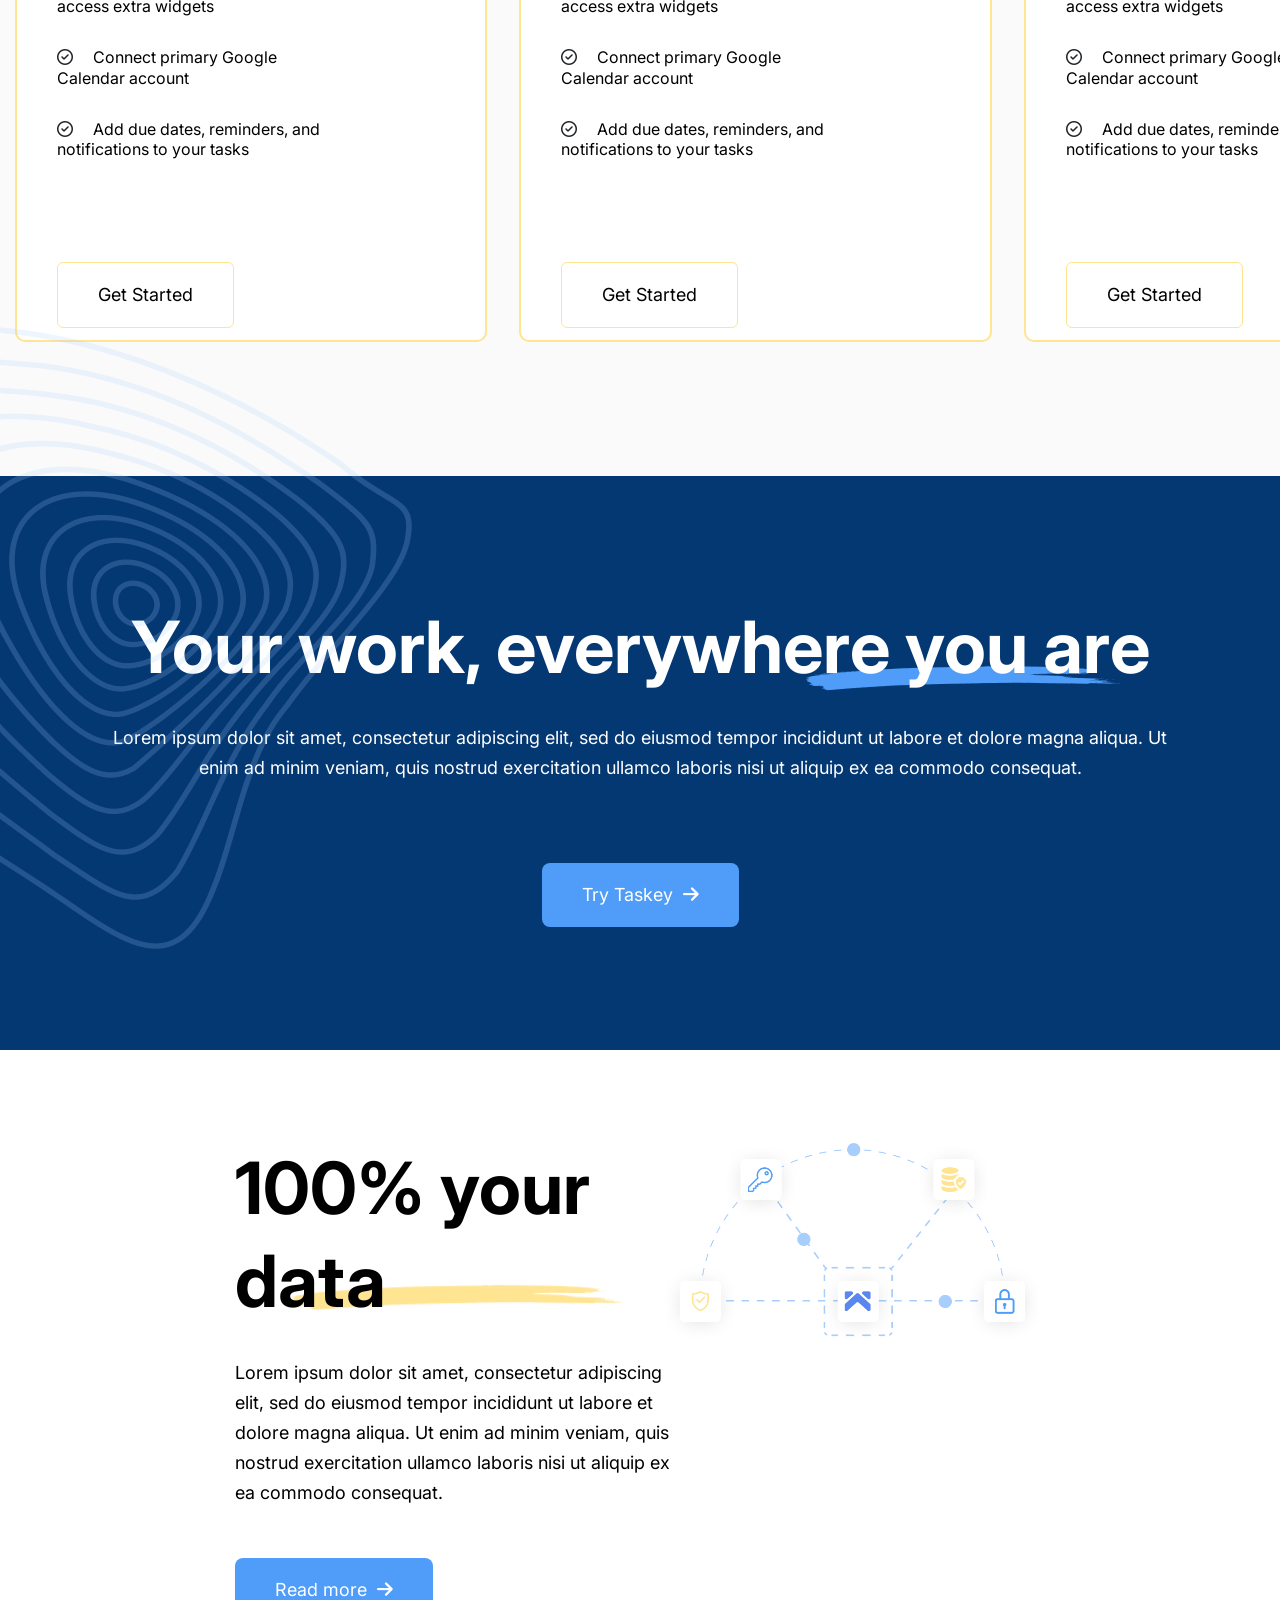
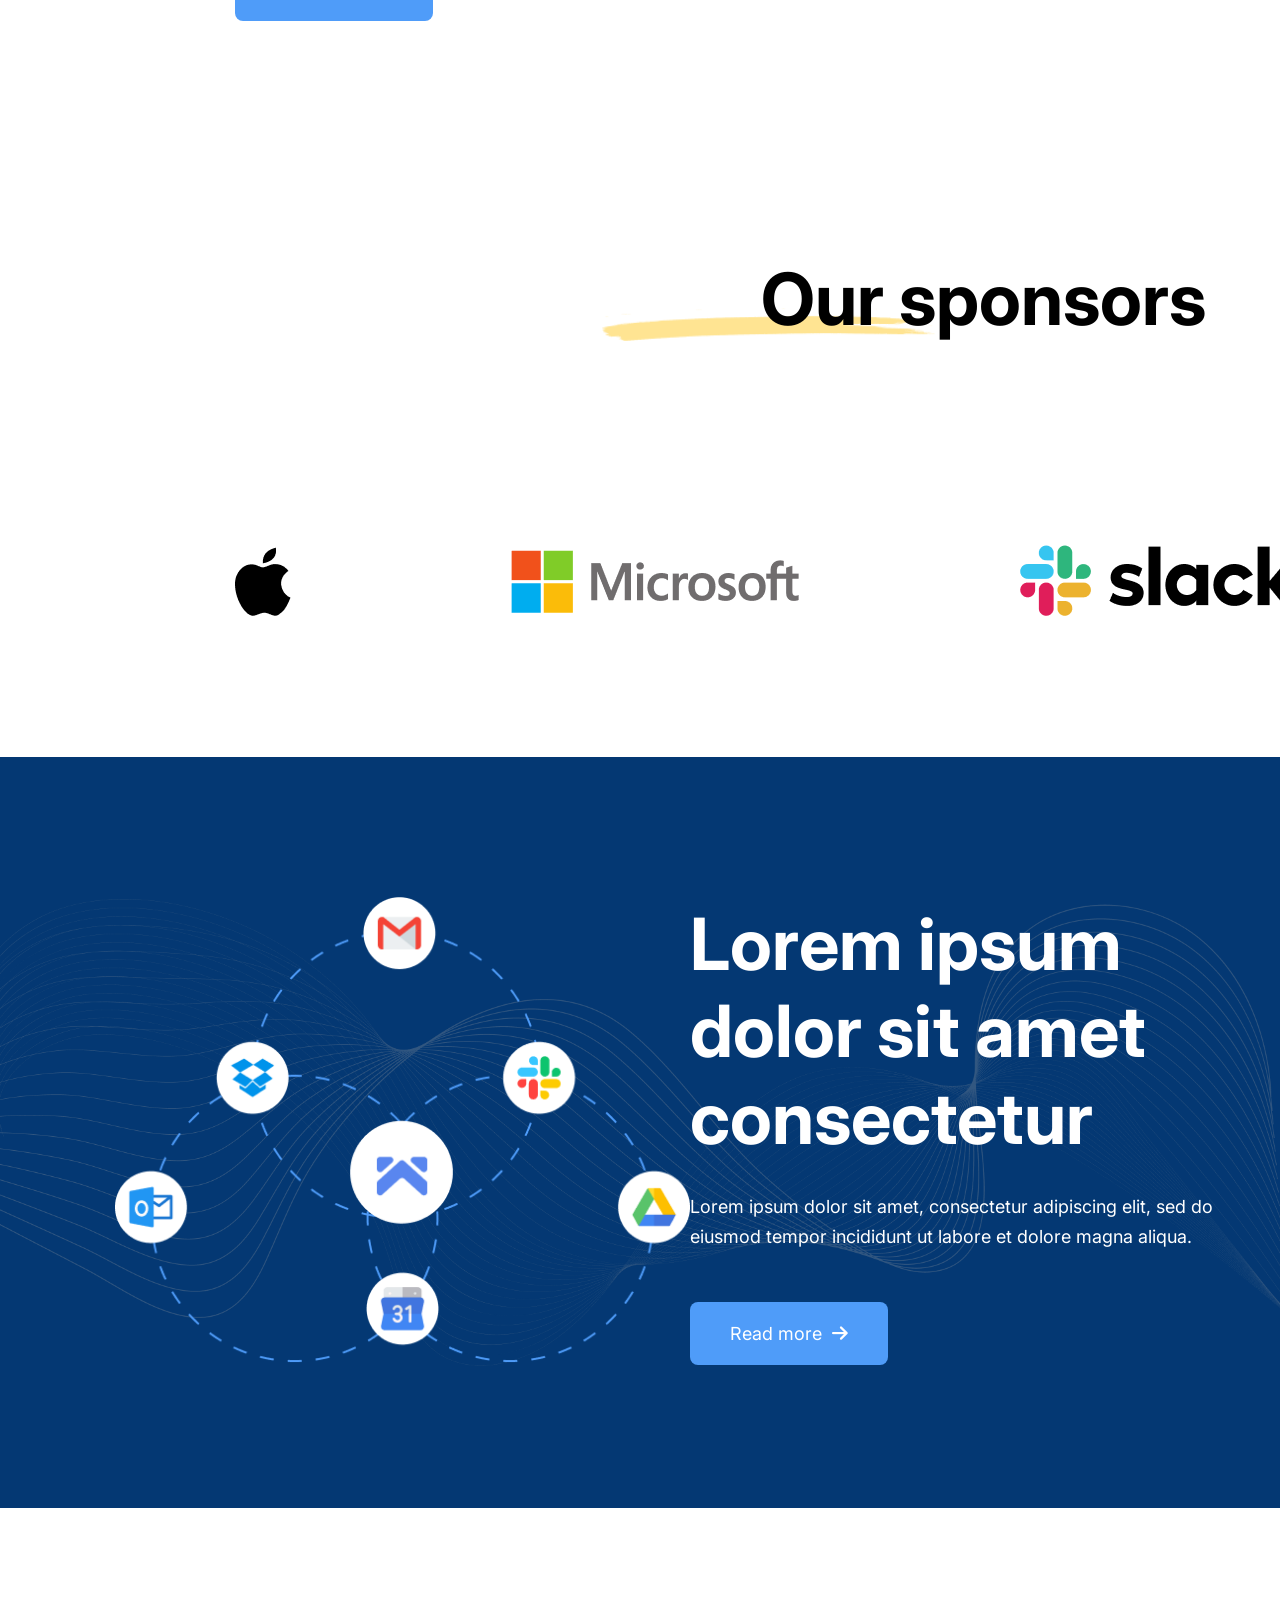
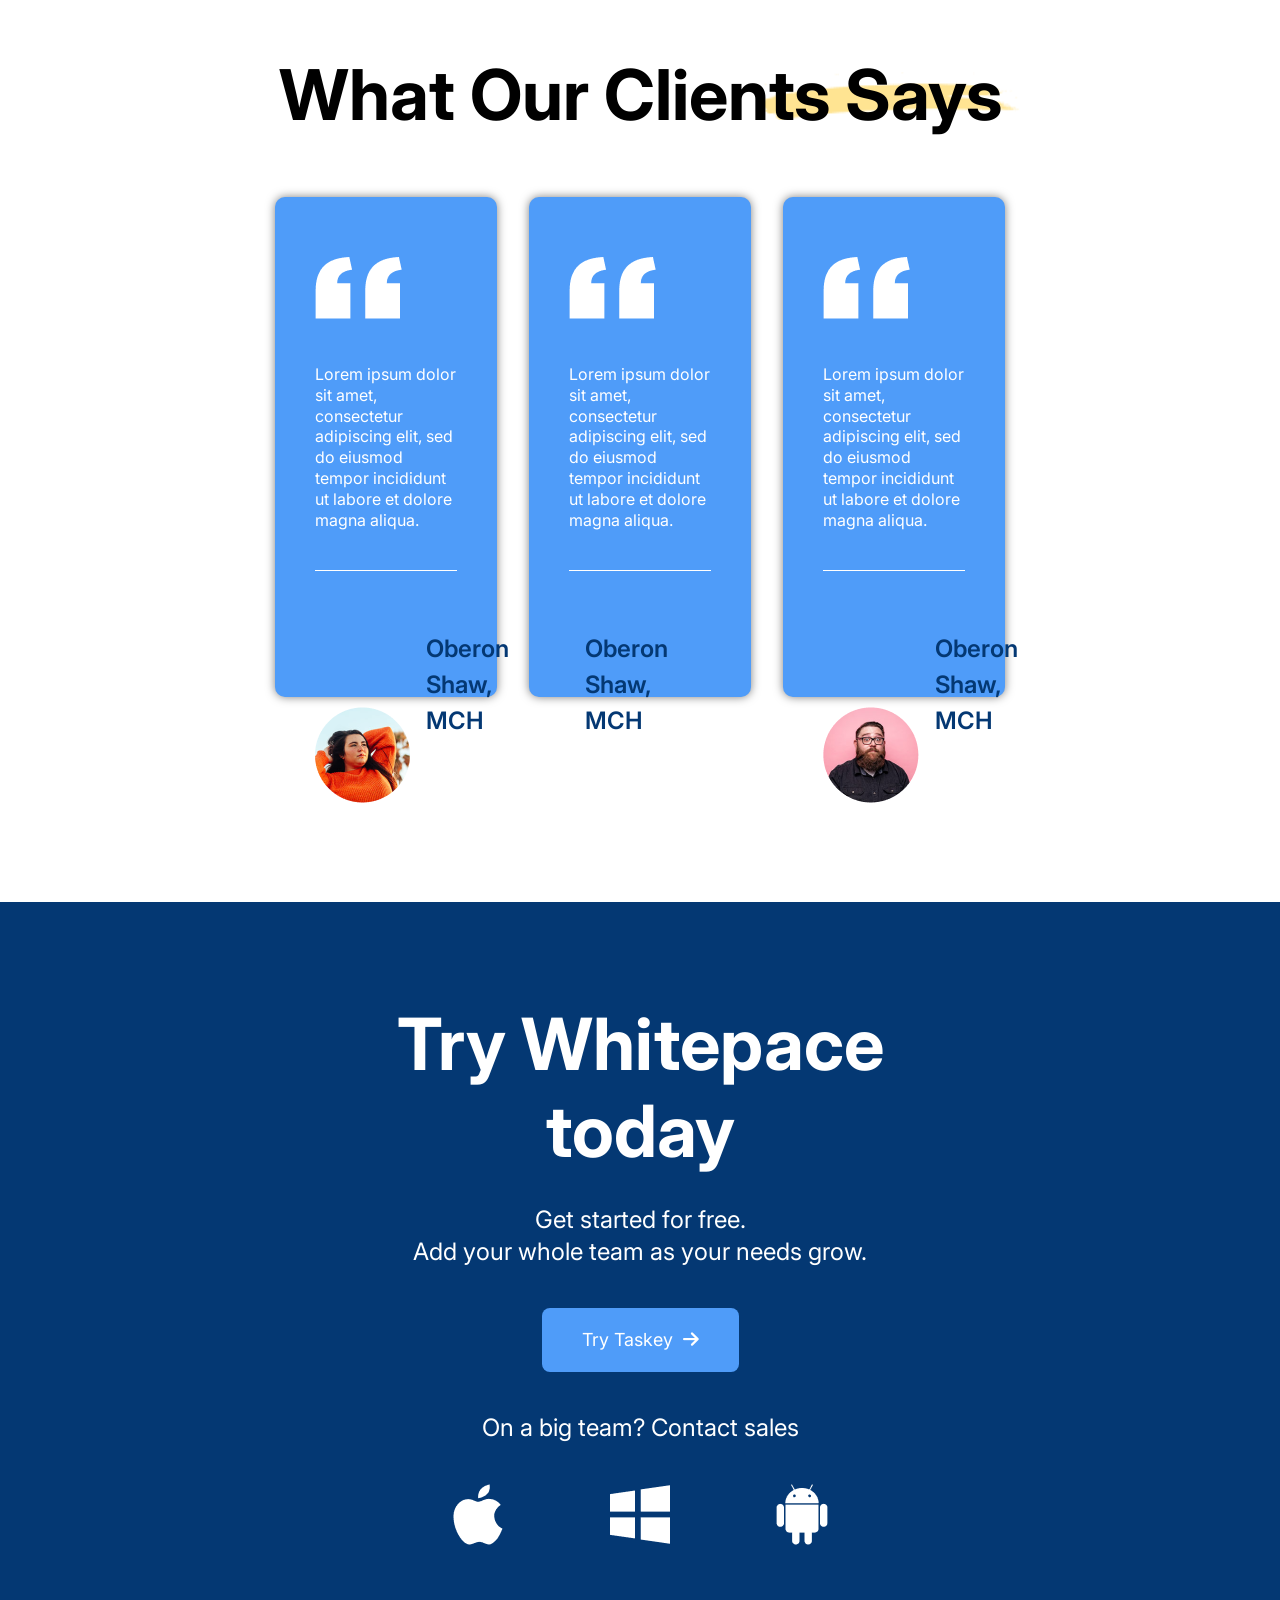
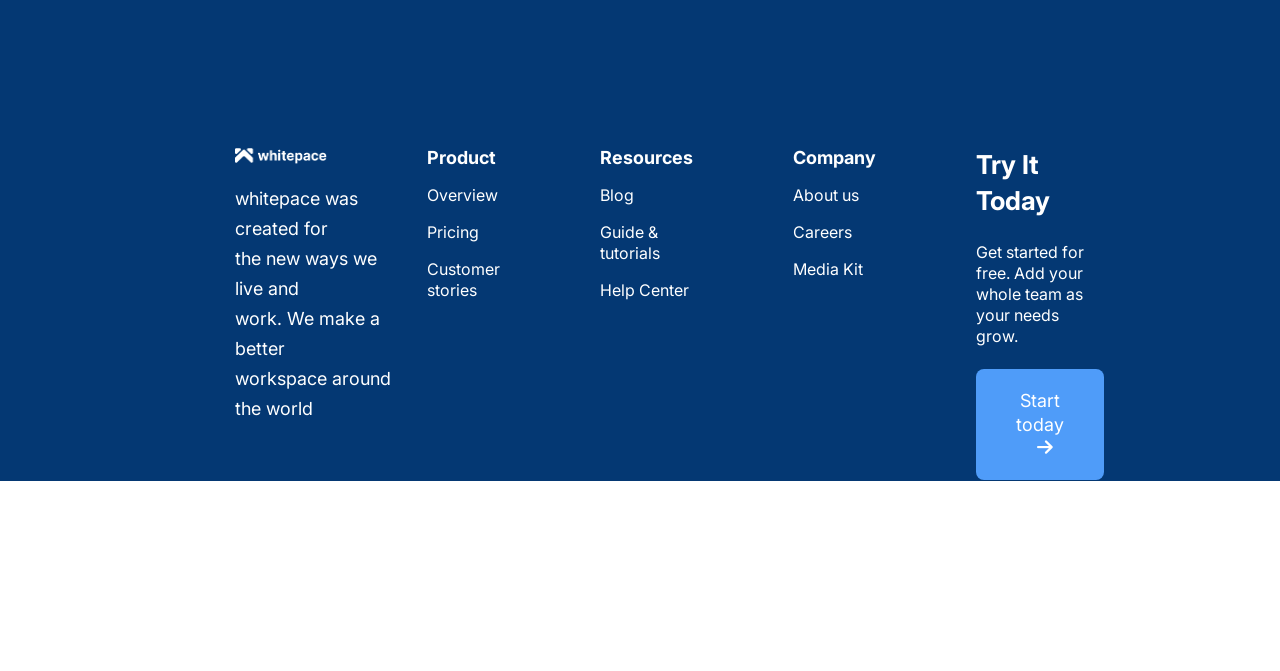
==== commit 2656a38d: "Add auto scroll when clicked" ====
--- a/index.html
+++ b/index.html
@@ -41,7 +41,9 @@
         <div class="main-menu">
           <ul>
             <li>
-              <a href="#">Products <i class="fas fa-angle-down"></i></a>
+              <a href="#main-features"
+                >Products <i class="fas fa-angle-down"></i
+              ></a>
             </li>
             <li>
               <a href="#">Solutions <i class="fas fa-angle-down"></i></a>
@@ -50,7 +52,7 @@
               <a href="#">Resources <i class="fas fa-angle-down"></i></a>
             </li>
             <li>
-              <a href="#">Pricing <i class="fas fa-angle-down"></i></a>
+              <a href="#pricing">Pricing <i class="fas fa-angle-down"></i></a>
             </li>
             <li>
               <a class="btnLogin" href="#">Login<i class="fas fa-user"></i></a>
@@ -66,7 +68,7 @@
     </nav>
 
     <!-- Hero -->
-    <section class="hero dflex align-items-center">
+    <section class="hero dflex align-items-center" id="main-features">
       <img src="images/mainElement.png" alt="" class="hero-bgImg" />
       <div class="container1">
         <div class="hero-content dflex">
@@ -193,7 +195,7 @@
     </section>
 
     <!-- Pricing -->
-    <section class="pricing dflex align-items-center">
+    <section class="pricing dflex align-items-center" id="pricing">
       <div class="container">
         <div class="pricing-content">
           <div class="pricing-text">
--- a/styles.css
+++ b/styles.css
@@ -2,6 +2,11 @@
   box-sizing: border-box;
   margin: 0;
   padding: 0;
+}
+
+html {
+  scroll-behavior: smooth;
+  transition: 0.5s;
 }
 
 body {
@@ -45,6 +50,10 @@
   padding: 20px;
 }
 
+.navbar .logo {
+  margin-right: 50px;
+}
+
 .navbar .container {
   display: flex;
   justify-content: space-around;
@@ -73,7 +82,7 @@
 .navbar ul li:nth-child(2) a:hover,
 .navbar ul li:nth-child(3) a:hover,
 .navbar ul li:nth-child(4) a:hover {
-  color: black;
+  color: #ffe492;
 }
 
 /* Hero */
@@ -415,8 +424,36 @@
 .pricing .card3:hover {
   background: #043873;
   color: #fff;
-  height: 761px;
-  transition: 0.5s;
+  /* height: 761px; */
+  transition: 0.5s;
+  border: none;
+  transform: scale(1.1);
+}
+
+.pricing .card1:hover .pricing-heading,
+.pricing .card2:hover .pricing-heading,
+.pricing .card3:hover .pricing-heading {
+  color: #fff;
+}
+
+.pricing .card1:hover .pricing-card-price,
+.pricing .card2:hover .pricing-card-price,
+.pricing .card3:hover .pricing-card-price {
+  color: #ffe492;
+}
+
+.pricing .card1:hover .pricing-card-body i,
+.pricing .card2:hover .pricing-card-body i,
+.pricing .card3:hover .pricing-card-body i {
+  color: #ffe492 !important;
+}
+
+.pricing .card1:hover .pricing-btn,
+.pricing .card2:hover .pricing-btn,
+.pricing .card3:hover .pricing-btn {
+  background: #4f9cf9;
+  color: #fff;
+  border: none;
 }
 
 .bluebackground-img {
